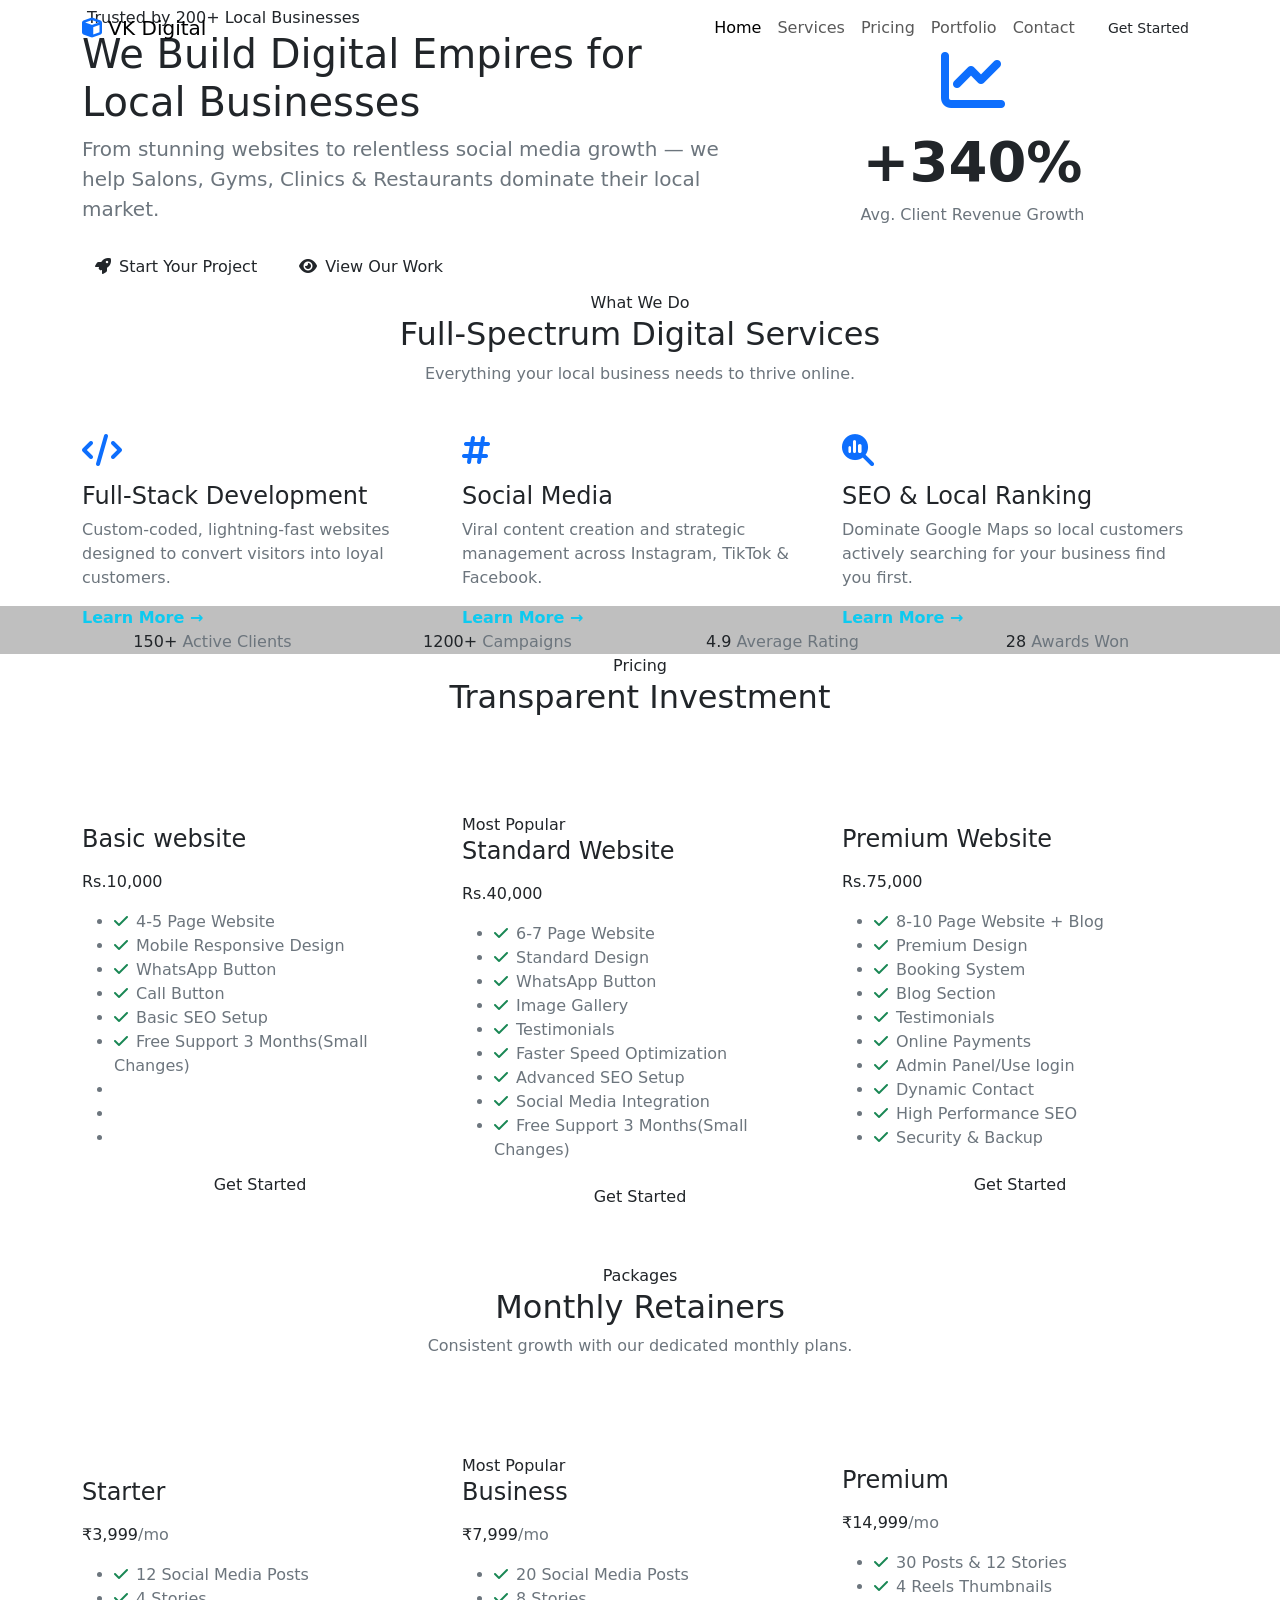
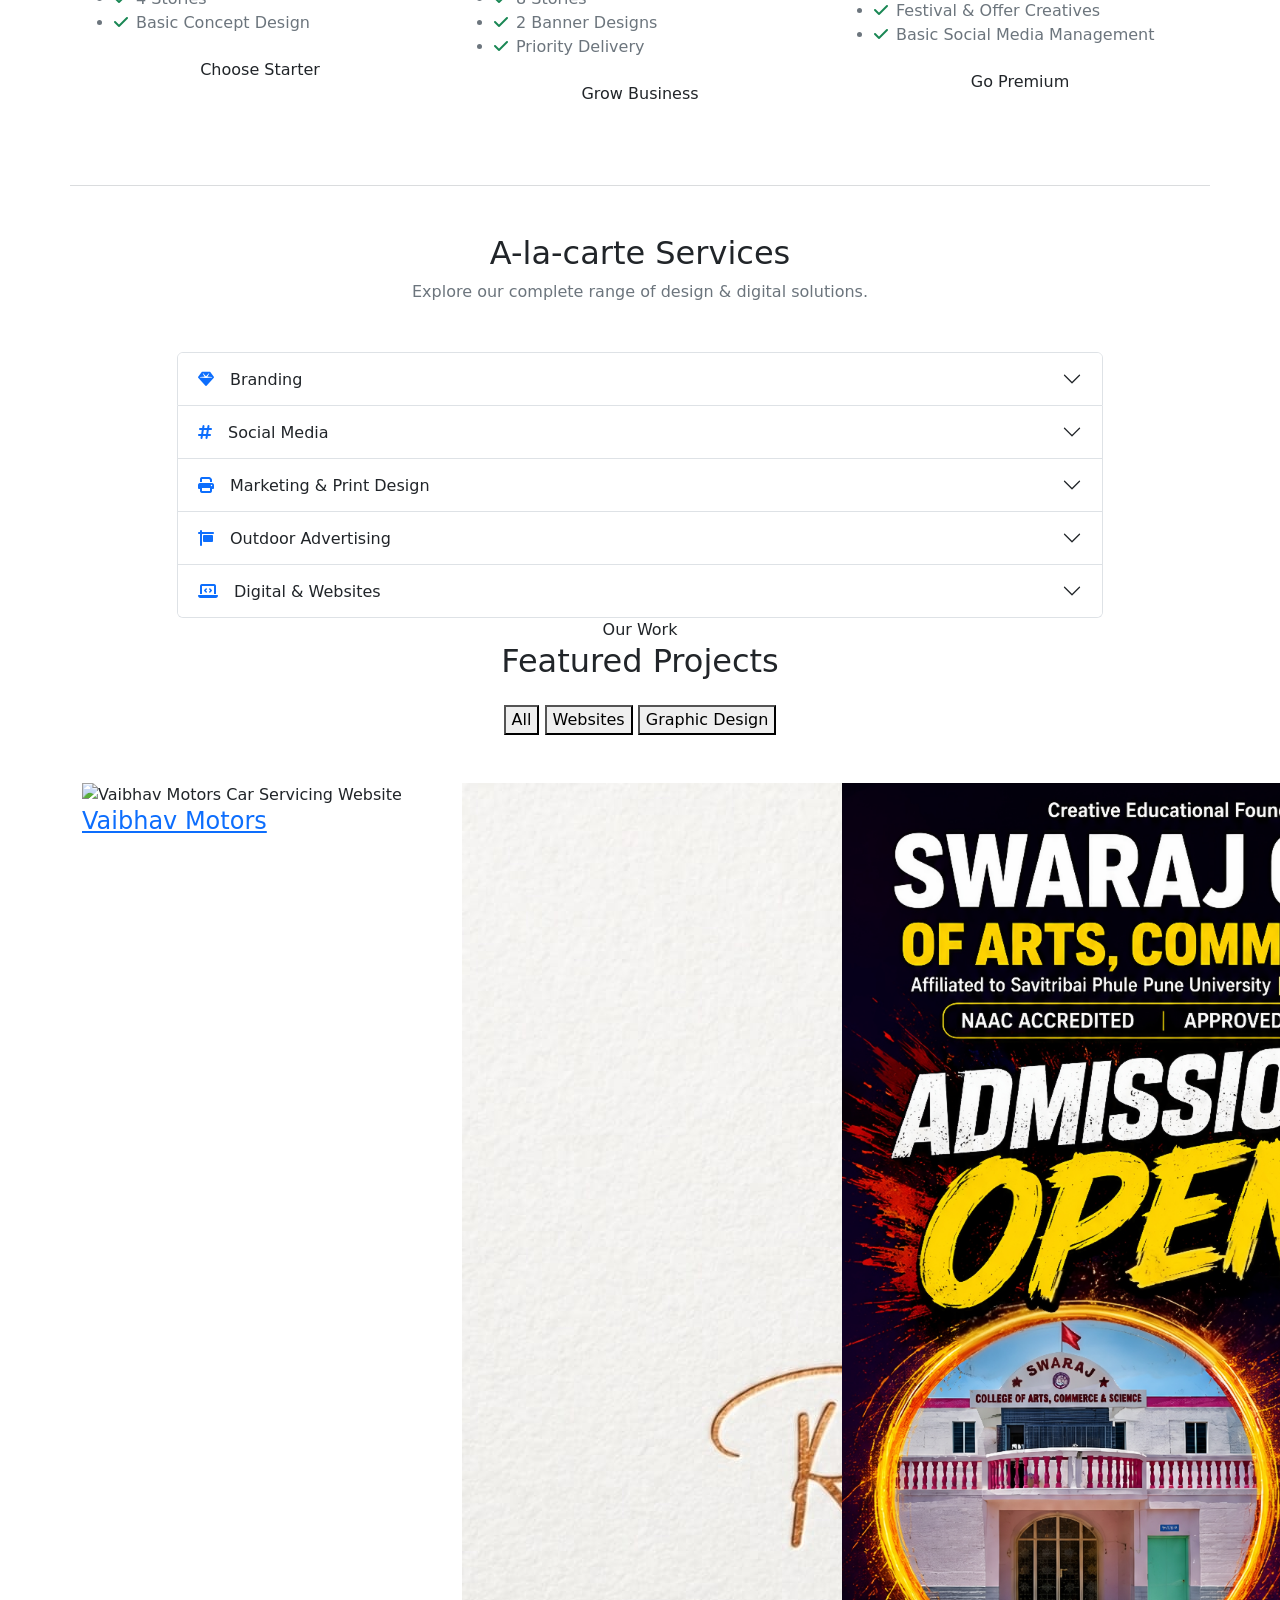
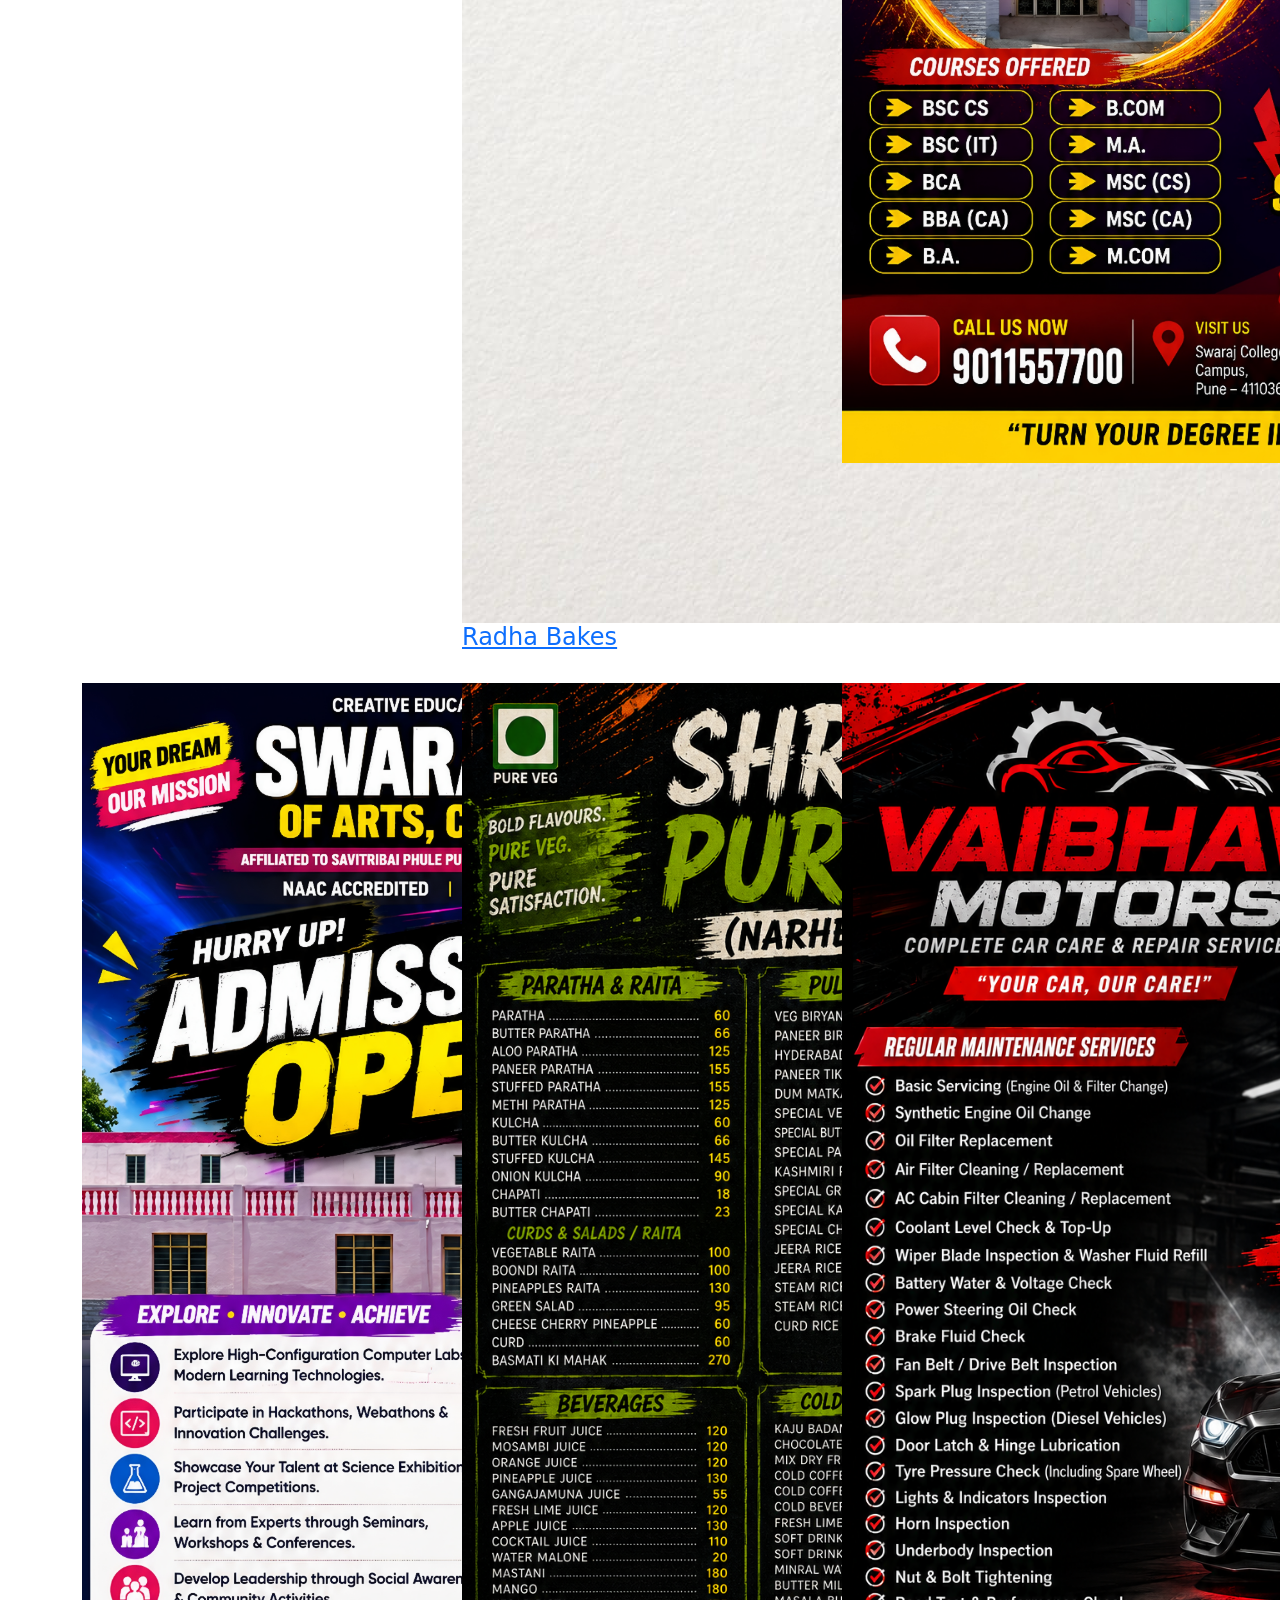
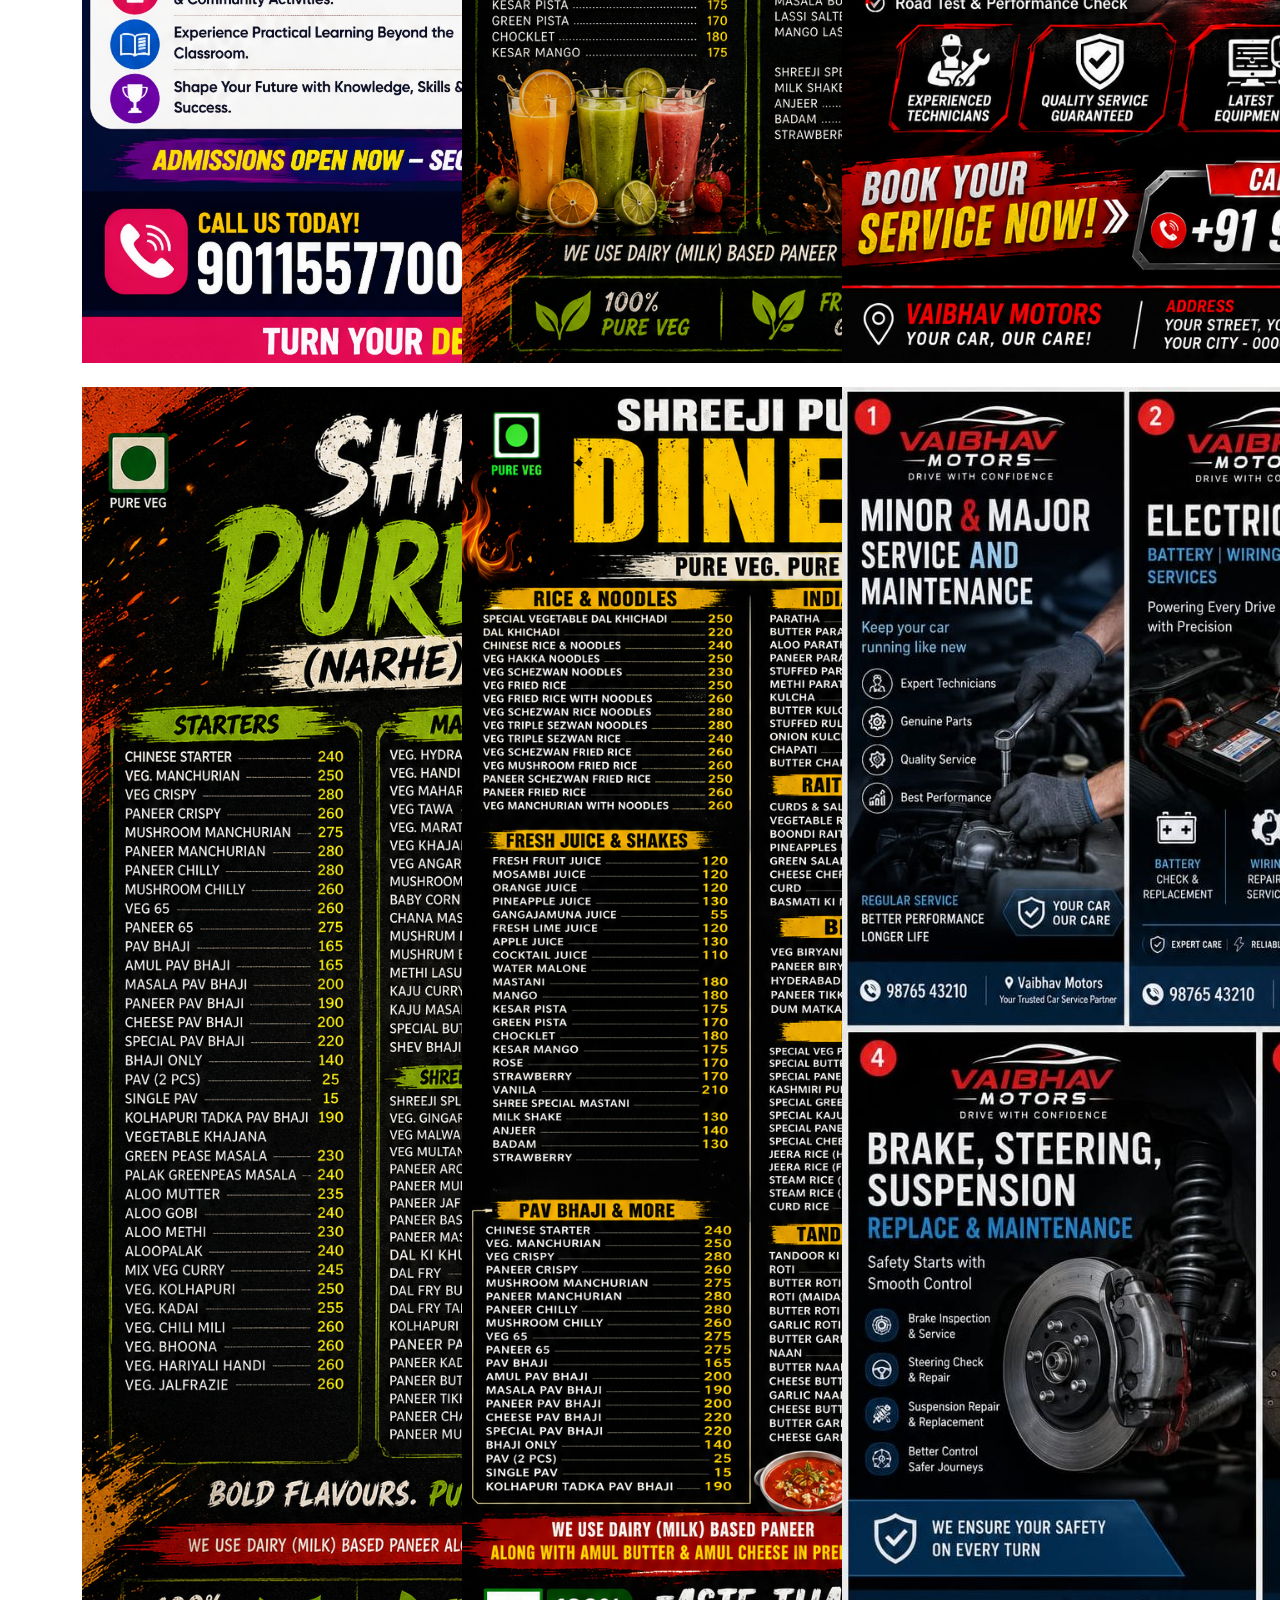
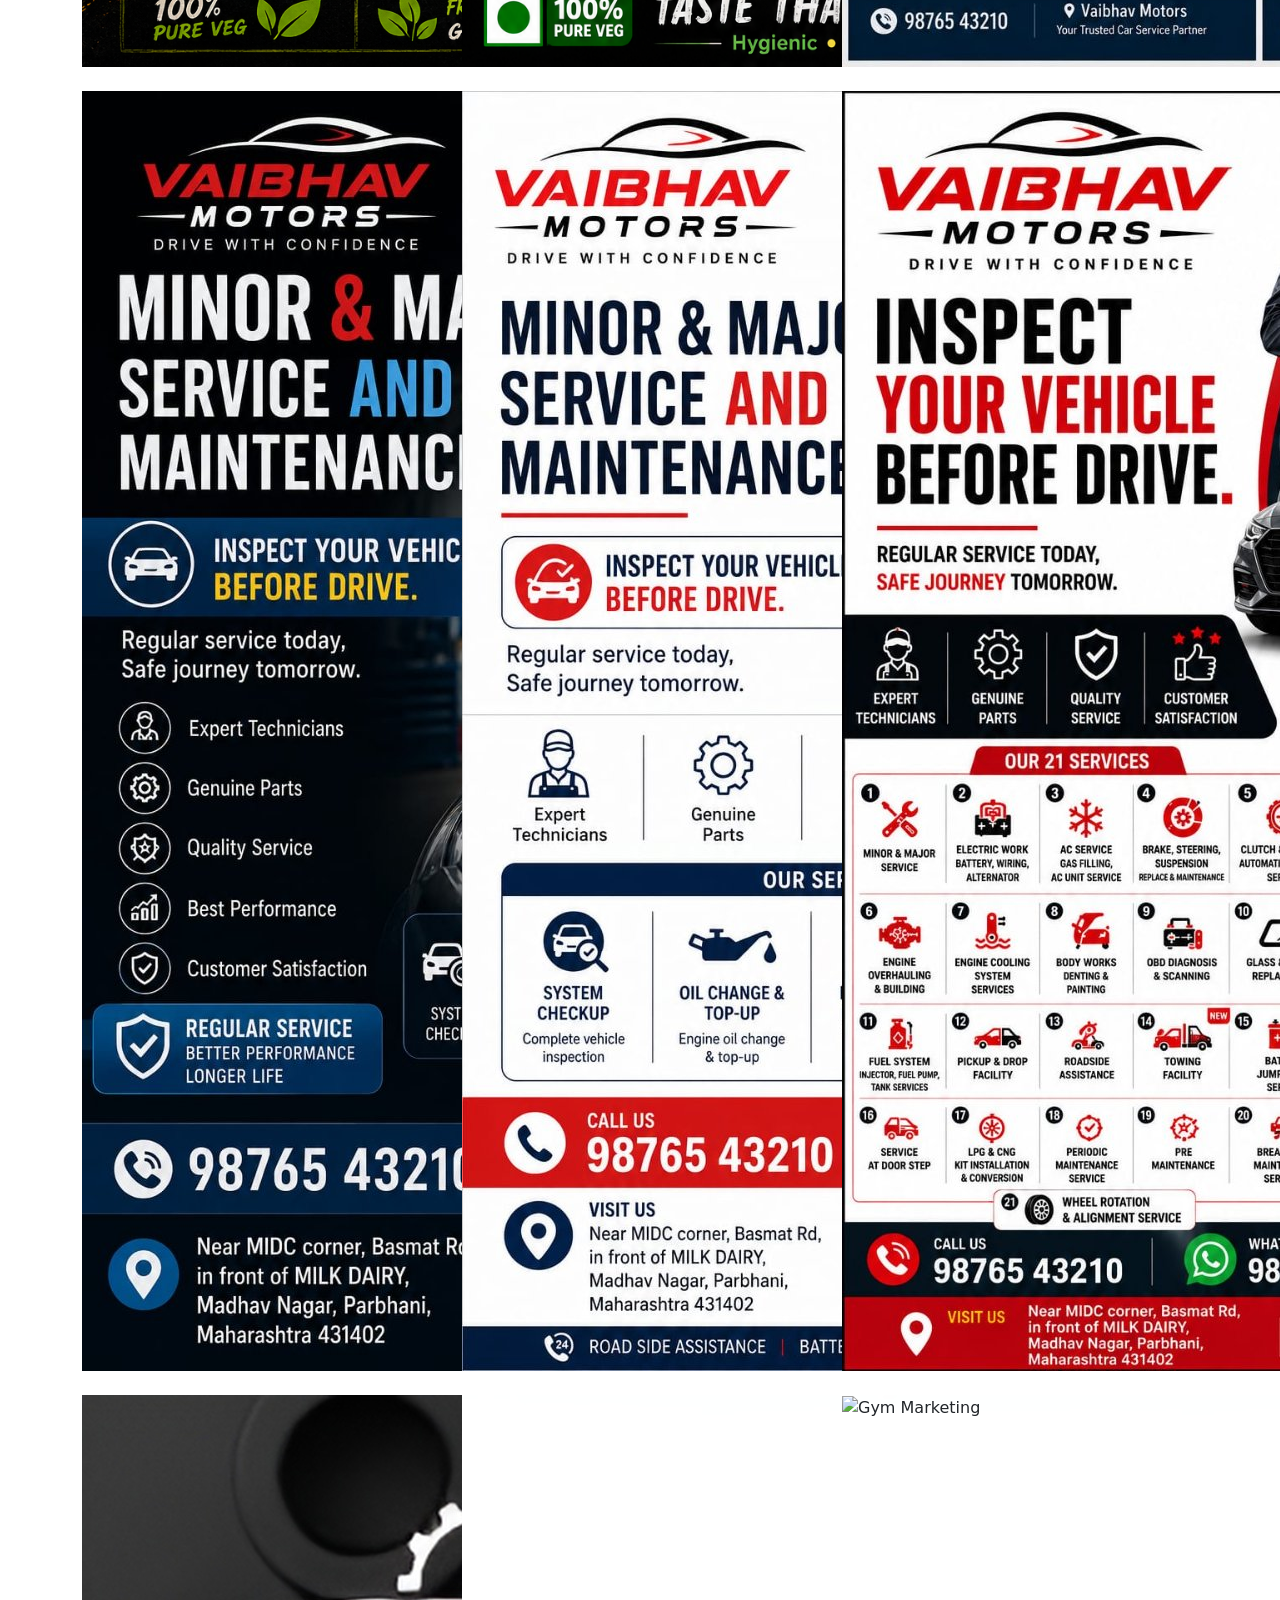
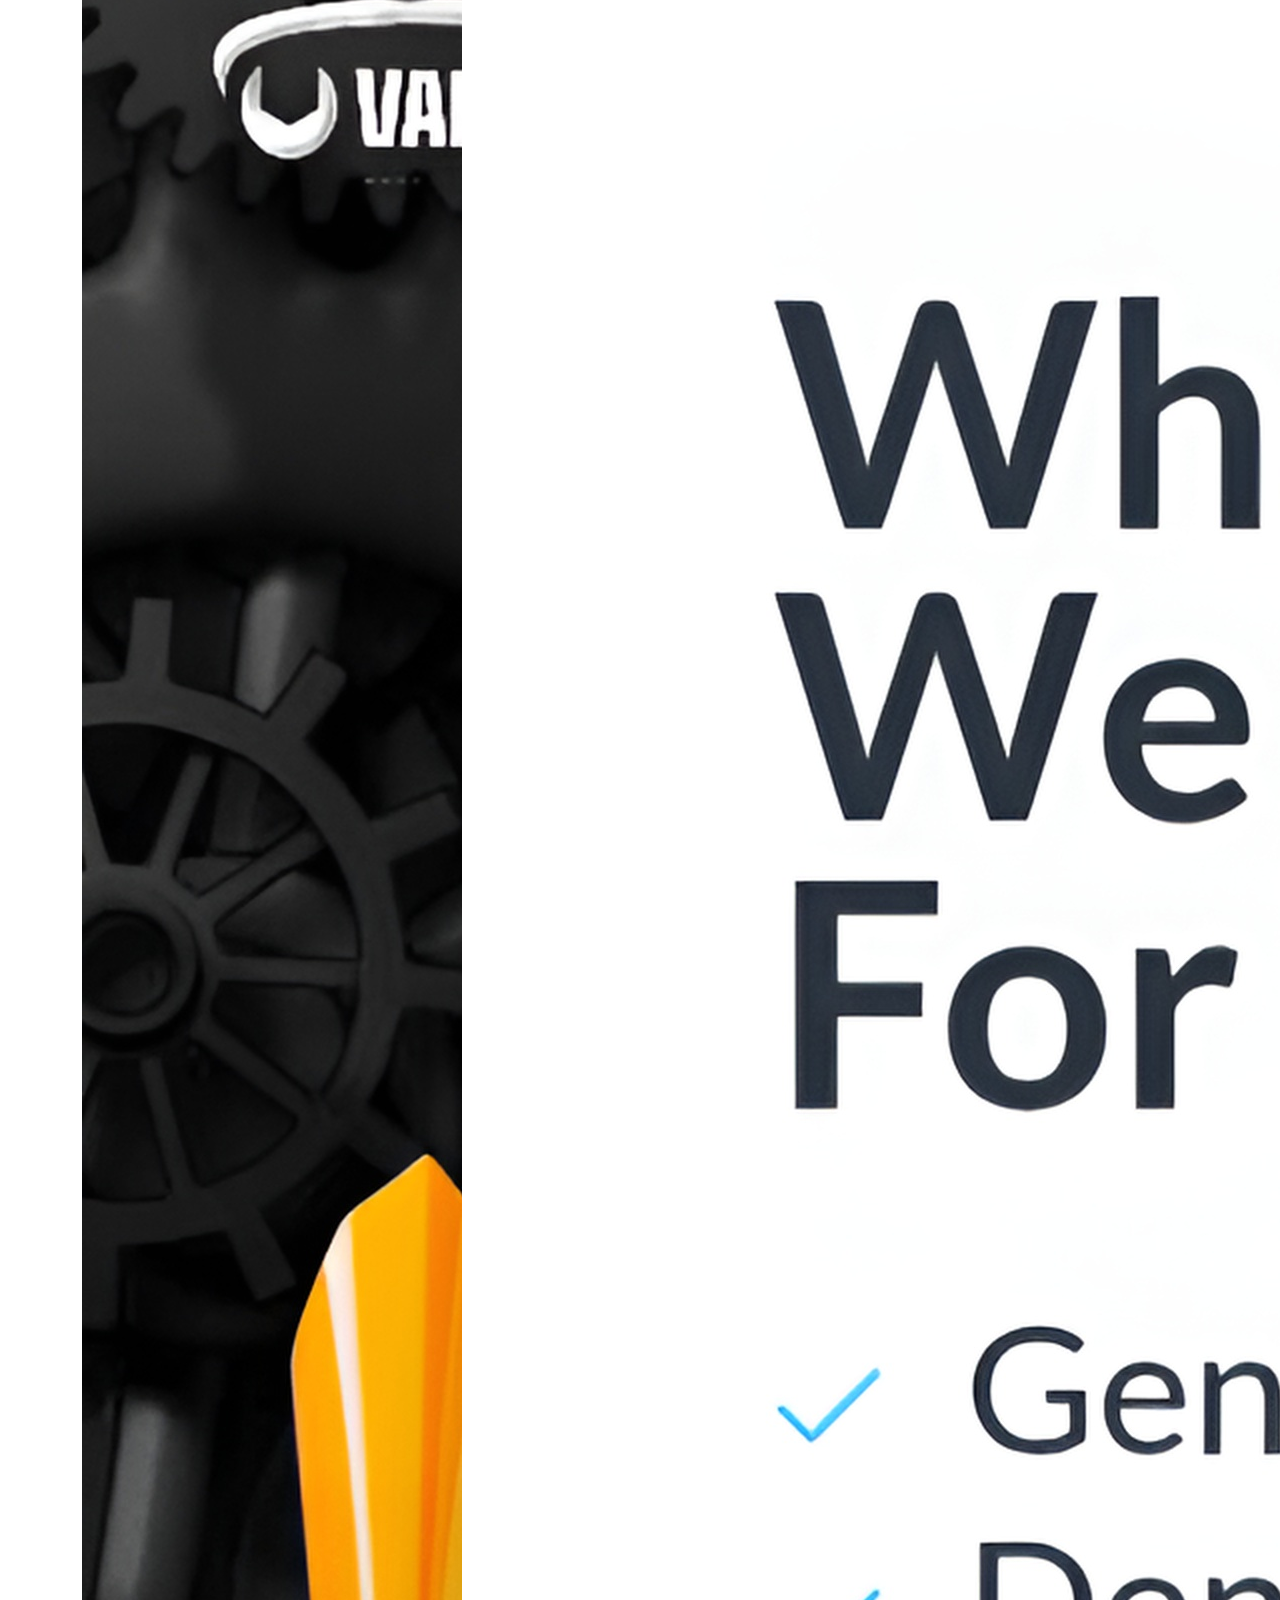
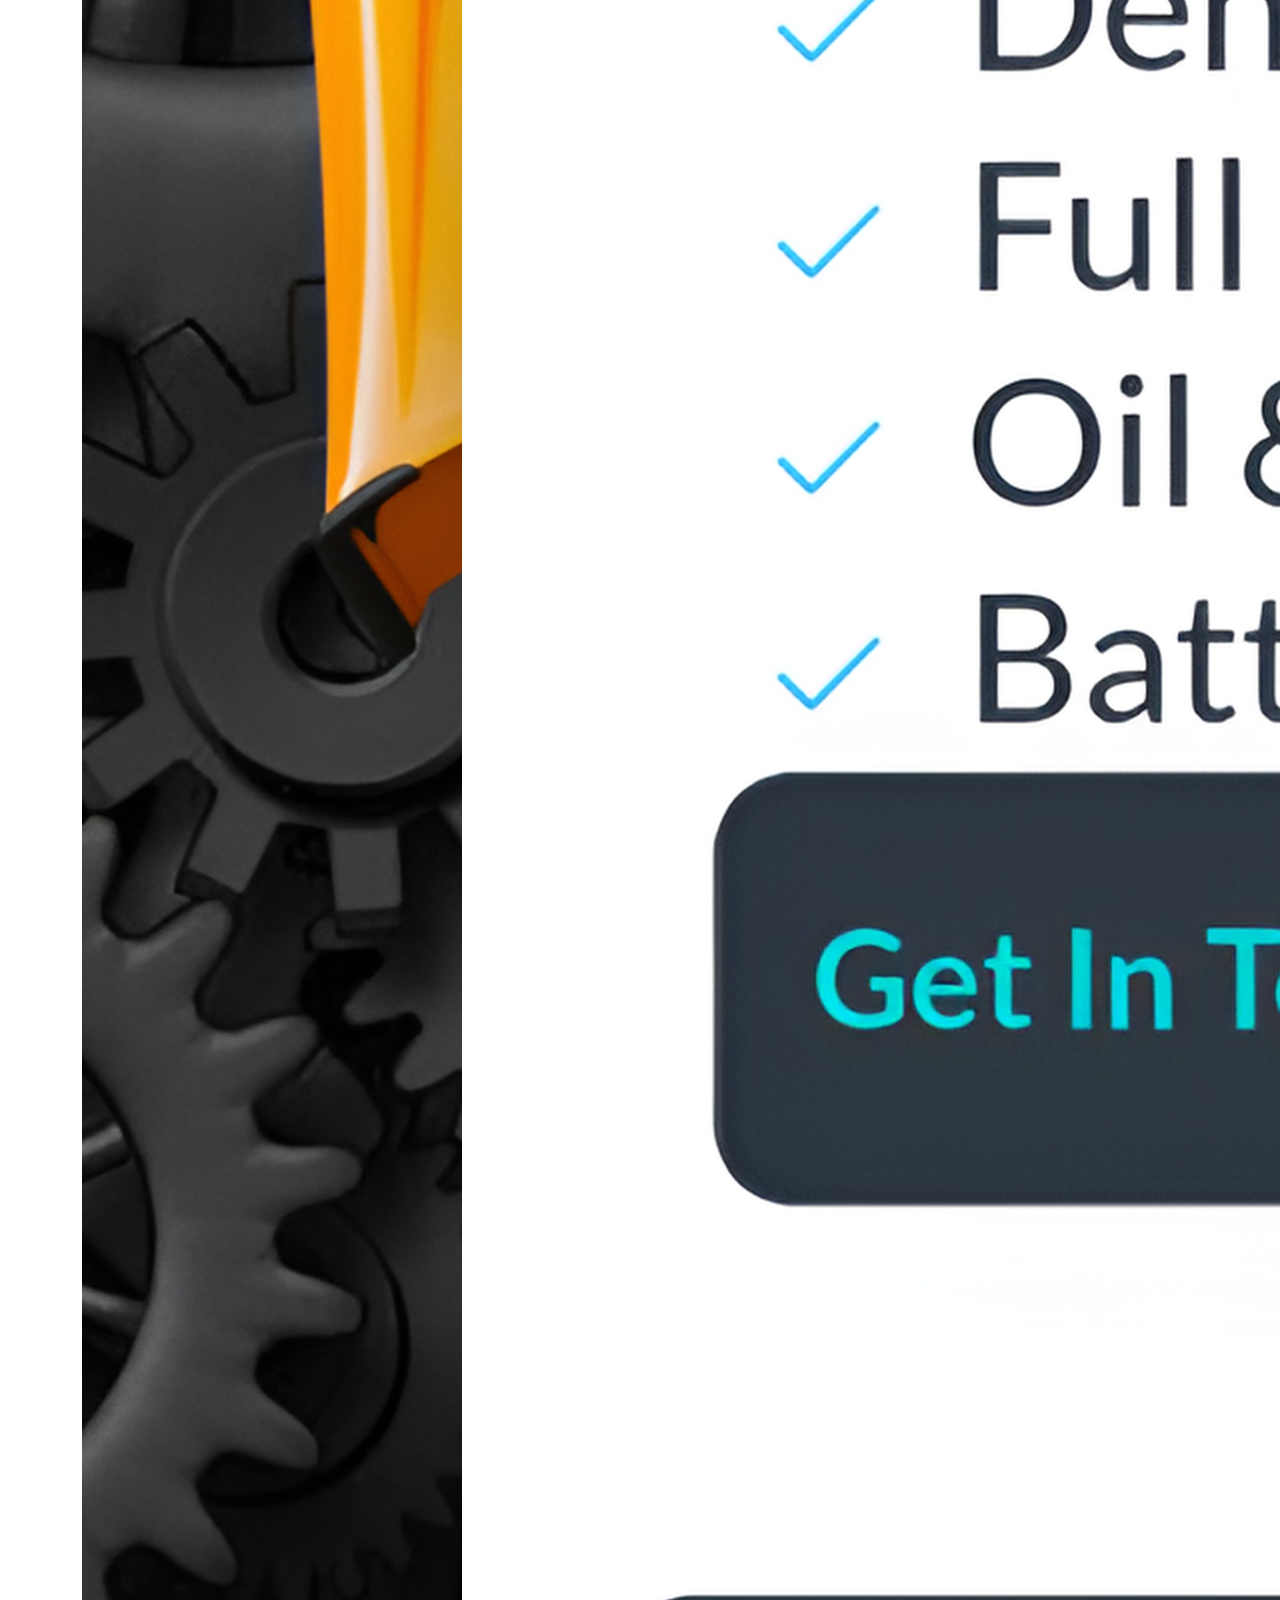
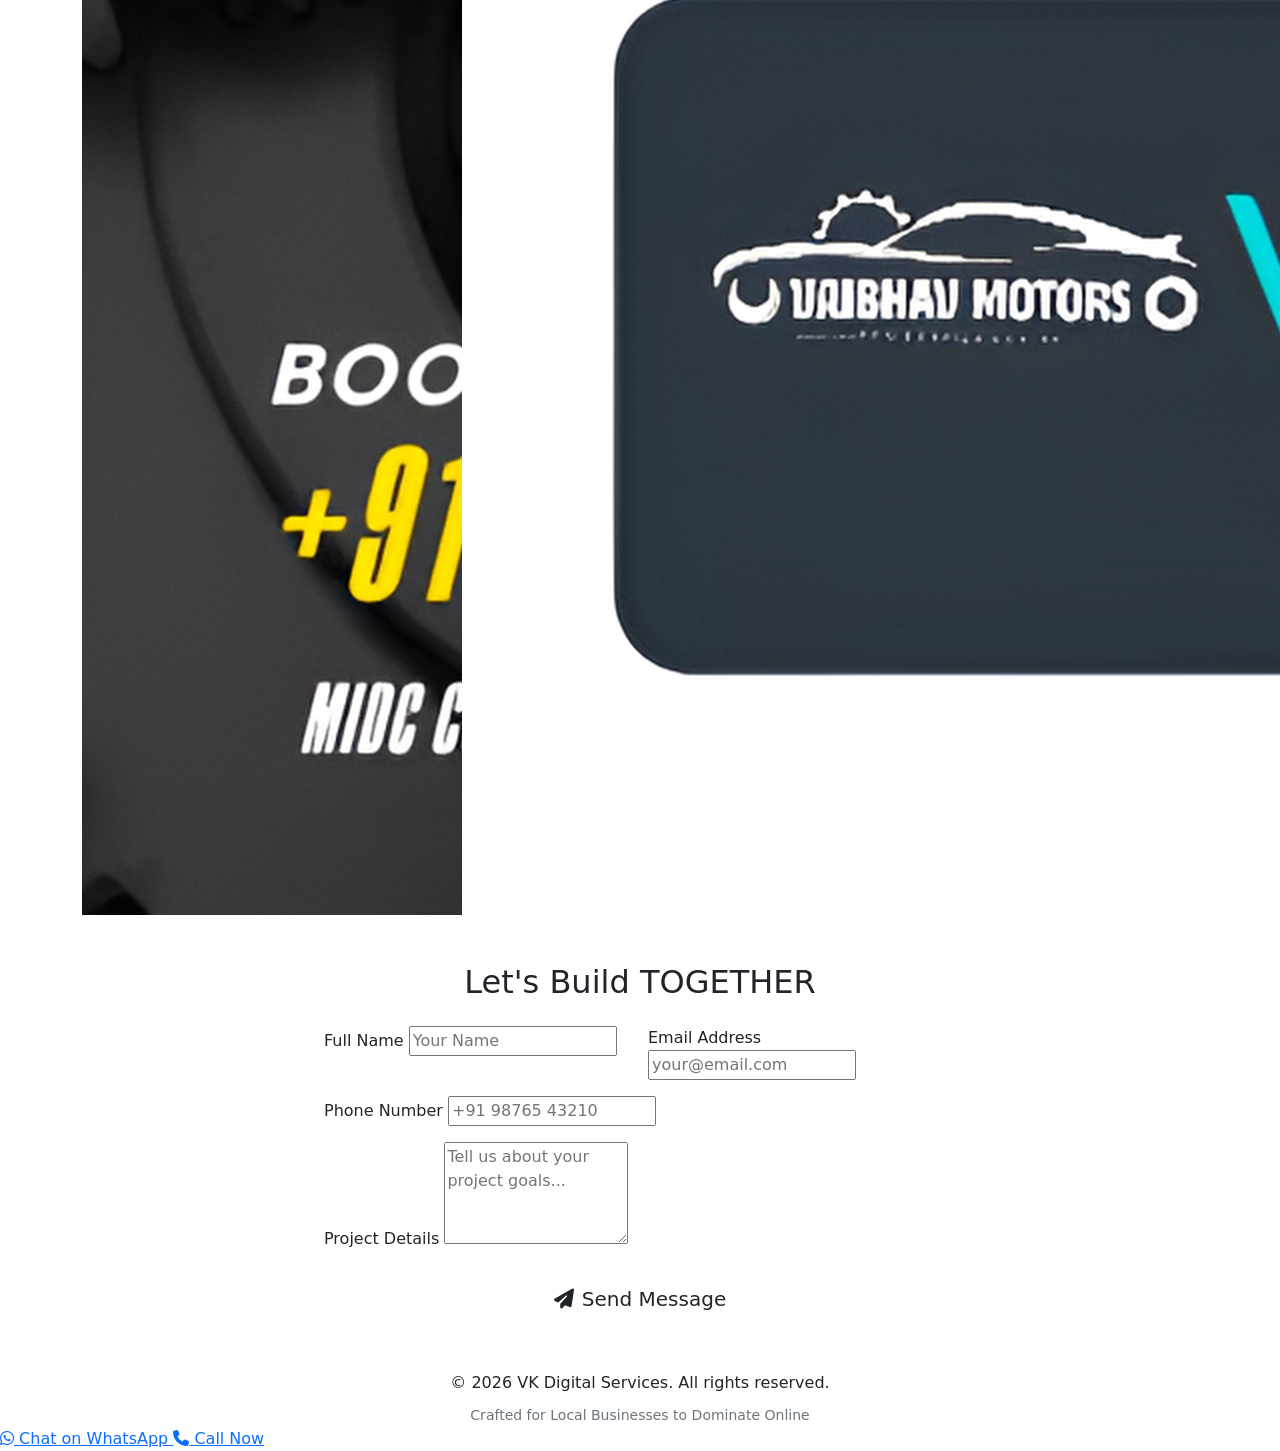
==== index.html @ 6103b2ec "Rename index 3.html to index.html" ====
<!DOCTYPE html>
<html lang="en">
<head>
    <meta charset="UTF-8" />
    <meta name="viewport" content="width=device-width, initial-scale=1.0" />
    <meta name="description" content="SK Digital Services — Premium web design, social media management & digital marketing for local businesses. Salons, Gyms, Clinics, Restaurants & Real Estate." />
    <meta name="keywords" content="web design, social media management, digital marketing, local business, salon website, gym marketing, clinic branding, restaurant seo, real estate web design" />
    <meta name="author" content="SK Digital Services" />
    <meta name="robots" content="index, follow" />
    <meta name="theme-color" content="#0b0c10" />
    <title>VK Digital Services — Premium Digital Agency for Local Businesses</title>

    <!-- Bootstrap 5 & FontAwesome -->
    <link href="https://cdn.jsdelivr.net/npm/bootstrap@5.3.3/dist/css/bootstrap.min.css" rel="stylesheet" />
    <link rel="stylesheet" href="https://cdnjs.cloudflare.com/ajax/libs/font-awesome/6.7.2/css/all.min.css" />
    <link href="https://fonts.googleapis.com/css2?family=Inter:opsz,wght@14..32,300;400;500;600;700;800&family=Poppins:wght@300;400;500;600;700;800&display=swap" rel="stylesheet" />
    <link rel="stylesheet" href="style.css" />
    
</head>
<body class="dark-theme">

    <!-- ========== NAVIGATION ========== -->
    <nav class="navbar navbar-expand-lg fixed-top" id="mainNav">
        <div class="container">
            <a class="navbar-brand" href="#home">
                <i class="fa-solid fa-cube text-primary"></i>
                <span>VK<span class="brand-highlight"> Digital</span></span>
            </a>
            <button class="navbar-toggler navbar-dark" type="button" data-bs-toggle="collapse" data-bs-target="#navbarContent">
                <span class="navbar-toggler-icon"></span>
            </button>
            <div class="collapse navbar-collapse" id="navbarContent">
                <ul class="navbar-nav ms-auto align-items-lg-center">
                    <li class="nav-item"><a class="nav-link active" href="#home">Home</a></li>
                    <li class="nav-item"><a class="nav-link" href="#services">Services</a></li>
                    <li class="nav-item"><a class="nav-link" href="#pricing">Pricing</a></li>
                    <li class="nav-item"><a class="nav-link" href="#portfolio">Portfolio</a></li>
                    <li class="nav-item"><a class="nav-link" href="#contact">Contact</a></li>
                    <li class="nav-item ms-lg-3 mt-2 mt-lg-0"><a href="#contact" class="btn btn-primary-glow btn-sm">Get Started</a></li>
                </ul>
            </div>
        </div>
    </nav>

    <!-- ========== HERO ========== -->
    <section class="hero-section" id="home">
        <div class="hero-bg-orb hero-orb-1"></div>
        <div class="hero-bg-orb hero-orb-2"></div>
        <div class="container position-relative z-1">
            <div class="row align-items-center">
                <div class="col-lg-7" data-reveal>
                    <span class="glass-badge mb-3"><i class="fa-solid fa-sparkles"></i> Trusted by 200+ Local Businesses</span>
                    <h1 class="hero-title">We Build <span class="gradient-text">Digital Empires</span> for Local Businesses</h1>
                    <p class="mb-4 text-secondary fs-5">From stunning websites to relentless social media growth — we help Salons, Gyms, Clinics &amp; Restaurants dominate their local market.</p>
                    <div class="d-flex gap-3 flex-wrap">
                        <a href="#contact" class="btn btn-primary-glow"><i class="fa-solid fa-rocket me-2"></i>Start Your Project</a>
                        <a href="#portfolio" class="btn btn-outline-glass"><i class="fa-solid fa-eye me-2"></i>View Our Work</a>
                    </div>
                </div>
                <div class="col-lg-5 mt-5 mt-lg-0" data-reveal>
                    <div class="glass-card-heavy text-center p-5">
                        <i class="fa-solid fa-chart-line text-primary mb-3" style="font-size: 4rem;"></i>
                        <h3 class="gradient-text display-4 fw-bold mb-0">+340%</h3>
                        <p class="text-secondary mt-2">Avg. Client Revenue Growth</p>
                    </div>
                </div>
            </div>
        </div>
    </section>

    <!-- ========== SERVICES OVERVIEW ========== -->
    <section class="section-padding" id="services">
        <div class="container">
            <div class="text-center mb-5" data-reveal>
                <span class="glass-badge mb-2">What We Do</span>
                <h2 class="section-title">Full-Spectrum <span class="gradient-text">Digital Services</span></h2>
                <p class="text-secondary">Everything your local business needs to thrive online.</p>
            </div>
            <div class="row g-4">
                <div class="col-md-6 col-lg-4" data-reveal>
                    <div class="glass-card h-100">
                        <i class="fa-solid fa-code text-primary fs-2 mb-3"></i>
                        <h4>Full-Stack Development</h4>
                        <p class="text-secondary">Custom-coded, lightning-fast websites designed to convert visitors into loyal customers.</p>
                        <a href="#contact" class="text-info text-decoration-none fw-semibold">Learn More &rarr;</a>
                    </div>
                </div>
                <div class="col-md-6 col-lg-4" data-reveal>
                    <div class="glass-card h-100">
                        <i class="fa-solid fa-hashtag text-primary fs-2 mb-3"></i>
                        <h4>Social Media</h4>
                        <p class="text-secondary">Viral content creation and strategic management across Instagram, TikTok &amp; Facebook.</p>
                        <a href="#contact" class="text-info text-decoration-none fw-semibold">Learn More &rarr;</a>
                    </div>
                </div>
                <div class="col-md-6 col-lg-4" data-reveal>
                    <div class="glass-card h-100">
                        <i class="fa-solid fa-magnifying-glass-chart text-primary fs-2 mb-3"></i>
                        <h4>SEO &amp; Local Ranking</h4>
                        <p class="text-secondary">Dominate Google Maps so local customers actively searching for your business find you first.</p>
                        <a href="#contact" class="text-info text-decoration-none fw-semibold">Learn More &rarr;</a>
                    </div>
                </div>
            </div>
        </div>
    </section>

    <!-- ========== IMPACT STATS ========== -->
    <section class="section-padding bg-black bg-opacity-25">
        <div class="container" data-reveal>
            <div class="glass-card-heavy">
                <div class="row text-center g-4">
                    <div class="col-6 col-md-3">
                        <span class="stat-block-number"><span class="counter" data-target="150">0</span>+</span>
                        <span class="text-secondary">Active Clients</span>
                    </div>
                    <div class="col-6 col-md-3">
                        <span class="stat-block-number"><span class="counter" data-target="1200">0</span>+</span>
                        <span class="text-secondary">Campaigns</span>
                    </div>
                    <div class="col-6 col-md-3">
                        <span class="stat-block-number"><span class="counter" data-target="4.9">0</span></span>
                        <span class="text-secondary">Average Rating</span>
                    </div>
                    <div class="col-6 col-md-3">
                        <span class="stat-block-number"><span class="counter" data-target="28">0</span></span>
                        <span class="text-secondary">Awards Won</span>
                    </div>
                </div>
            </div>
        </div>
    </section>

    <!-- ========== PRICING ========== -->
    <section class="section-padding" id="pricing">
        <div class="container">
            <div class="text-center mb-5" data-reveal>
                <span class="glass-badge mb-2">Pricing</span>
                <h2 class="section-title">Transparent <span class="gradient-text">Investment</span></h2>
            </div>
            <div class="row g-4 align-items-center">
                <div class="col-lg-4" data-reveal>
                    <div class="pricing-card glass-card">
                        <h4>Basic website</h4>
                        <div class="pricing-price my-3">Rs.10,000</div>
                        <ul class="pricing-features text-secondary">
                            <li><i class="fa-solid fa-check text-success me-2"></i>4-5 Page Website</li>
                            <li><i class="fa-solid fa-check text-success me-2"></i>Mobile Responsive Design</li>
                            <li><i class="fa-solid fa-check text-success me-2"></i>WhatsApp Button</li>
                            <li><i class="fa-solid fa-check text-success me-2"></i>Call Button</li>
                            <li><i class="fa-solid fa-check text-success me-2"></i>Basic SEO Setup</li>
                            <li><i class="fa-solid fa-check text-success me-2"></i>Free Support 3 Months(Small Changes)</li>
                            <li> <br> </li>
                            <li><br></li>
                            <li><br> </li>
                        </ul>
                        <a href="#contact" class="btn btn-primary-glow w-100">Get Started</a>
                    </div>
                </div>
                <div class="col-lg-4" data-reveal>
                    <div class="pricing-card glass-card featured py-5">
                        <span class="pricing-badge">Most Popular</span>
                        <h4>Standard Website</h4>
                        <div class="pricing-price my-3">Rs.40,000</div>
                        <ul class="pricing-features text-secondary">
                            <li><i class="fa-solid fa-check text-success me-2"></i>6-7 Page Website</li>
                            <li><i class="fa-solid fa-check text-success me-2"></i>Standard Design</li>
                            <li><i class="fa-solid fa-check text-success me-2"></i>WhatsApp Button</li>
                            <li><i class="fa-solid fa-check text-success me-2"></i>Image Gallery</li>
                            <li><i class="fa-solid fa-check text-success me-2"></i>Testimonials</li>
                            <li><i class="fa-solid fa-check text-success me-2"></i>Faster Speed Optimization</li>
                            <li><i class="fa-solid fa-check text-success me-2"></i>Advanced SEO Setup</li>
                            <li><i class="fa-solid fa-check text-success me-2"></i>Social Media Integration</li>
                            <li><i class="fa-solid fa-check text-success me-2"></i>Free Support 3 Months(Small Changes)</li>
                        </ul>
                        <a href="#contact" class="btn btn-primary-glow w-100">Get Started</a>
                    </div>
                </div>
                <div class="col-lg-4" data-reveal>
                    <div class="pricing-card glass-card">
                        <h4>Premium Website</h4>
                        <div class="pricing-price my-3">Rs.75,000</div>
                        <ul class="pricing-features text-secondary">
                            <li><i class="fa-solid fa-check text-success me-2"></i>8-10 Page Website + Blog</li>
                            <li><i class="fa-solid fa-check text-success me-2"></i>Premium Design</li>
                            <li><i class="fa-solid fa-check text-success me-2"></i>Booking System</li>
                            <li><i class="fa-solid fa-check text-success me-2"></i>Blog Section</li>
                            <li><i class="fa-solid fa-check text-success me-2"></i>Testimonials</li>
                            <li><i class="fa-solid fa-check text-success me-2"></i>Online Payments</li>
                            <li><i class="fa-solid fa-check text-success me-2"></i>Admin Panel/Use login</li>
                            <li><i class="fa-solid fa-check text-success me-2"></i>Dynamic Contact</li>
                            <li><i class="fa-solid fa-check text-success me-2"></i>High Performance SEO</li>
                            <li><i class="fa-solid fa-check text-success me-2"></i>Security & Backup</li>
                        </ul>
                        <a href="#contact" class="btn btn-primary-glow w-100">Get Started</a>
                    </div>
                </div>
            </div>
        </div>
    </section>

    <!-- ========== PRICING ========== -->
    <section class="section-padding" id="pricing">
        <div class="container">
            <div class="text-center mb-5" data-reveal>
                <span class="glass-badge mb-2">Packages</span>
                <h2 class="section-title">Monthly <span class="gradient-text">Retainers</span></h2>
                <p class="text-secondary">Consistent growth with our dedicated monthly plans.</p>
            </div>

            <!-- Monthly Packages Cards -->
            <div class="row g-4 align-items-center mb-5 pb-4 border-bottom border-secondary border-opacity-25">
                <div class="col-lg-4" data-reveal>
                    <div class="pricing-card glass-card">
                        <h4>Starter</h4>
                        <div class="pricing-price my-3">₹3,999<small class="fs-6 text-secondary">/mo</small></div>
                        <ul class="pricing-features text-secondary">
                            <li><i class="fa-solid fa-check text-success me-2"></i>12 Social Media Posts</li>
                            <li><i class="fa-solid fa-check text-success me-2"></i>4 Stories</li>
                            <li><i class="fa-solid fa-check text-success me-2"></i>Basic Concept Design</li>
                        </ul>
                        <a href="#contact" class="btn btn-outline-glass w-100 mt-auto">Choose Starter</a>
                    </div>
                </div>
                <div class="col-lg-4" data-reveal>
                    <div class="pricing-card glass-card featured py-5">
                        <span class="pricing-badge">Most Popular</span>
                        <h4>Business</h4>
                        <div class="pricing-price my-3">₹7,999<small class="fs-6 text-secondary">/mo</small></div>
                        <ul class="pricing-features text-secondary">
                            <li><i class="fa-solid fa-check text-success me-2"></i>20 Social Media Posts</li>
                            <li><i class="fa-solid fa-check text-success me-2"></i>8 Stories</li>
                            <li><i class="fa-solid fa-check text-success me-2"></i>2 Banner Designs</li>
                            <li><i class="fa-solid fa-check text-success me-2"></i>Priority Delivery</li>
                        </ul>
                        <a href="#contact" class="btn btn-primary-glow w-100 mt-auto">Grow Business</a>
                    </div>
                </div>
                <div class="col-lg-4" data-reveal>
                    <div class="pricing-card glass-card">
                        <h4>Premium</h4>
                        <div class="pricing-price my-3">₹14,999<small class="fs-6 text-secondary">/mo</small></div>
                        <ul class="pricing-features text-secondary">
                            <li><i class="fa-solid fa-check text-success me-2"></i>30 Posts &amp; 12 Stories</li>
                            <li><i class="fa-solid fa-check text-success me-2"></i>4 Reels Thumbnails</li>
                            <li><i class="fa-solid fa-check text-success me-2"></i>Festival &amp; Offer Creatives</li>
                            <li><i class="fa-solid fa-check text-success me-2"></i>Basic Social Media Management</li>
                        </ul>
                        <a href="#contact" class="btn btn-outline-glass w-100 mt-auto">Go Premium</a>
                    </div>
                </div>
            </div>

            <!-- A-la-carte Services Accordion -->
            <div class="text-center mb-5 mt-5" data-reveal>
                <h2 class="section-title">A-la-carte <span class="gradient-text">Services</span></h2>
                <p class="text-secondary">Explore our complete range of design &amp; digital solutions.</p>
            </div>
            
            <div class="row justify-content-center" data-reveal>
                <div class="col-lg-10">
                    <div class="accordion accordion-custom" id="servicesAccordion">
                        
                        <!-- Branding -->
                        <div class="accordion-item">
                            <h2 class="accordion-header">
                                <button class="accordion-button collapsed" type="button" data-bs-toggle="collapse" data-bs-target="#collapseBrand">
                                    <i class="fa-solid fa-gem me-3 text-primary"></i> Branding
                                </button>
                            </h2>
                            <div id="collapseBrand" class="accordion-collapse collapse" data-bs-parent="#servicesAccordion">
                                <div class="accordion-body">
                                    <div class="price-list-item"><span class="item-name">Logo Design</span><span class="item-price">₹2,000 – ₹10,000</span></div>
                                    <div class="price-list-item"><span class="item-name">Brand Identity Kit</span><span class="item-price">₹8,000 – ₹30,000</span></div>
                                    <div class="price-list-item"><span class="item-name">Business Card</span><span class="item-price">₹500 – ₹2,000</span></div>
                                    <div class="price-list-item"><span class="item-name">Letterhead</span><span class="item-price">₹500 – ₹1,500</span></div>
                                    <div class="price-list-item"><span class="item-name">ID Card</span><span class="item-price">₹500 – ₹1,500</span></div>
                                </div>
                            </div>
                        </div>

                        <!-- Social Media -->
                        <div class="accordion-item">
                            <h2 class="accordion-header">
                                <button class="accordion-button collapsed" type="button" data-bs-toggle="collapse" data-bs-target="#collapseSocial">
                                    <i class="fa-solid fa-hashtag me-3 text-primary"></i> Social Media
                                </button>
                            </h2>
                            <div id="collapseSocial" class="accordion-collapse collapse" data-bs-parent="#servicesAccordion">
                                <div class="accordion-body">
                                    <div class="price-list-item"><span class="item-name">Instagram / Facebook Post</span><span class="item-price">₹300 – ₹800</span></div>
                                    <div class="price-list-item"><span class="item-name">Carousel Post (5 Slides)</span><span class="item-price">₹1,000 – ₹2,500</span></div>
                                    <div class="price-list-item"><span class="item-name">Story Design</span><span class="item-price">₹200 – ₹500</span></div>
                                    <div class="price-list-item"><span class="item-name">Reel Thumbnail</span><span class="item-price">₹300 – ₹700</span></div>
                                    <div class="price-list-item"><span class="item-name">YouTube Thumbnail</span><span class="item-price">₹500 – ₹1,500</span></div>
                                    <div class="price-list-item"><span class="item-name">YouTube Banner</span><span class="item-price">₹800 – ₹2,000</span></div>
                                </div>
                            </div>
                        </div>

                        <!-- Marketing & Print Design -->
                        <div class="accordion-item">
                            <h2 class="accordion-header">
                                <button class="accordion-button collapsed" type="button" data-bs-toggle="collapse" data-bs-target="#collapseMarketing">
                                    <i class="fa-solid fa-print me-3 text-primary"></i> Marketing &amp; Print Design
                                </button>
                            </h2>
                            <div id="collapseMarketing" class="accordion-collapse collapse" data-bs-parent="#servicesAccordion">
                                <div class="accordion-body">
                                    <div class="price-list-item"><span class="item-name">Promotion / Festival Poster</span><span class="item-price">₹300 – ₹1,500</span></div>
                                    <div class="price-list-item"><span class="item-name">Offer Poster</span><span class="item-price">₹400 – ₹1,200</span></div>
                                    <div class="price-list-item"><span class="item-name">Flyer / Pamphlet</span><span class="item-price">₹800 – ₹3,000</span></div>
                                    <div class="price-list-item"><span class="item-name">Brochure (Bi-fold / Tri-fold)</span><span class="item-price">₹2,000 – ₹6,000</span></div>
                                    <div class="price-list-item"><span class="item-name">Catalogue</span><span class="item-price">₹3,000 – ₹20,000</span></div>
                                    <div class="price-list-item"><span class="item-name">Menu Card</span><span class="item-price">₹1,000 – ₹5,000</span></div>
                                    <div class="price-list-item"><span class="item-name">Bill Book / Voucher / Certificate</span><span class="item-price">₹500 – ₹2,500</span></div>
                                    <div class="price-list-item"><span class="item-name">Invitation Card</span><span class="item-price">₹800 – ₹3,000</span></div>
                                </div>
                            </div>
                        </div>

                        <!-- Outdoor Advertising -->
                        <div class="accordion-item">
                            <h2 class="accordion-header">
                                <button class="accordion-button collapsed" type="button" data-bs-toggle="collapse" data-bs-target="#collapseOutdoor">
                                    <i class="fa-solid fa-sign-hanging me-3 text-primary"></i> Outdoor Advertising
                                </button>
                            </h2>
                            <div id="collapseOutdoor" class="accordion-collapse collapse" data-bs-parent="#servicesAccordion">
                                <div class="accordion-body">
                                    <div class="price-list-item"><span class="item-name">Banner / Flex Design</span><span class="item-price">₹800 – ₹2,500</span></div>
                                    <div class="price-list-item"><span class="item-name">Standee / Roll-up Banner</span><span class="item-price">₹1,000 – ₹3,000</span></div>
                                    <div class="price-list-item"><span class="item-name">Hoarding Design</span><span class="item-price">₹2,000 – ₹8,000</span></div>
                                </div>
                            </div>
                        </div>

                        <!-- Digital Services & Websites -->
                        <div class="accordion-item">
                            <h2 class="accordion-header">
                                <button class="accordion-button collapsed" type="button" data-bs-toggle="collapse" data-bs-target="#collapseWeb">
                                    <i class="fa-solid fa-laptop-code me-3 text-primary"></i> Digital &amp; Websites
                                </button>
                            </h2>
                            <div id="collapseWeb" class="accordion-collapse collapse" data-bs-parent="#servicesAccordion">
                                <div class="accordion-body">
                                    <div class="price-list-item"><span class="item-name">Google Business Profile Images</span><span class="item-price">₹500 – ₹2,000</span></div>
                                    <div class="price-list-item"><span class="item-name">WhatsApp Catalogue Design</span><span class="item-price">₹1,000 – ₹3,000</span></div>
                                    <div class="price-list-item"><span class="item-name">Email Banner</span><span class="item-price">₹500 – ₹1,500</span></div>
                                    <div class="price-list-item"><span class="item-name">Landing Page</span><span class="item-price">₹5,000 – ₹10,000</span></div>
                                    <div class="price-list-item"><span class="item-name">Business Website</span><span class="item-price">₹10,000 – ₹25,000</span></div>
                                    <div class="price-list-item"><span class="item-name">Premium Website</span><span class="item-price">₹30,000 – ₹1,00,000+</span></div>
                                </div>
                            </div>
                        </div>

                    </div>
                </div>
            </div>

            
        </div>
    </section>

    <!-- ========== PORTFOLIO ========== -->
    <section class="section-padding" id="portfolio">
        
        <div class="container">
            <div class="text-center mb-5" data-reveal>
                <span class="glass-badge mb-2">Our Work</span>
                <h2 class="section-title">Featured <span class="gradient-text">Projects</span></h2>
                <div class="mt-4">
                    <button class="filter-btn active" data-filter="all">All</button>
                    <button class="filter-btn" data-filter="web">Websites</button>
                    <button class="filter-btn" data-filter="social">Graphic Design</button>
                </div>
            </div>
            <div class="row g-4">
                
                <!-- 1. VAIBHAV MOTORS (Real Project) -->
                <div class="col-md-6 col-lg-4 portfolio-card" data-category="web">
                    <div class="portfolio-item">
                        <img src="images/GARAGE PHOTO.jpg" alt="Vaibhav Motors Car Servicing Website">
                        <div class="portfolio-overlay">
                            <a href="http://vaibhavmotors.services" target="_blank"><h4>Vaibhav Motors</h4></a>
                            
                            
                        </div>
                    </div>
                </div>

                <!-- 2. RADHA BAKES (Real Project) -->
                <div class="col-md-6 col-lg-4 portfolio-card" data-category="web">
                    <div class="portfolio-item">
                        <img src="images/Radha Bakes logo.jpeg" alt="Radha Bakes Bakery Instagram">
                        <div class="portfolio-overlay">
                            <a href="http://radha-bakes.vercel.app" target="_blank"><h4>Radha Bakes</h4></a>
                            
                        </div>
                    </div>
                </div>


                
                
                
                <div class="col-md-6 col-lg-4 portfolio-card" data-category="social">
                    <div class="portfolio-item">
                        <img src="images/Swaraj admission .png" alt="Gym Marketing">
                        
                    </div>
                </div>
                <div class="col-md-6 col-lg-4 portfolio-card" data-category="social">
                    <div class="portfolio-item">
                        <img src="images/Swaraj admission 1.png" alt="Gym Marketing">
                        
                    </div>
                </div>
                <div class="col-md-6 col-lg-4 portfolio-card" data-category="social">
                    <div class="portfolio-item">
                        <img src="images/1.png" alt="Gym Marketing">
                        
                    </div>
                </div>
                <div class="col-md-6 col-lg-4 portfolio-card" data-category="social">
                    <div class="portfolio-item">
                        <img src="images/2.png" alt="Gym Marketing">
                    
                    </div>
                </div>
                <div class="col-md-6 col-lg-4 portfolio-card" data-category="social">
                    <div class="portfolio-item">
                        <img src="images/3.png" alt="Gym Marketing">
                        
                    </div>
                </div>
                <div class="col-md-6 col-lg-4 portfolio-card" data-category="social">
                    <div class="portfolio-item">
                        <img src="images/4.png" alt="Gym Marketing">
                        
                    </div>
                </div>
                <div class="col-md-6 col-lg-4 portfolio-card" data-category="social">
                    <div class="portfolio-item">
                        <img src="images/5.jpg" alt="Gym Marketing">
                        
                    </div>
                </div>
                <div class="col-md-6 col-lg-4 portfolio-card" data-category="social">
                    <div class="portfolio-item">
                        <img src="images/6.jpg" alt="Gym Marketing">
                        
                    </div>
                </div>
                <div class="col-md-6 col-lg-4 portfolio-card" data-category="social">
                    <div class="portfolio-item">
                        <img src="images/7.jpg" alt="Gym Marketing">
                        
                    </div>
                </div>
                <div class="col-md-6 col-lg-4 portfolio-card" data-category="social">
                    <div class="portfolio-item">
                        <img src="images/8.jpg" alt="Gym Marketing">
                        
                    </div>
                </div>
                <div class="col-md-6 col-lg-4 portfolio-card" data-category="social">
                    <div class="portfolio-item">
                        <img src="images/Poster for garage 3.jpg" alt="Gym Marketing">
                        
                    </div>
                </div>
                <div class="col-md-6 col-lg-4 portfolio-card" data-category="social">
                    <div class="portfolio-item">
                        <img src="images/Poster for garage 2.jpg" alt="Gym Marketing">
                        
                    </div>
                </div>
                <div class="col-md-6 col-lg-4 portfolio-card" data-category="social">
                    <div class="portfolio-item">
                        <img src="images/Poster for garage.jpg" alt="Gym Marketing">
                        
                    </div>
                </div>
                
            </div>
        </div>
    </section>

    <!-- ========== CONTACT ========== -->
<section class="section-padding" id="contact">
    <div class="container">
        <div class="row g-5 justify-content-center">
            <div class="col-lg-8" data-reveal>
                <div class="glass-card-heavy p-5">
                    <h2 class="text-center mb-4">Let's Build <span class="gradient-text">TOGETHER</span></h2>

                    <!-- ✅ YAHAN APNI FORMPREE ID DAALEIN -->
                    <form id="contactForm" novalidate>
                        <div class="row g-3">
                            <div class="col-md-6">
                                <label class="form-label-custom">Full Name</label>
                                <input type="text" class="form-control-custom" id="userName" name="name" placeholder="Your Name" required>
                            </div>
                            <div class="col-md-6">
                                <label class="form-label-custom">Email Address</label>
                                <input type="email" class="form-control-custom" id="userEmail" name="email" placeholder="your@email.com" required>
                            </div>
                            <div class="col-12">
                                <label class="form-label-custom">Phone Number</label>
                                <input type="tel" class="form-control-custom" id="userPhone" name="phone" placeholder="+91 98765 43210" required>
                            </div>
                            <div class="col-12">
                                <label class="form-label-custom">Project Details</label>
                                <textarea class="form-control-custom" id="userMessage" name="message" rows="4" placeholder="Tell us about your project goals..." required></textarea>
                            </div>
                            <div class="col-12 text-center mt-4">
                                <button type="submit" class="btn btn-primary-glow btn-lg px-5" id="submitBtn">
                                    <i class="fa-solid fa-paper-plane me-2"></i>Send Message
                                </button>
                            </div>
                        </div>
                    </form>
                </div>
            </div>
        </div>
    </div>
</section>


    <!-- ========== FOOTER ========== -->
    <footer class="site-footer text-center">
        <div class="container">
            <p class="mb-2">&copy; <span id="year"></span> VK Digital Services. All rights reserved.</p>
            <small class="text-secondary">Crafted for Local Businesses to Dominate Online</small>
        </div>
    </footer>

    <!-- ===== FLOATING BUTTONS ===== -->
<div class="floating-buttons">
    <!-- WhatsApp Button -->
    <a href="#" id="whatsappBtn" class="floating-btn whatsapp" target="_blank" aria-label="Chat on WhatsApp">
        <i class="fa-brands fa-whatsapp"></i>
        <span class="tooltip-text">Chat on WhatsApp</span>
    </a>

    <!-- Call Button -->
    <a href="#" id="callBtn" class="floating-btn call" aria-label="Call Now">
        <i class="fa-solid fa-phone"></i>
        <span class="tooltip-text">Call Now</span>
    </a>
</div>

    <script src="https://cdn.jsdelivr.net/npm/bootstrap@5.3.3/dist/js/bootstrap.bundle.min.js"></script>
    <script src="script.js"></script>
</body>
</html>
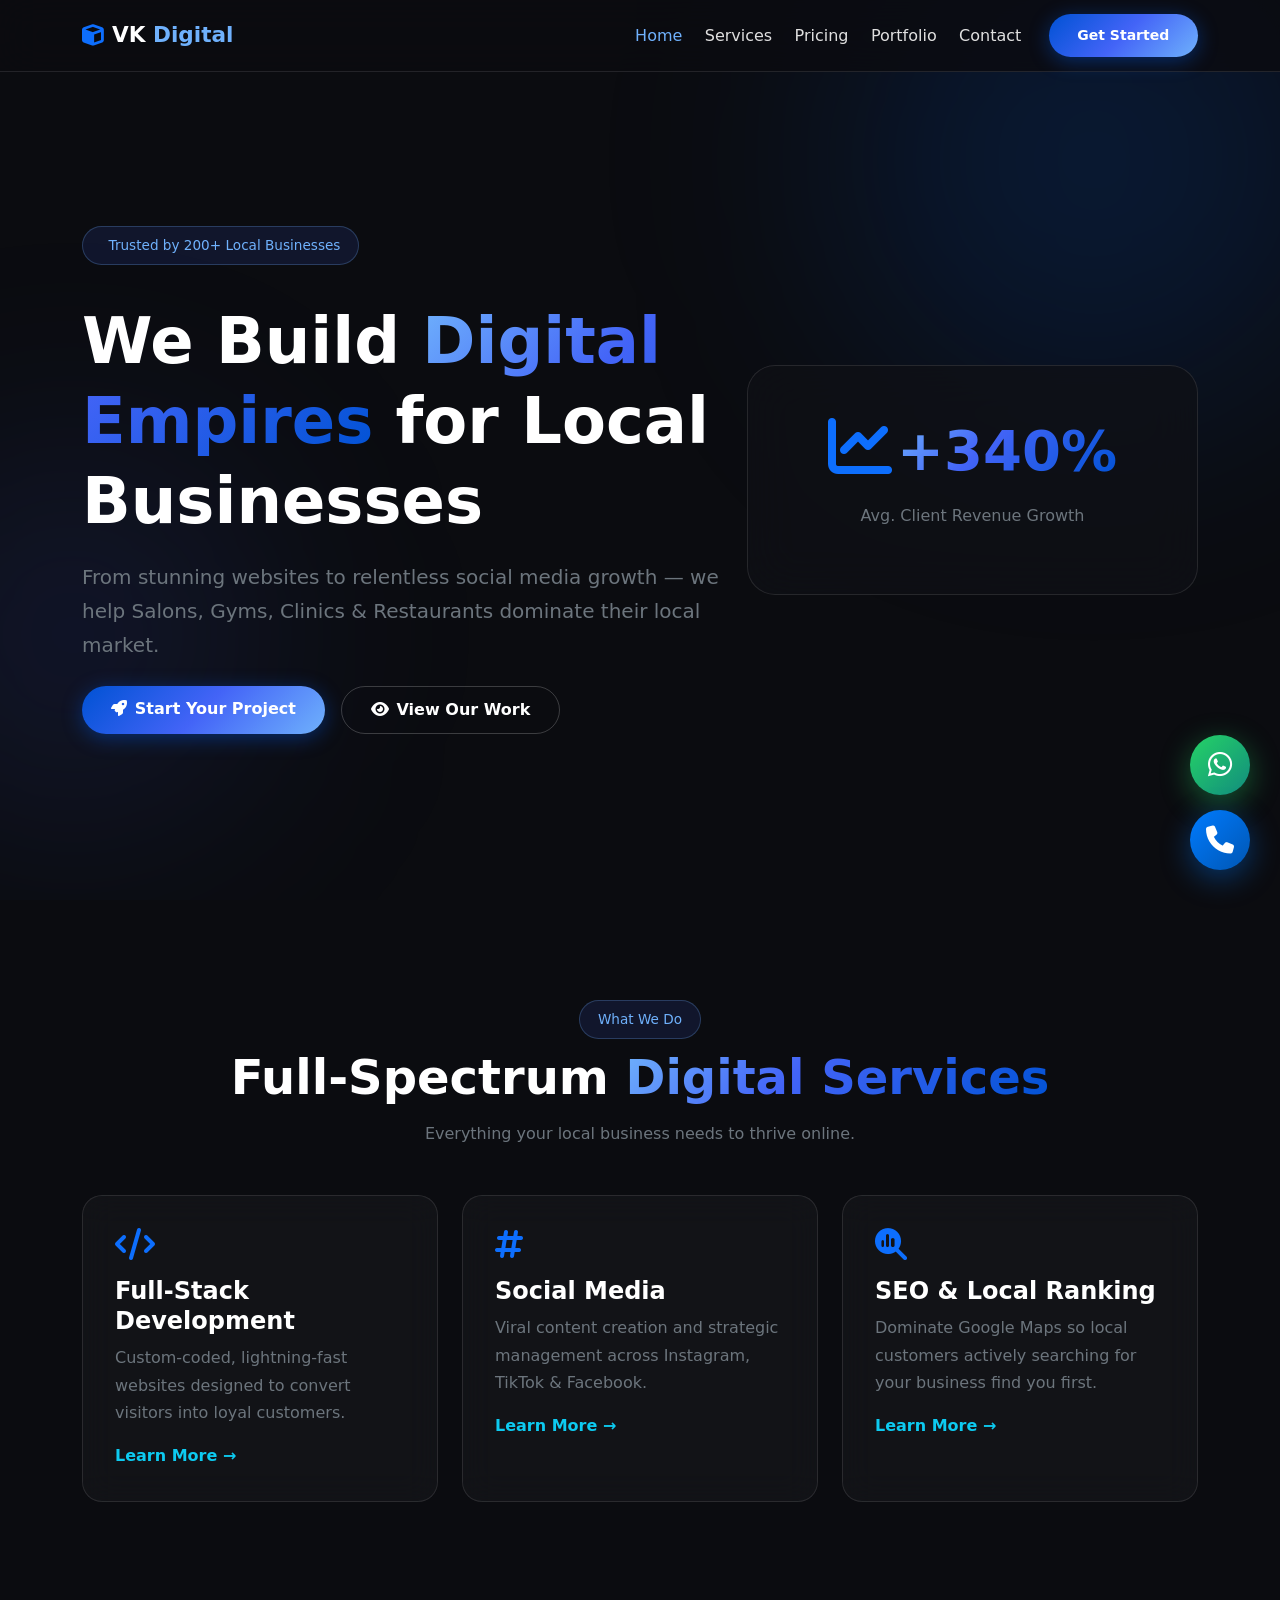
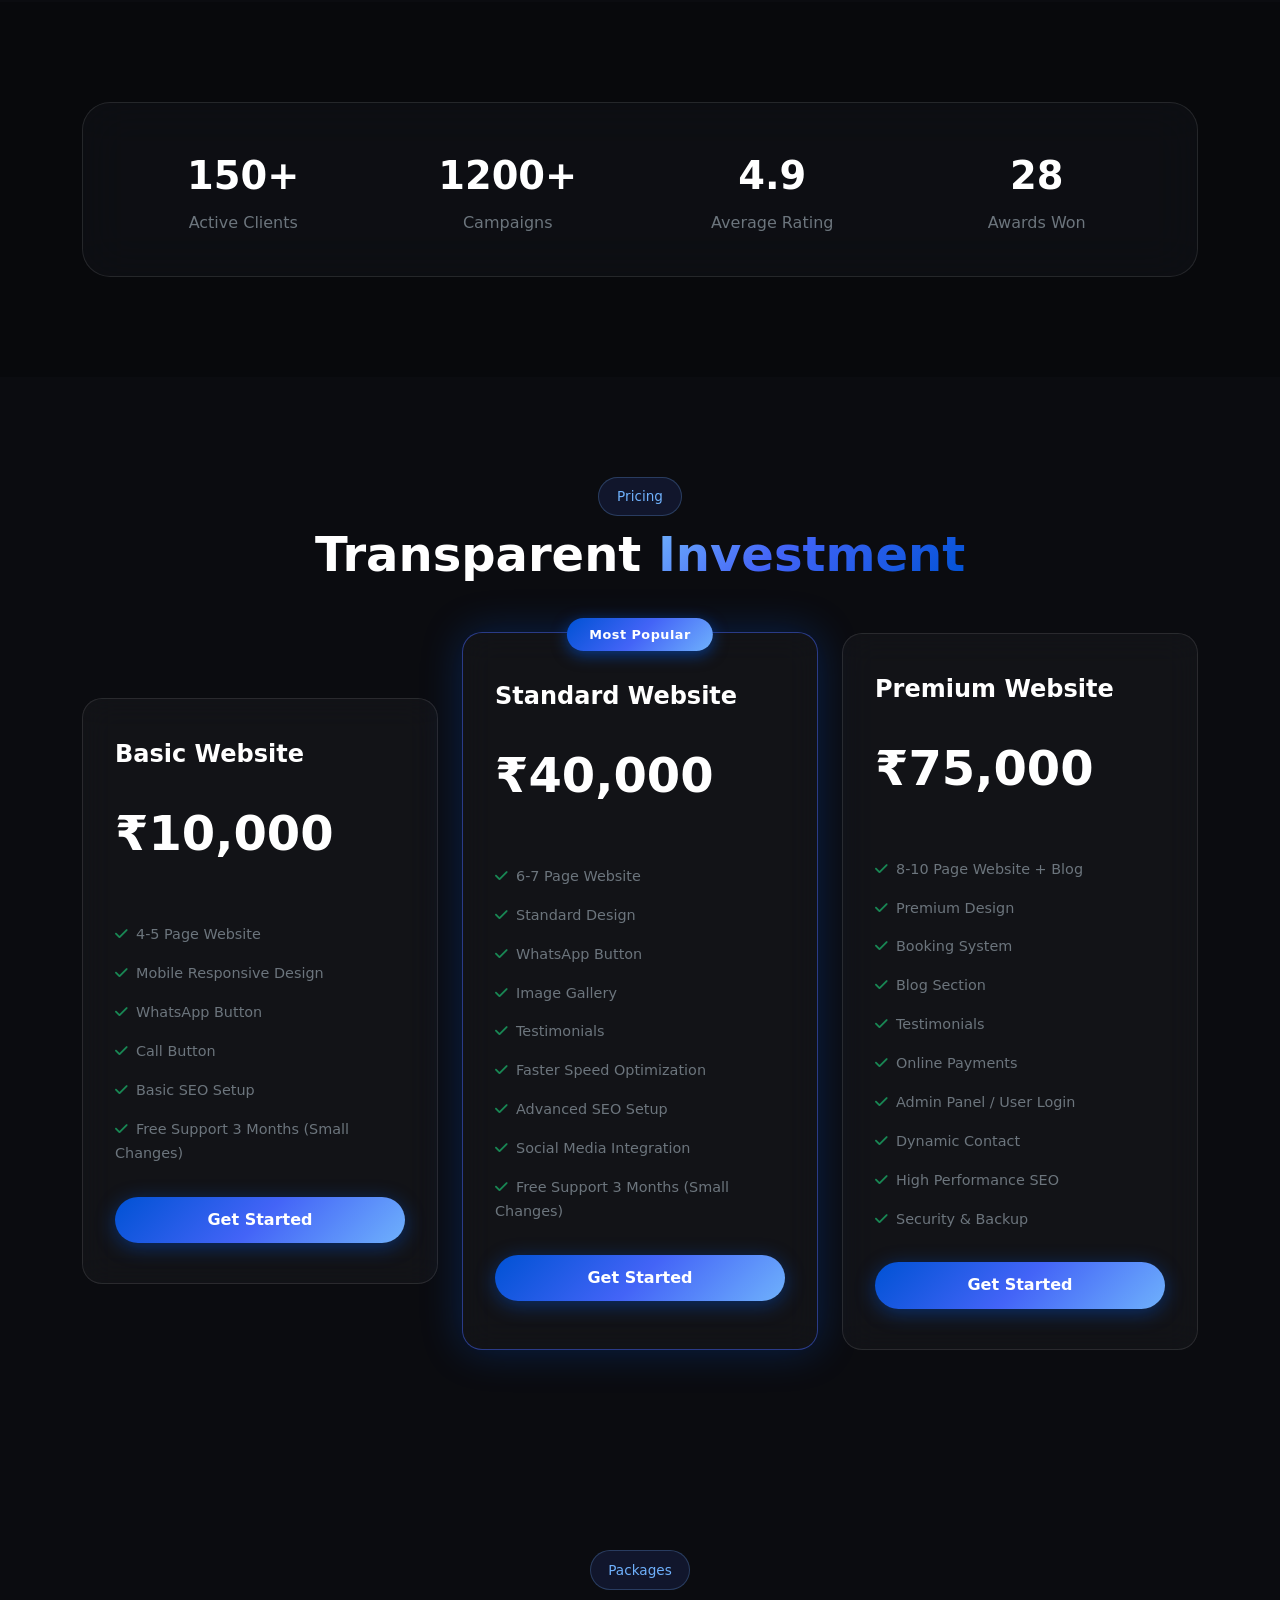
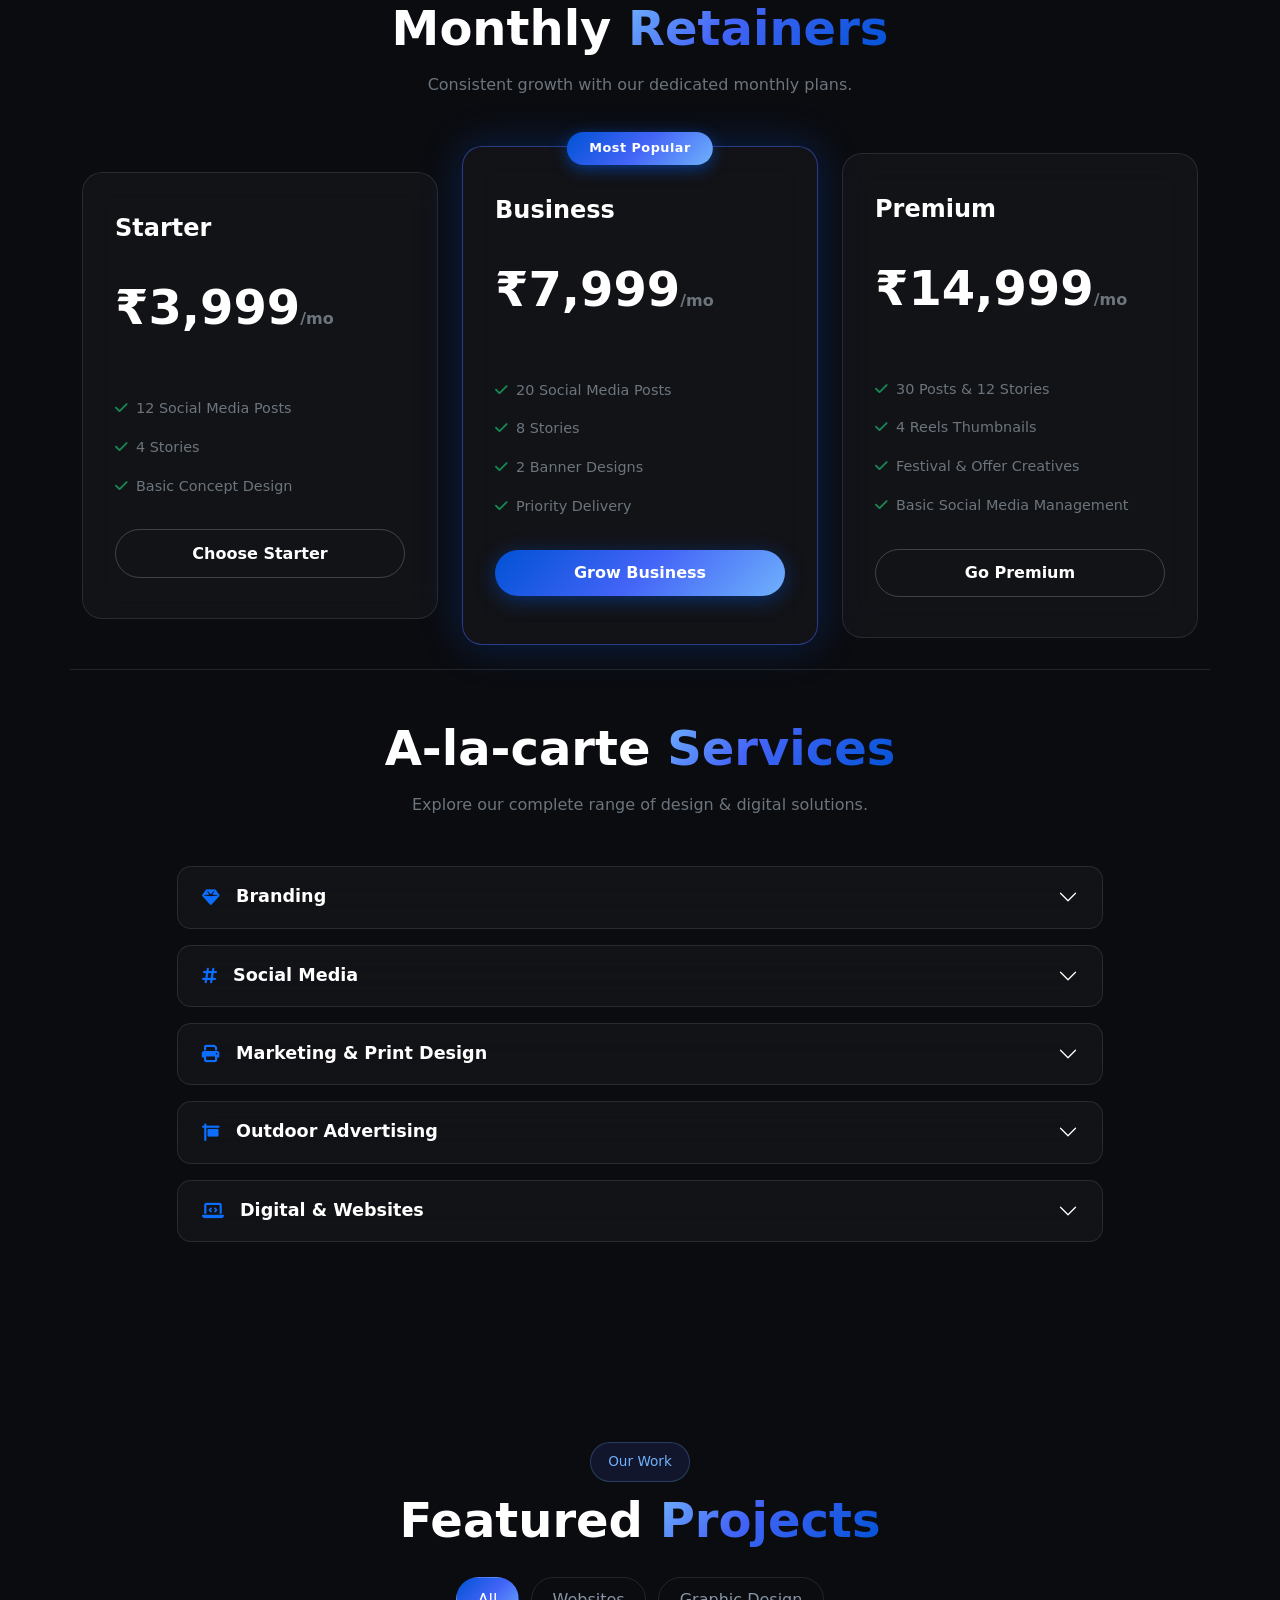
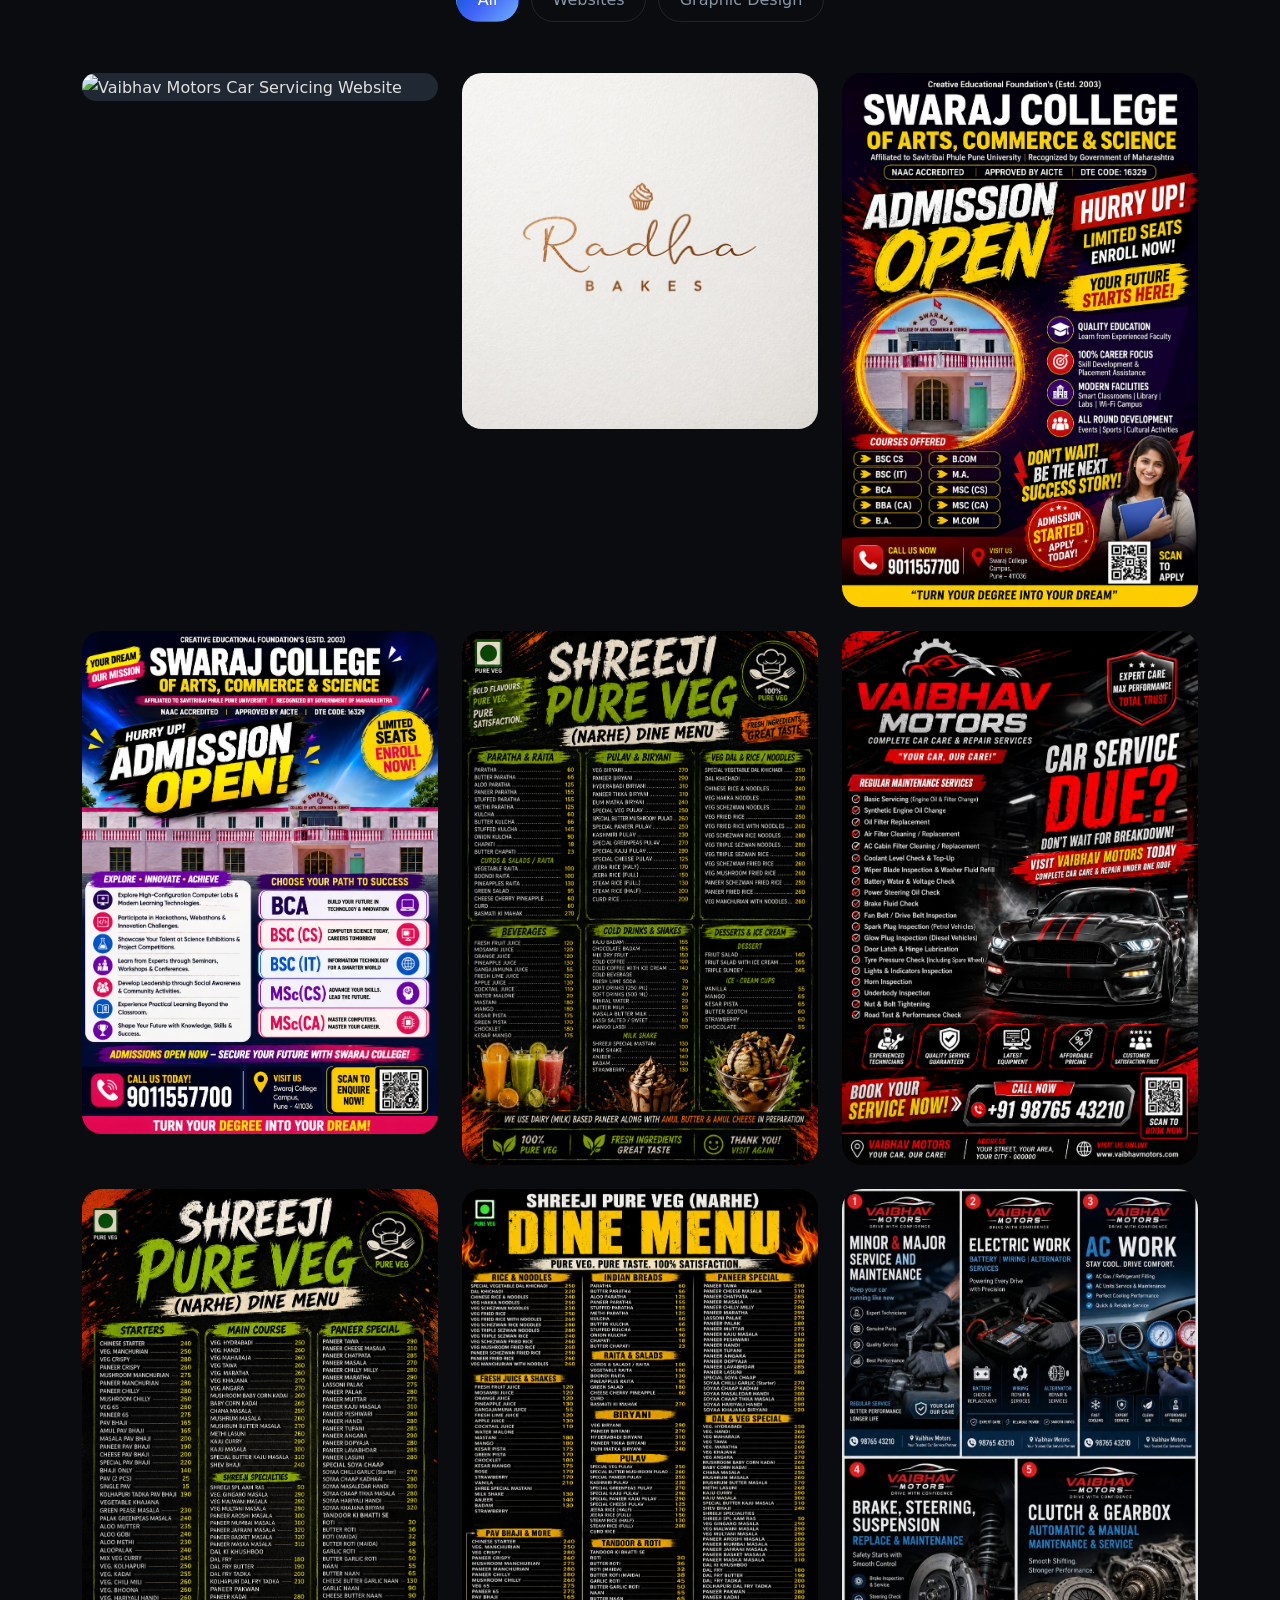
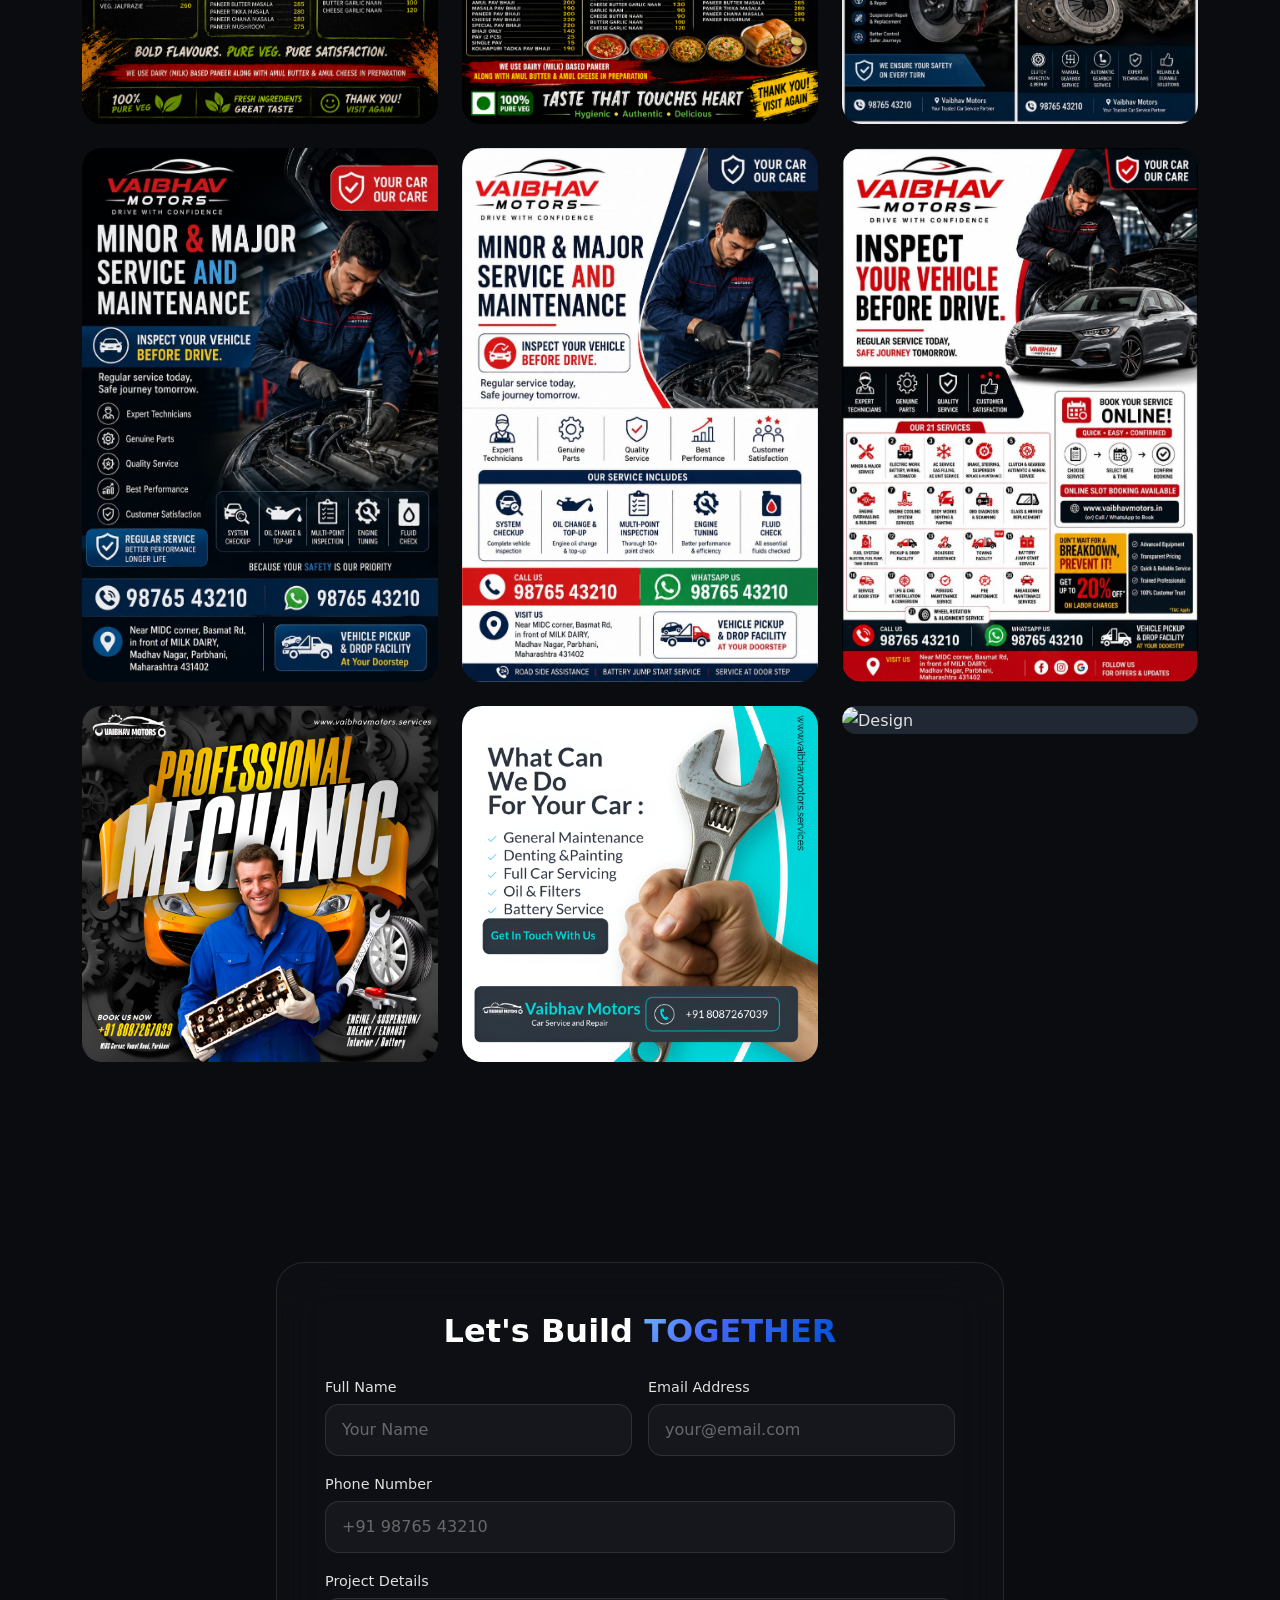
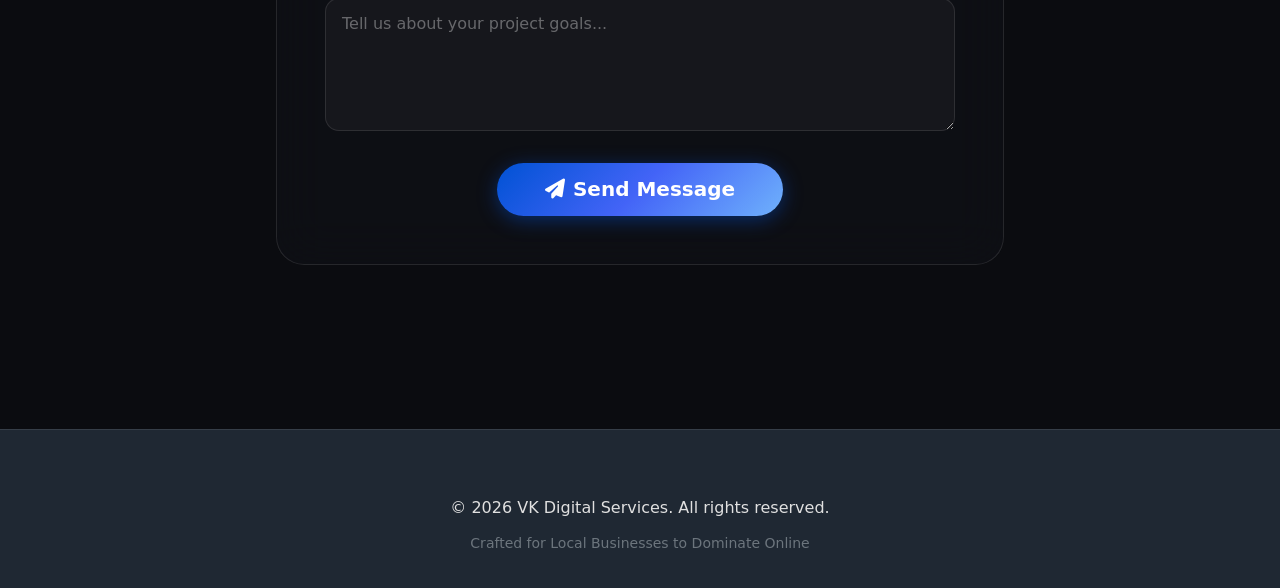
==== commit d074a46d: "Add files via upload" ====
--- a/index.html
+++ b/index.html
@@ -3,9 +3,9 @@
 <head>
     <meta charset="UTF-8" />
     <meta name="viewport" content="width=device-width, initial-scale=1.0" />
-    <meta name="description" content="SK Digital Services — Premium web design, social media management & digital marketing for local businesses. Salons, Gyms, Clinics, Restaurants & Real Estate." />
+    <meta name="description" content="VK Digital Services — Premium web design, social media management & digital marketing for local businesses. Salons, Gyms, Clinics, Restaurants & Real Estate." />
     <meta name="keywords" content="web design, social media management, digital marketing, local business, salon website, gym marketing, clinic branding, restaurant seo, real estate web design" />
-    <meta name="author" content="SK Digital Services" />
+    <meta name="author" content="VK Digital Services" />
     <meta name="robots" content="index, follow" />
     <meta name="theme-color" content="#0b0c10" />
     <title>VK Digital Services — Premium Digital Agency for Local Businesses</title>
@@ -14,8 +14,7 @@
     <link href="https://cdn.jsdelivr.net/npm/bootstrap@5.3.3/dist/css/bootstrap.min.css" rel="stylesheet" />
     <link rel="stylesheet" href="https://cdnjs.cloudflare.com/ajax/libs/font-awesome/6.7.2/css/all.min.css" />
     <link href="https://fonts.googleapis.com/css2?family=Inter:opsz,wght@14..32,300;400;500;600;700;800&family=Poppins:wght@300;400;500;600;700;800&display=swap" rel="stylesheet" />
-    <link rel="stylesheet" href="style.css" />
-    
+   <link rel="stylesheet" href="Style.css" />
 </head>
 <body class="dark-theme">
 
@@ -131,7 +130,7 @@
         </div>
     </section>
 
-    <!-- ========== PRICING ========== -->
+    <!-- ========== PRICING (Websites) ========== -->
     <section class="section-padding" id="pricing">
         <div class="container">
             <div class="text-center mb-5" data-reveal>
@@ -141,18 +140,15 @@
             <div class="row g-4 align-items-center">
                 <div class="col-lg-4" data-reveal>
                     <div class="pricing-card glass-card">
-                        <h4>Basic website</h4>
-                        <div class="pricing-price my-3">Rs.10,000</div>
+                        <h4>Basic Website</h4>
+                        <div class="pricing-price my-3">₹10,000</div>
                         <ul class="pricing-features text-secondary">
                             <li><i class="fa-solid fa-check text-success me-2"></i>4-5 Page Website</li>
                             <li><i class="fa-solid fa-check text-success me-2"></i>Mobile Responsive Design</li>
                             <li><i class="fa-solid fa-check text-success me-2"></i>WhatsApp Button</li>
                             <li><i class="fa-solid fa-check text-success me-2"></i>Call Button</li>
                             <li><i class="fa-solid fa-check text-success me-2"></i>Basic SEO Setup</li>
-                            <li><i class="fa-solid fa-check text-success me-2"></i>Free Support 3 Months(Small Changes)</li>
-                            <li> <br> </li>
-                            <li><br></li>
-                            <li><br> </li>
+                            <li><i class="fa-solid fa-check text-success me-2"></i>Free Support 3 Months (Small Changes)</li>
                         </ul>
                         <a href="#contact" class="btn btn-primary-glow w-100">Get Started</a>
                     </div>
@@ -161,7 +157,7 @@
                     <div class="pricing-card glass-card featured py-5">
                         <span class="pricing-badge">Most Popular</span>
                         <h4>Standard Website</h4>
-                        <div class="pricing-price my-3">Rs.40,000</div>
+                        <div class="pricing-price my-3">₹40,000</div>
                         <ul class="pricing-features text-secondary">
                             <li><i class="fa-solid fa-check text-success me-2"></i>6-7 Page Website</li>
                             <li><i class="fa-solid fa-check text-success me-2"></i>Standard Design</li>
@@ -171,7 +167,7 @@
                             <li><i class="fa-solid fa-check text-success me-2"></i>Faster Speed Optimization</li>
                             <li><i class="fa-solid fa-check text-success me-2"></i>Advanced SEO Setup</li>
                             <li><i class="fa-solid fa-check text-success me-2"></i>Social Media Integration</li>
-                            <li><i class="fa-solid fa-check text-success me-2"></i>Free Support 3 Months(Small Changes)</li>
+                            <li><i class="fa-solid fa-check text-success me-2"></i>Free Support 3 Months (Small Changes)</li>
                         </ul>
                         <a href="#contact" class="btn btn-primary-glow w-100">Get Started</a>
                     </div>
@@ -179,7 +175,7 @@
                 <div class="col-lg-4" data-reveal>
                     <div class="pricing-card glass-card">
                         <h4>Premium Website</h4>
-                        <div class="pricing-price my-3">Rs.75,000</div>
+                        <div class="pricing-price my-3">₹75,000</div>
                         <ul class="pricing-features text-secondary">
                             <li><i class="fa-solid fa-check text-success me-2"></i>8-10 Page Website + Blog</li>
                             <li><i class="fa-solid fa-check text-success me-2"></i>Premium Design</li>
@@ -187,10 +183,10 @@
                             <li><i class="fa-solid fa-check text-success me-2"></i>Blog Section</li>
                             <li><i class="fa-solid fa-check text-success me-2"></i>Testimonials</li>
                             <li><i class="fa-solid fa-check text-success me-2"></i>Online Payments</li>
-                            <li><i class="fa-solid fa-check text-success me-2"></i>Admin Panel/Use login</li>
+                            <li><i class="fa-solid fa-check text-success me-2"></i>Admin Panel / User Login</li>
                             <li><i class="fa-solid fa-check text-success me-2"></i>Dynamic Contact</li>
                             <li><i class="fa-solid fa-check text-success me-2"></i>High Performance SEO</li>
-                            <li><i class="fa-solid fa-check text-success me-2"></i>Security & Backup</li>
+                            <li><i class="fa-solid fa-check text-success me-2"></i>Security &amp; Backup</li>
                         </ul>
                         <a href="#contact" class="btn btn-primary-glow w-100">Get Started</a>
                     </div>
@@ -199,8 +195,8 @@
         </div>
     </section>
 
-    <!-- ========== PRICING ========== -->
-    <section class="section-padding" id="pricing">
+    <!-- ========== PRICING (Monthly Retainers) ========== -->
+    <section class="section-padding" id="pricing-monthly">
         <div class="container">
             <div class="text-center mb-5" data-reveal>
                 <span class="glass-badge mb-2">Packages</span>
@@ -208,7 +204,6 @@
                 <p class="text-secondary">Consistent growth with our dedicated monthly plans.</p>
             </div>
 
-            <!-- Monthly Packages Cards -->
             <div class="row g-4 align-items-center mb-5 pb-4 border-bottom border-secondary border-opacity-25">
                 <div class="col-lg-4" data-reveal>
                     <div class="pricing-card glass-card">
@@ -251,16 +246,16 @@
                 </div>
             </div>
 
-            <!-- A-la-carte Services Accordion -->
+            <!-- ===== A-la-carte Accordion ===== -->
             <div class="text-center mb-5 mt-5" data-reveal>
                 <h2 class="section-title">A-la-carte <span class="gradient-text">Services</span></h2>
                 <p class="text-secondary">Explore our complete range of design &amp; digital solutions.</p>
             </div>
-            
+
             <div class="row justify-content-center" data-reveal>
                 <div class="col-lg-10">
                     <div class="accordion accordion-custom" id="servicesAccordion">
-                        
+
                         <!-- Branding -->
                         <div class="accordion-item">
                             <h2 class="accordion-header">
@@ -298,7 +293,7 @@
                             </div>
                         </div>
 
-                        <!-- Marketing & Print Design -->
+                        <!-- Marketing & Print -->
                         <div class="accordion-item">
                             <h2 class="accordion-header">
                                 <button class="accordion-button collapsed" type="button" data-bs-toggle="collapse" data-bs-target="#collapseMarketing">
@@ -319,7 +314,7 @@
                             </div>
                         </div>
 
-                        <!-- Outdoor Advertising -->
+                        <!-- Outdoor -->
                         <div class="accordion-item">
                             <h2 class="accordion-header">
                                 <button class="accordion-button collapsed" type="button" data-bs-toggle="collapse" data-bs-target="#collapseOutdoor">
@@ -335,7 +330,7 @@
                             </div>
                         </div>
 
-                        <!-- Digital Services & Websites -->
+                        <!-- Digital & Websites -->
                         <div class="accordion-item">
                             <h2 class="accordion-header">
                                 <button class="accordion-button collapsed" type="button" data-bs-toggle="collapse" data-bs-target="#collapseWeb">
@@ -358,13 +353,11 @@
                 </div>
             </div>
 
-            
         </div>
     </section>
 
     <!-- ========== PORTFOLIO ========== -->
     <section class="section-padding" id="portfolio">
-        
         <div class="container">
             <div class="text-center mb-5" data-reveal>
                 <span class="glass-badge mb-2">Our Work</span>
@@ -376,157 +369,139 @@
                 </div>
             </div>
             <div class="row g-4">
-                
-                <!-- 1. VAIBHAV MOTORS (Real Project) -->
+
+                <!-- Web Projects -->
                 <div class="col-md-6 col-lg-4 portfolio-card" data-category="web">
                     <div class="portfolio-item">
                         <img src="images/GARAGE PHOTO.jpg" alt="Vaibhav Motors Car Servicing Website">
                         <div class="portfolio-overlay">
                             <a href="http://vaibhavmotors.services" target="_blank"><h4>Vaibhav Motors</h4></a>
-                            
-                            
-                        </div>
-                    </div>
-                </div>
-
-                <!-- 2. RADHA BAKES (Real Project) -->
+                        </div>
+                    </div>
+                </div>
                 <div class="col-md-6 col-lg-4 portfolio-card" data-category="web">
                     <div class="portfolio-item">
                         <img src="images/Radha Bakes logo.jpeg" alt="Radha Bakes Bakery Instagram">
                         <div class="portfolio-overlay">
                             <a href="http://radha-bakes.vercel.app" target="_blank"><h4>Radha Bakes</h4></a>
-                            
-                        </div>
-                    </div>
-                </div>
-
-
-                
-                
-                
-                <div class="col-md-6 col-lg-4 portfolio-card" data-category="social">
-                    <div class="portfolio-item">
-                        <img src="images/Swaraj admission .png" alt="Gym Marketing">
-                        
-                    </div>
-                </div>
-                <div class="col-md-6 col-lg-4 portfolio-card" data-category="social">
-                    <div class="portfolio-item">
-                        <img src="images/Swaraj admission 1.png" alt="Gym Marketing">
-                        
-                    </div>
-                </div>
-                <div class="col-md-6 col-lg-4 portfolio-card" data-category="social">
-                    <div class="portfolio-item">
-                        <img src="images/1.png" alt="Gym Marketing">
-                        
-                    </div>
-                </div>
-                <div class="col-md-6 col-lg-4 portfolio-card" data-category="social">
-                    <div class="portfolio-item">
-                        <img src="images/2.png" alt="Gym Marketing">
-                    
-                    </div>
-                </div>
-                <div class="col-md-6 col-lg-4 portfolio-card" data-category="social">
-                    <div class="portfolio-item">
-                        <img src="images/3.png" alt="Gym Marketing">
-                        
-                    </div>
-                </div>
-                <div class="col-md-6 col-lg-4 portfolio-card" data-category="social">
-                    <div class="portfolio-item">
-                        <img src="images/4.png" alt="Gym Marketing">
-                        
-                    </div>
-                </div>
-                <div class="col-md-6 col-lg-4 portfolio-card" data-category="social">
-                    <div class="portfolio-item">
-                        <img src="images/5.jpg" alt="Gym Marketing">
-                        
-                    </div>
-                </div>
-                <div class="col-md-6 col-lg-4 portfolio-card" data-category="social">
-                    <div class="portfolio-item">
-                        <img src="images/6.jpg" alt="Gym Marketing">
-                        
-                    </div>
-                </div>
-                <div class="col-md-6 col-lg-4 portfolio-card" data-category="social">
-                    <div class="portfolio-item">
-                        <img src="images/7.jpg" alt="Gym Marketing">
-                        
-                    </div>
-                </div>
-                <div class="col-md-6 col-lg-4 portfolio-card" data-category="social">
-                    <div class="portfolio-item">
-                        <img src="images/8.jpg" alt="Gym Marketing">
-                        
-                    </div>
-                </div>
-                <div class="col-md-6 col-lg-4 portfolio-card" data-category="social">
-                    <div class="portfolio-item">
-                        <img src="images/Poster for garage 3.jpg" alt="Gym Marketing">
-                        
-                    </div>
-                </div>
-                <div class="col-md-6 col-lg-4 portfolio-card" data-category="social">
-                    <div class="portfolio-item">
-                        <img src="images/Poster for garage 2.jpg" alt="Gym Marketing">
-                        
-                    </div>
-                </div>
-                <div class="col-md-6 col-lg-4 portfolio-card" data-category="social">
-                    <div class="portfolio-item">
-                        <img src="images/Poster for garage.jpg" alt="Gym Marketing">
-                        
-                    </div>
-                </div>
-                
+                        </div>
+                    </div>
+                </div>
+
+                <!-- Graphic Design Projects -->
+                <div class="col-md-6 col-lg-4 portfolio-card" data-category="social">
+                    <div class="portfolio-item">
+                        <img src="images/Swaraj admission .png" alt="Design">
+                    </div>
+                </div>
+                <div class="col-md-6 col-lg-4 portfolio-card" data-category="social">
+                    <div class="portfolio-item">
+                        <img src="images/Swaraj admission 1.png" alt="Design">
+                    </div>
+                </div>
+                <div class="col-md-6 col-lg-4 portfolio-card" data-category="social">
+                    <div class="portfolio-item">
+                        <img src="images/1.png" alt="Design">
+                    </div>
+                </div>
+                <div class="col-md-6 col-lg-4 portfolio-card" data-category="social">
+                    <div class="portfolio-item">
+                        <img src="images/2.png" alt="Design">
+                    </div>
+                </div>
+                <div class="col-md-6 col-lg-4 portfolio-card" data-category="social">
+                    <div class="portfolio-item">
+                        <img src="images/3.png" alt="Design">
+                    </div>
+                </div>
+                <div class="col-md-6 col-lg-4 portfolio-card" data-category="social">
+                    <div class="portfolio-item">
+                        <img src="images/4.png" alt="Design">
+                    </div>
+                </div>
+                <div class="col-md-6 col-lg-4 portfolio-card" data-category="social">
+                    <div class="portfolio-item">
+                        <img src="images/5.jpg" alt="Design">
+                    </div>
+                </div>
+                <div class="col-md-6 col-lg-4 portfolio-card" data-category="social">
+                    <div class="portfolio-item">
+                        <img src="images/6.jpg" alt="Design">
+                    </div>
+                </div>
+                <div class="col-md-6 col-lg-4 portfolio-card" data-category="social">
+                    <div class="portfolio-item">
+                        <img src="images/7.jpg" alt="Design">
+                    </div>
+                </div>
+                <div class="col-md-6 col-lg-4 portfolio-card" data-category="social">
+                    <div class="portfolio-item">
+                        <img src="images/8.jpg" alt="Design">
+                    </div>
+                </div>
+                <div class="col-md-6 col-lg-4 portfolio-card" data-category="social">
+                    <div class="portfolio-item">
+                        <img src="images/Poster for garage 3.jpg" alt="Design">
+                    </div>
+                </div>
+                <div class="col-md-6 col-lg-4 portfolio-card" data-category="social">
+                    <div class="portfolio-item">
+                        <img src="images/Poster for garage 2.jpg" alt="Design">
+                    </div>
+                </div>
+                <div class="col-md-6 col-lg-4 portfolio-card" data-category="social">
+                    <div class="portfolio-item">
+                        <img src="images/Poster for garage.jpg" alt="Design">
+                    </div>
+                </div>
+
             </div>
         </div>
     </section>
 
     <!-- ========== CONTACT ========== -->
-<section class="section-padding" id="contact">
-    <div class="container">
-        <div class="row g-5 justify-content-center">
-            <div class="col-lg-8" data-reveal>
-                <div class="glass-card-heavy p-5">
-                    <h2 class="text-center mb-4">Let's Build <span class="gradient-text">TOGETHER</span></h2>
-
-                    <!-- ✅ YAHAN APNI FORMPREE ID DAALEIN -->
-                    <form id="contactForm" novalidate>
-                        <div class="row g-3">
-                            <div class="col-md-6">
-                                <label class="form-label-custom">Full Name</label>
-                                <input type="text" class="form-control-custom" id="userName" name="name" placeholder="Your Name" required>
+    <section class="section-padding" id="contact">
+        <div class="container">
+            <div class="row g-5 justify-content-center">
+                <div class="col-lg-8" data-reveal>
+                    <div class="glass-card-heavy p-5">
+                        <h2 class="text-center mb-4">Let's Build <span class="gradient-text">TOGETHER</span></h2>
+
+                        <!-- 
+                            ✅ Mailto approach – no third‑party services.
+                            On submit, opens the user's default email client with pre‑filled fields.
+                            Recipient: vishalkumbharrr@gmail.com (can be changed below)
+                        -->
+                        <form id="contactForm" novalidate>
+                            <div class="row g-3">
+                                <div class="col-md-6">
+                                    <label class="form-label-custom">Full Name</label>
+                                    <input type="text" class="form-control-custom" id="userName" name="name" placeholder="Your Name" required>
+                                </div>
+                                <div class="col-md-6">
+                                    <label class="form-label-custom">Email Address</label>
+                                    <input type="email" class="form-control-custom" id="userEmail" name="email" placeholder="your@email.com" required>
+                                </div>
+                                <div class="col-12">
+                                    <label class="form-label-custom">Phone Number</label>
+                                    <input type="tel" class="form-control-custom" id="userPhone" name="phone" placeholder="+91 98765 43210" required>
+                                </div>
+                                <div class="col-12">
+                                    <label class="form-label-custom">Project Details</label>
+                                    <textarea class="form-control-custom" id="userMessage" name="message" rows="4" placeholder="Tell us about your project goals..." required></textarea>
+                                </div>
+                                <div class="col-12 text-center mt-4">
+                                    <button type="submit" class="btn btn-primary-glow btn-lg px-5" id="submitBtn">
+                                        <i class="fa-solid fa-paper-plane me-2"></i>Send Message
+                                    </button>
+                                </div>
                             </div>
-                            <div class="col-md-6">
-                                <label class="form-label-custom">Email Address</label>
-                                <input type="email" class="form-control-custom" id="userEmail" name="email" placeholder="your@email.com" required>
-                            </div>
-                            <div class="col-12">
-                                <label class="form-label-custom">Phone Number</label>
-                                <input type="tel" class="form-control-custom" id="userPhone" name="phone" placeholder="+91 98765 43210" required>
-                            </div>
-                            <div class="col-12">
-                                <label class="form-label-custom">Project Details</label>
-                                <textarea class="form-control-custom" id="userMessage" name="message" rows="4" placeholder="Tell us about your project goals..." required></textarea>
-                            </div>
-                            <div class="col-12 text-center mt-4">
-                                <button type="submit" class="btn btn-primary-glow btn-lg px-5" id="submitBtn">
-                                    <i class="fa-solid fa-paper-plane me-2"></i>Send Message
-                                </button>
-                            </div>
-                        </div>
-                    </form>
-                </div>
-            </div>
-        </div>
-    </div>
-</section>
-
+                        </form>
+                    </div>
+                </div>
+            </div>
+        </div>
+    </section>
 
     <!-- ========== FOOTER ========== -->
     <footer class="site-footer text-center">
@@ -537,21 +512,19 @@
     </footer>
 
     <!-- ===== FLOATING BUTTONS ===== -->
-<div class="floating-buttons">
-    <!-- WhatsApp Button -->
-    <a href="#" id="whatsappBtn" class="floating-btn whatsapp" target="_blank" aria-label="Chat on WhatsApp">
-        <i class="fa-brands fa-whatsapp"></i>
-        <span class="tooltip-text">Chat on WhatsApp</span>
-    </a>
-
-    <!-- Call Button -->
-    <a href="#" id="callBtn" class="floating-btn call" aria-label="Call Now">
-        <i class="fa-solid fa-phone"></i>
-        <span class="tooltip-text">Call Now</span>
-    </a>
-</div>
+    <div class="floating-buttons">
+        <a href="#" id="whatsappBtn" class="floating-btn whatsapp" target="_blank" aria-label="Chat on WhatsApp">
+            <i class="fa-brands fa-whatsapp"></i>
+            <span class="tooltip-text">Chat on WhatsApp</span>
+        </a>
+        <a href="#" id="callBtn" class="floating-btn call" aria-label="Call Now">
+            <i class="fa-solid fa-phone"></i>
+            <span class="tooltip-text">Call Now</span>
+        </a>
+    </div>
 
     <script src="https://cdn.jsdelivr.net/npm/bootstrap@5.3.3/dist/js/bootstrap.bundle.min.js"></script>
     <script src="script.js"></script>
+
 </body>
-</html>
+</html>
--- a/Style.css
+++ b/Style.css
@@ -0,0 +1,610 @@
+
+        /* ===== ROOT ===== */
+        :root {
+            --clr-deep-black: #0b0c10;
+            --clr-charcoal: #1f2833;
+            --clr-charcoal-light: #2a3441;
+            --clr-royal-blue: #0052D4;
+            --clr-royal-mid: #4364F7;
+            --clr-royal-light: #6FB1FC;
+            --clr-white: #ffffff;
+            --clr-white-soft: #e0e0e0;
+            --clr-glass-border: rgba(255, 255, 255, 0.10);
+            --clr-glass-border-hover: rgba(255, 255, 255, 0.20);
+            --clr-glass-bg: rgba(255, 255, 255, 0.03);
+            --clr-glass-bg-hover: rgba(255, 255, 255, 0.06);
+            --clr-glass-bg-heavy: rgba(15, 17, 22, 0.75);
+            --gradient-primary: linear-gradient(135deg, #0052D4 0%, #4364F7 50%, #6FB1FC 100%);
+            --gradient-text: linear-gradient(135deg, #6FB1FC 0%, #4364F7 40%, #0052D4 100%);
+            --font-heading: 'Poppins', 'Inter', system-ui, sans-serif;
+            --font-body: 'Inter', 'Poppins', system-ui, sans-serif;
+            --shadow-card: 0 8px 32px rgba(0, 0, 0, 0.4);
+            --shadow-glow-blue: 0 0 40px rgba(0, 82, 212, 0.3);
+            --shadow-btn: 0 4px 20px rgba(0, 82, 212, 0.45);
+            --ease-smooth: cubic-bezier(0.25, 0.8, 0.25, 1.2);
+            --ease-out-expo: cubic-bezier(0.19, 1, 0.22, 1);
+            --duration-base: 300ms;
+            --section-padding: 100px 0;
+            --navbar-height: 72px;
+            --radius-md: 14px;
+            --radius-lg: 20px;
+            --radius-xl: 28px;
+            --radius-full: 9999px;
+        }
+
+        /* ===== RESET & BASE ===== */
+        *,
+        *::before,
+        *::after {
+            box-sizing: border-box;
+        }
+        html {
+            scroll-behavior: smooth;
+            scroll-padding-top: var(--navbar-height);
+        }
+        body.dark-theme {
+            background-color: var(--clr-deep-black);
+            color: var(--clr-white-soft);
+            font-family: var(--font-body);
+            line-height: 1.7;
+            overflow-x: hidden;
+        }
+        ::-webkit-scrollbar {
+            width: 8px;
+        }
+        ::-webkit-scrollbar-track {
+            background: var(--clr-deep-black);
+        }
+        ::-webkit-scrollbar-thumb {
+            background: var(--clr-charcoal-light);
+            border-radius: var(--radius-full);
+        }
+        ::-webkit-scrollbar-thumb:hover {
+            background: var(--clr-royal-mid);
+        }
+
+        h1,
+        h2,
+        h3,
+        h4,
+        h5,
+        h6 {
+            font-family: var(--font-heading);
+            font-weight: 700;
+            color: var(--clr-white);
+            line-height: 1.25;
+        }
+        .gradient-text {
+            background: var(--gradient-text);
+            background-clip: text;
+            -webkit-text-fill-color: transparent;
+            display: inline;
+        }
+
+        /* ===== GLASS COMPONENTS ===== */
+        .glass-card {
+            background: var(--clr-glass-bg);
+            border: 1px solid var(--clr-glass-border);
+            border-radius: var(--radius-lg);
+            backdrop-filter: blur(16px);
+            padding: 2rem;
+            transition: all var(--duration-base) var(--ease-smooth);
+            position: relative;
+            overflow: hidden;
+        }
+        .glass-card:hover {
+            border-color: var(--clr-glass-border-hover);
+            background: var(--clr-glass-bg-hover);
+            transform: translateY(-4px);
+            box-shadow: var(--shadow-card), var(--shadow-glow-blue);
+        }
+        .glass-card-heavy {
+            background: var(--clr-glass-bg-heavy);
+            border: 1px solid var(--clr-glass-border);
+            border-radius: var(--radius-xl);
+            backdrop-filter: blur(24px);
+            padding: 2.5rem;
+        }
+        .glass-badge {
+            display: inline-flex;
+            align-items: center;
+            gap: 0.5rem;
+            background: rgba(67, 100, 247, 0.12);
+            border: 1px solid rgba(111, 177, 252, 0.25);
+            border-radius: var(--radius-full);
+            padding: 0.45rem 1.1rem;
+            font-size: 0.85rem;
+            font-weight: 500;
+            color: var(--clr-royal-light);
+        }
+
+        /* ===== NAVBAR ===== */
+        #mainNav {
+            background: rgba(11, 12, 16, 0.82);
+            backdrop-filter: blur(20px);
+            border-bottom: 1px solid var(--clr-glass-border);
+            transition: all var(--duration-base);
+            min-height: var(--navbar-height);
+        }
+        #mainNav.scrolled {
+            background: rgba(11, 12, 16, 0.98);
+            box-shadow: 0 4px 30px rgba(0, 0, 0, 0.5);
+        }
+        .navbar-brand {
+            font-family: var(--font-heading);
+            font-weight: 700;
+            font-size: 1.35rem;
+            color: var(--clr-white) !important;
+            display: flex;
+            align-items: center;
+            gap: 0.5rem;
+        }
+        .brand-highlight {
+            color: var(--clr-royal-light);
+        }
+        .nav-link {
+            color: var(--clr-white-soft) !important;
+            font-weight: 500;
+            margin: 0 0.2rem;
+            transition: color 180ms;
+        }
+        .nav-link:hover,
+        .nav-link.active {
+            color: var(--clr-royal-light) !important;
+        }
+
+        /* ===== BUTTONS ===== */
+        .btn-primary-glow {
+            background: var(--gradient-primary);
+            color: var(--clr-white);
+            font-weight: 600;
+            border: none;
+            border-radius: var(--radius-full);
+            padding: 0.7rem 1.8rem;
+            box-shadow: var(--shadow-btn);
+            transition: transform var(--duration-base);
+        }
+        .btn-primary-glow:hover {
+            transform: translateY(-2px);
+            color: var(--clr-white);
+            box-shadow: 0 8px 32px rgba(0, 82, 212, 0.6);
+        }
+        .btn-outline-glass {
+            background: transparent;
+            color: var(--clr-white);
+            font-weight: 600;
+            border: 1px solid var(--clr-glass-border-hover);
+            border-radius: var(--radius-full);
+            padding: 0.7rem 1.8rem;
+            transition: all var(--duration-base);
+        }
+        .btn-outline-glass:hover {
+            background: rgba(255, 255, 255, 0.06);
+            border-color: var(--clr-royal-light);
+            color: var(--clr-white);
+        }
+
+        /* ===== HERO ===== */
+        .hero-section {
+            position: relative;
+            min-height: 100vh;
+            display: flex;
+            align-items: center;
+            padding: 120px 0 60px;
+            overflow: hidden;
+        }
+        .hero-bg-orb {
+            position: absolute;
+            border-radius: 50%;
+            filter: blur(120px);
+            z-index: 0;
+            pointer-events: none;
+        }
+        .hero-orb-1 {
+            width: 500px;
+            height: 500px;
+            background: rgba(0, 82, 212, 0.18);
+            top: -10%;
+            right: -5%;
+        }
+        .hero-orb-2 {
+            width: 350px;
+            height: 350px;
+            background: rgba(67, 100, 247, 0.14);
+            bottom: 10%;
+            left: -8%;
+        }
+        .hero-title {
+            font-size: clamp(2.4rem, 5.5vw, 4rem);
+            font-weight: 800;
+            margin: 1.2rem 0;
+        }
+
+        /* ===== SECTIONS ===== */
+        .section-padding {
+            padding: var(--section-padding);
+        }
+        .section-title {
+            font-size: clamp(2rem, 4vw, 3rem);
+            font-weight: 800;
+            margin-bottom: 0.8rem;
+        }
+        .stat-block-number {
+            font-size: 2.4rem;
+            font-weight: 800;
+            font-family: var(--font-heading);
+            color: var(--clr-white);
+            display: block;
+        }
+
+        /* ===== PRICING ===== */
+        .pricing-card {
+            height: 100%;
+            display: flex;
+            flex-direction: column;
+            padding: 2.5rem 2rem;
+            position: relative;
+            overflow: visible !important;
+        }
+        .pricing-card.featured {
+            border-color: rgba(67, 100, 247, 0.5);
+            box-shadow: var(--shadow-glow-blue);
+        }
+        .pricing-badge {
+            position: absolute;
+            top: -15px;
+            left: 50%;
+            transform: translateX(-50%);
+            background: var(--gradient-primary);
+            color: var(--clr-white);
+            padding: 0.35rem 1.4rem;
+            border-radius: var(--radius-full);
+            font-size: 0.8rem;
+            font-weight: 700;
+            letter-spacing: 0.5px;
+            white-space: nowrap;
+            z-index: 10;
+            box-shadow: 0 4px 15px rgba(0, 82, 212, 0.6);
+        }
+        .pricing-price {
+            font-size: 3rem;
+            font-weight: 800;
+            color: var(--clr-white);
+        }
+        .pricing-features {
+            list-style: none;
+            padding: 0;
+            flex-grow: 1;
+            margin: 1.5rem 0;
+        }
+        .pricing-features li {
+            padding: 0.45rem 0;
+            font-size: 0.9rem;
+        }
+
+        /* ===== ACCORDION (A-la-carte) ===== */
+        .accordion-custom {
+            --bs-accordion-bg: transparent;
+            --bs-accordion-color: var(--clr-white);
+            --bs-accordion-border-color: transparent;
+            --bs-accordion-btn-color: var(--clr-white);
+            --bs-accordion-btn-focus-box-shadow: none;
+            gap: 1rem;
+            display: flex;
+            flex-direction: column;
+        }
+        .accordion-custom .accordion-item {
+            background: var(--clr-glass-bg);
+            backdrop-filter: blur(16px);
+            -webkit-backdrop-filter: blur(16px);
+            border-radius: var(--radius-md) !important;
+            border: 1px solid var(--clr-glass-border);
+            overflow: hidden;
+            transition: all var(--duration-base);
+        }
+        .accordion-custom .accordion-item:hover {
+            border-color: var(--clr-glass-border-hover);
+            background: var(--clr-glass-bg-hover);
+        }
+        .accordion-custom .accordion-button {
+            background: transparent;
+            color: var(--clr-white);
+            font-weight: 600;
+            font-size: 1.1rem;
+            padding: 1.2rem 1.5rem;
+            box-shadow: none;
+        }
+        .accordion-custom .accordion-button:not(.collapsed) {
+            color: var(--clr-royal-light);
+            background: rgba(67, 100, 247, 0.05);
+        }
+        .accordion-custom .accordion-button::after {
+            filter: brightness(0) invert(1);
+            transition: transform var(--duration-base);
+        }
+        .accordion-custom .accordion-button:not(.collapsed)::after {
+            filter: invert(59%) sepia(98%) saturate(3015%) hue-rotate(193deg) brightness(101%) contrast(104%);
+        }
+        .accordion-custom .accordion-body {
+            padding: 0 1.5rem 1.5rem;
+        }
+        .price-list-item {
+            display: flex;
+            justify-content: space-between;
+            align-items: center;
+            padding: 0.8rem 0;
+            border-bottom: 1px dashed rgba(255, 255, 255, 0.15);
+        }
+        .price-list-item:last-child {
+            border-bottom: none;
+        }
+        .price-list-item .item-name {
+            color: #e0e0e0;
+            font-size: 0.95rem;
+        }
+        .price-list-item .item-price {
+            color: var(--clr-royal-light);
+            font-weight: 700;
+            font-family: var(--font-heading);
+            font-size: 1rem;
+        }
+
+        /* ===== PORTFOLIO ===== */
+        .filter-btn {
+            background: transparent;
+            border: 1px solid var(--clr-glass-border);
+            color: #8895a7;
+            padding: 0.5rem 1.3rem;
+            border-radius: var(--radius-full);
+            margin: 0.2rem;
+            cursor: pointer;
+            transition: all 0.3s;
+        }
+        .filter-btn.active,
+        .filter-btn:hover {
+            background: var(--gradient-primary);
+            color: var(--clr-white);
+            border-color: transparent;
+        }
+        .portfolio-item {
+            border-radius: var(--radius-lg);
+            overflow: hidden;
+            position: relative;
+            aspect-ratio: auto;
+            background: var(--clr-charcoal);
+        }
+        .portfolio-item img {
+            width: 100%;
+            height: 100%;
+            object-fit: cover;
+        }
+        .portfolio-overlay {
+            position: absolute;
+            inset: 0;
+            background: linear-gradient(to top, rgba(0, 0, 0, 0.85) 0%, transparent 60%);
+            display: flex;
+            flex-direction: column;
+            justify-content: flex-end;
+            padding: 1.5rem;
+            opacity: 0;
+            transition: opacity 0.3s;
+        }
+        .portfolio-item:hover .portfolio-overlay {
+            opacity: 1;
+        }
+        .portfolio-overlay h4 {
+            color: #fff;
+            margin-bottom: 0.2rem;
+            font-size: 1.1rem;
+        }
+        .portfolio-overlay a {
+            color: var(--clr-royal-light);
+            text-decoration: none;
+        }
+        .portfolio-overlay a:hover {
+            text-decoration: underline;
+        }
+
+        /* ===== FORM ===== */
+        .form-control-custom {
+            background: rgba(255, 255, 255, 0.04);
+            border: 1px solid var(--clr-glass-border);
+            border-radius: var(--radius-md);
+            padding: 0.7rem 1rem;
+            color: var(--clr-white);
+            width: 100%;
+            transition: border-color 0.3s;
+        }
+        .form-control-custom:focus {
+            outline: none;
+            border-color: var(--clr-royal-light);
+            background: rgba(255, 255, 255, 0.08);
+            color: var(--clr-white);
+            box-shadow: 0 0 0 3px rgba(67, 100, 247, 0.15);
+        }
+        .form-control-custom::placeholder {
+            color: rgba(255, 255, 255, 0.35);
+        }
+        .form-label-custom {
+            font-weight: 500;
+            font-size: 0.9rem;
+            color: var(--clr-white-soft);
+            margin-bottom: 0.3rem;
+            display: block;
+        }
+
+        /* ===== TOAST ===== */
+        .toast-custom {
+            position: fixed;
+            bottom: 30px;
+            right: 30px;
+            z-index: 99999;
+            background: rgba(31, 40, 51, 0.95);
+            backdrop-filter: blur(20px);
+            border: 1px solid rgba(255, 255, 255, 0.10);
+            border-radius: var(--radius-md);
+            padding: 16px 24px;
+            color: var(--clr-white);
+            font-weight: 500;
+            box-shadow: 0 10px 40px rgba(0, 0, 0, 0.6);
+            max-width: 420px;
+            border-left: 4px solid #2ecc71;
+            transform: translateY(100px);
+            opacity: 0;
+            transition: all 0.4s cubic-bezier(0.25, 0.8, 0.25, 1.2);
+            pointer-events: none;
+        }
+        .toast-custom.success {
+            border-left-color: #2ecc71;
+        }
+        .toast-custom.error {
+            border-left-color: #e74c3c;
+        }
+        .toast-custom.show {
+            transform: translateY(0);
+            opacity: 1;
+            pointer-events: auto;
+        }
+
+        /* ===== FLOATING BUTTONS ===== */
+        .floating-buttons {
+            position: fixed;
+            bottom: 30px;
+            right: 30px;
+            display: flex;
+            flex-direction: column;
+            gap: 15px;
+            z-index: 9999;
+        }
+        .floating-btn {
+            width: 60px;
+            height: 60px;
+            border-radius: 50%;
+            display: flex;
+            align-items: center;
+            justify-content: center;
+            font-size: 28px;
+            color: #fff;
+            text-decoration: none;
+            box-shadow: 0 8px 30px rgba(0, 0, 0, 0.4);
+            transition: all 0.3s ease;
+            position: relative;
+            border: none;
+            cursor: pointer;
+        }
+        .floating-btn.whatsapp {
+            background: #25D366;
+            background: linear-gradient(135deg, #25D366, #128C7E);
+            box-shadow: 0 8px 30px rgba(37, 211, 102, 0.4);
+            animation: pulse-wa 2s infinite;
+        }
+        .floating-btn.whatsapp:hover {
+            transform: scale(1.12) translateY(-4px);
+            box-shadow: 0 12px 40px rgba(37, 211, 102, 0.6);
+        }
+        .floating-btn.call {
+            background: #007bff;
+            background: linear-gradient(135deg, #007bff, #0056b3);
+            box-shadow: 0 8px 30px rgba(0, 123, 255, 0.4);
+        }
+        .floating-btn.call:hover {
+            transform: scale(1.12) translateY(-4px);
+            box-shadow: 0 12px 40px rgba(0, 123, 255, 0.6);
+        }
+        @keyframes pulse-wa {
+            0% {
+                box-shadow: 0 0 0 0 rgba(37, 211, 102, 0.6);
+            }
+            70% {
+                box-shadow: 0 0 0 15px rgba(37, 211, 102, 0);
+            }
+            100% {
+                box-shadow: 0 0 0 0 rgba(37, 211, 102, 0);
+            }
+        }
+        .floating-btn .tooltip-text {
+            position: absolute;
+            right: 75px;
+            background: rgba(0, 0, 0, 0.85);
+            color: #fff;
+            padding: 6px 14px;
+            border-radius: 30px;
+            font-size: 14px;
+            font-weight: 500;
+            white-space: nowrap;
+            opacity: 0;
+            pointer-events: none;
+            transition: all 0.3s ease;
+            backdrop-filter: blur(10px);
+        }
+        .floating-btn:hover .tooltip-text {
+            opacity: 1;
+            transform: translateX(-10px);
+        }
+
+        /* ===== FOOTER ===== */
+        .site-footer {
+            background: var(--clr-charcoal);
+            border-top: 1px solid var(--clr-glass-border);
+            padding: 4rem 0 2rem;
+            margin-top: 4rem;
+        }
+
+        /* ===== REVEAL ANIMATION ===== */
+        [data-reveal] {
+            opacity: 0;
+            transform: translateY(30px);
+            transition: all 0.6s var(--ease-out-expo);
+        }
+        [data-reveal].revealed {
+            opacity: 1;
+            transform: translateY(0);
+        }
+
+        /* ===== RESPONSIVE ===== */
+        @media (max-width: 768px) {
+            .glass-card-heavy {
+                padding: 1.5rem;
+            }
+            .pricing-price {
+                font-size: 2.2rem;
+            }
+            .floating-buttons {
+                bottom: 20px;
+                right: 20px;
+                gap: 12px;
+            }
+            .floating-btn {
+                width: 52px;
+                height: 52px;
+                font-size: 24px;
+            }
+            .toast-custom {
+                bottom: 20px;
+                right: 20px;
+                left: 20px;
+                max-width: 100%;
+                padding: 14px 18px;
+                font-size: 0.9rem;
+            }
+            .portfolio-item {
+                aspect-ratio: 1/1;
+            }
+        }
+        @media (max-width: 576px) {
+            .hero-section {
+                min-height: auto;
+                padding: 100px 0 40px;
+            }
+            .section-padding {
+                padding: 60px 0;
+            }
+            .pricing-card {
+                padding: 1.8rem 1.2rem;
+            }
+            .pricing-badge {
+                font-size: 0.7rem;
+                padding: 0.25rem 1rem;
+            }
+        }
+  
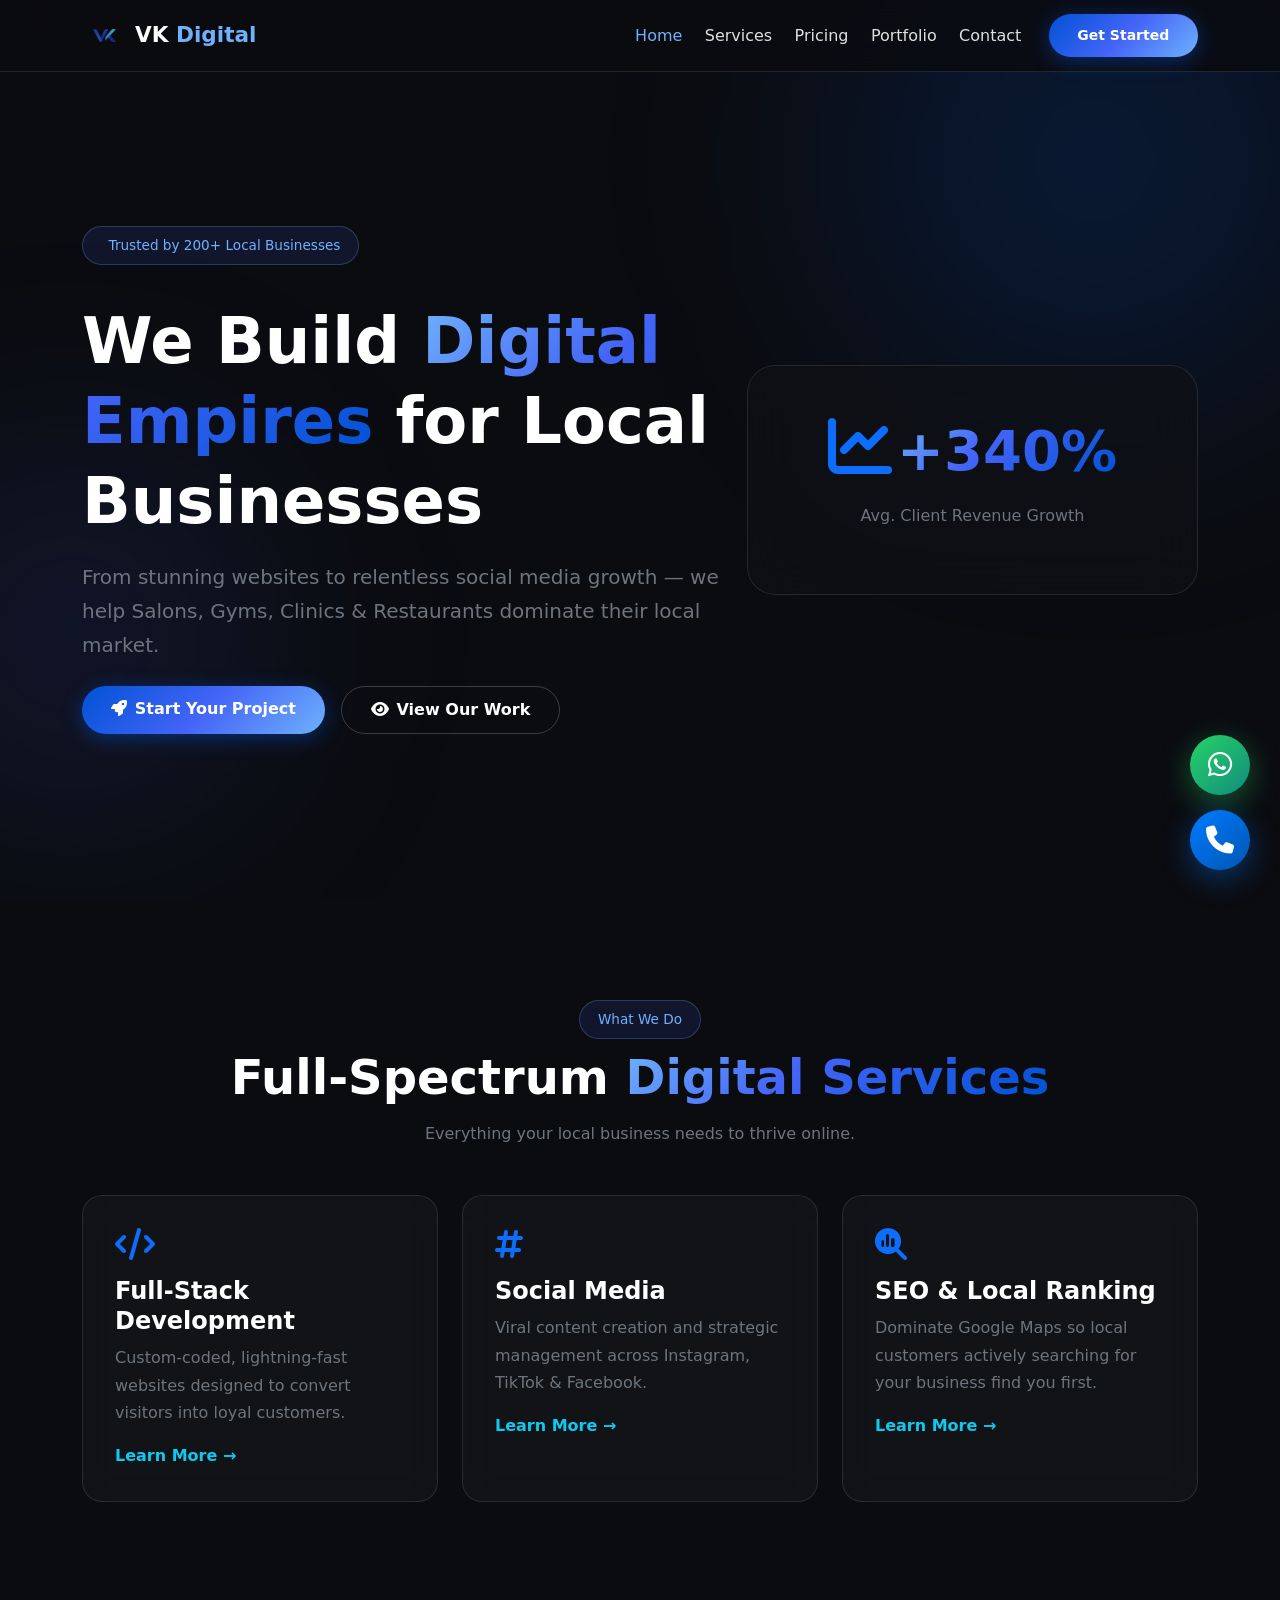
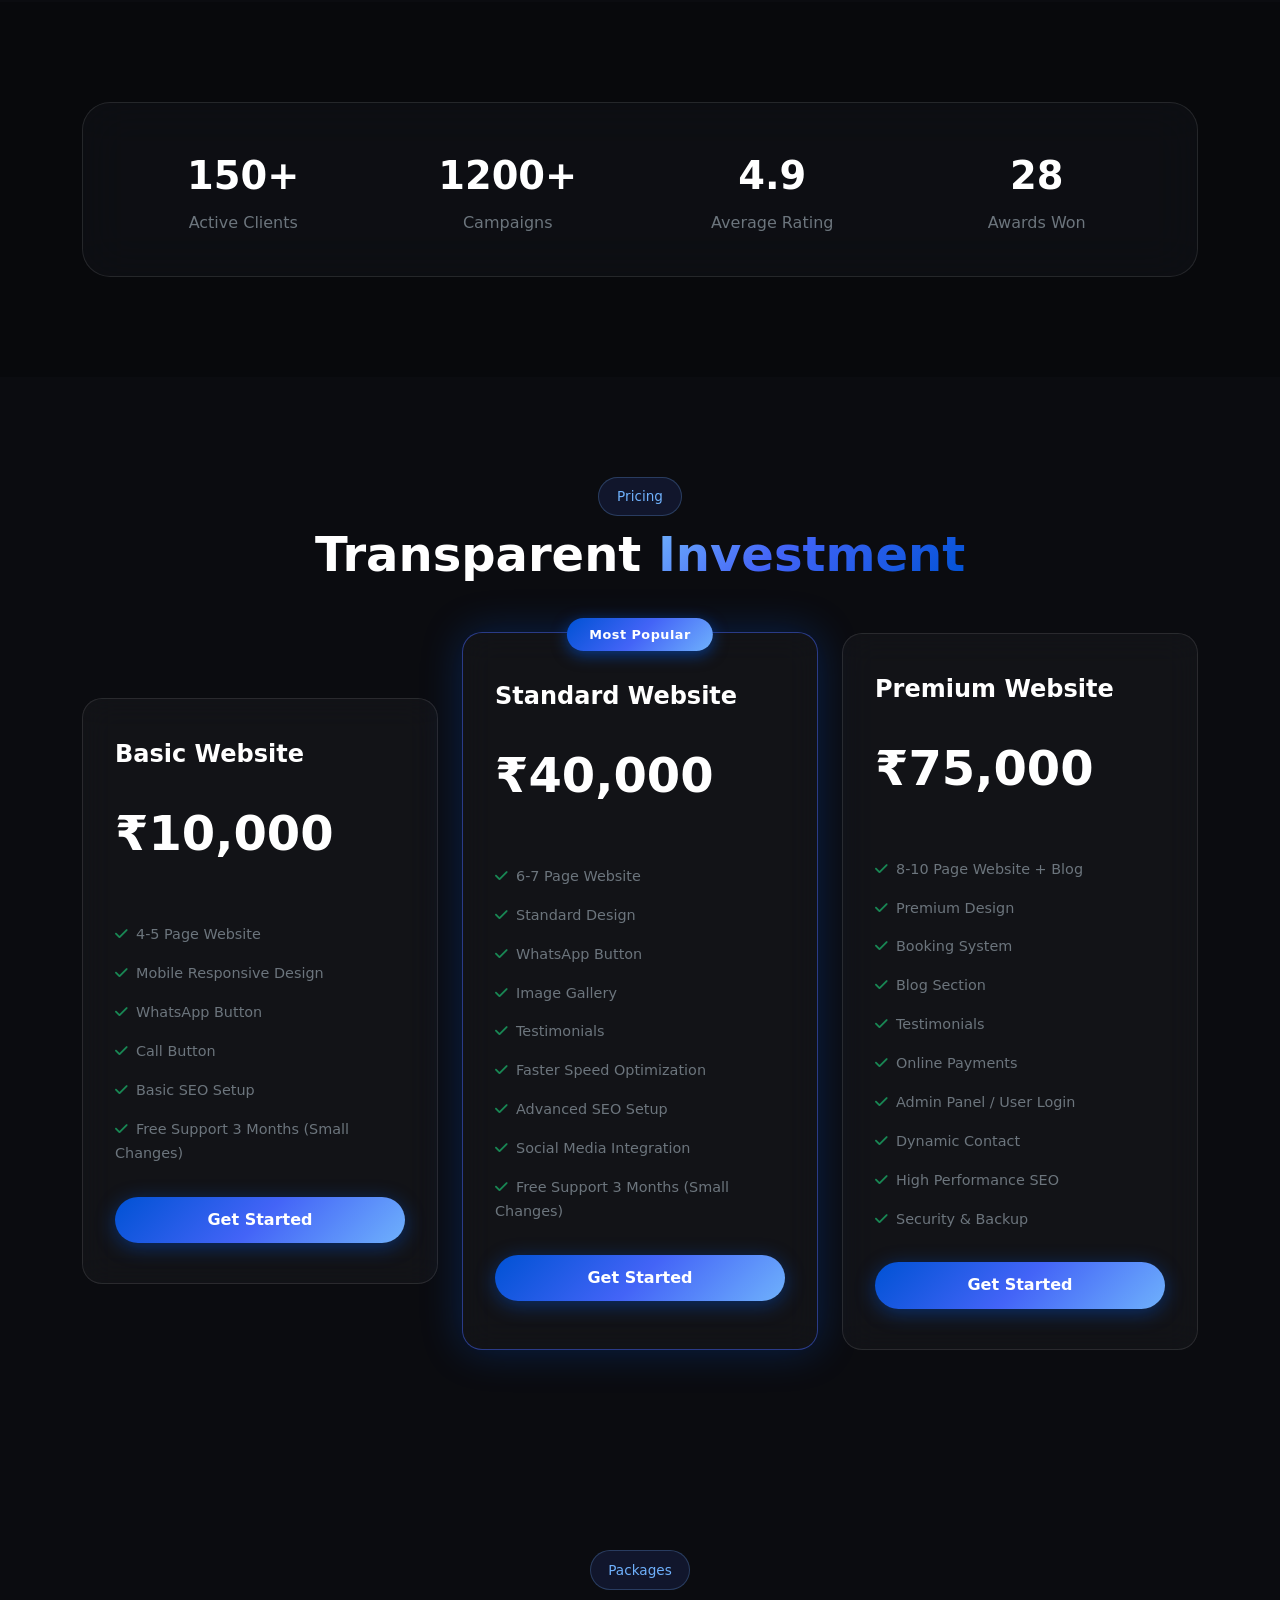
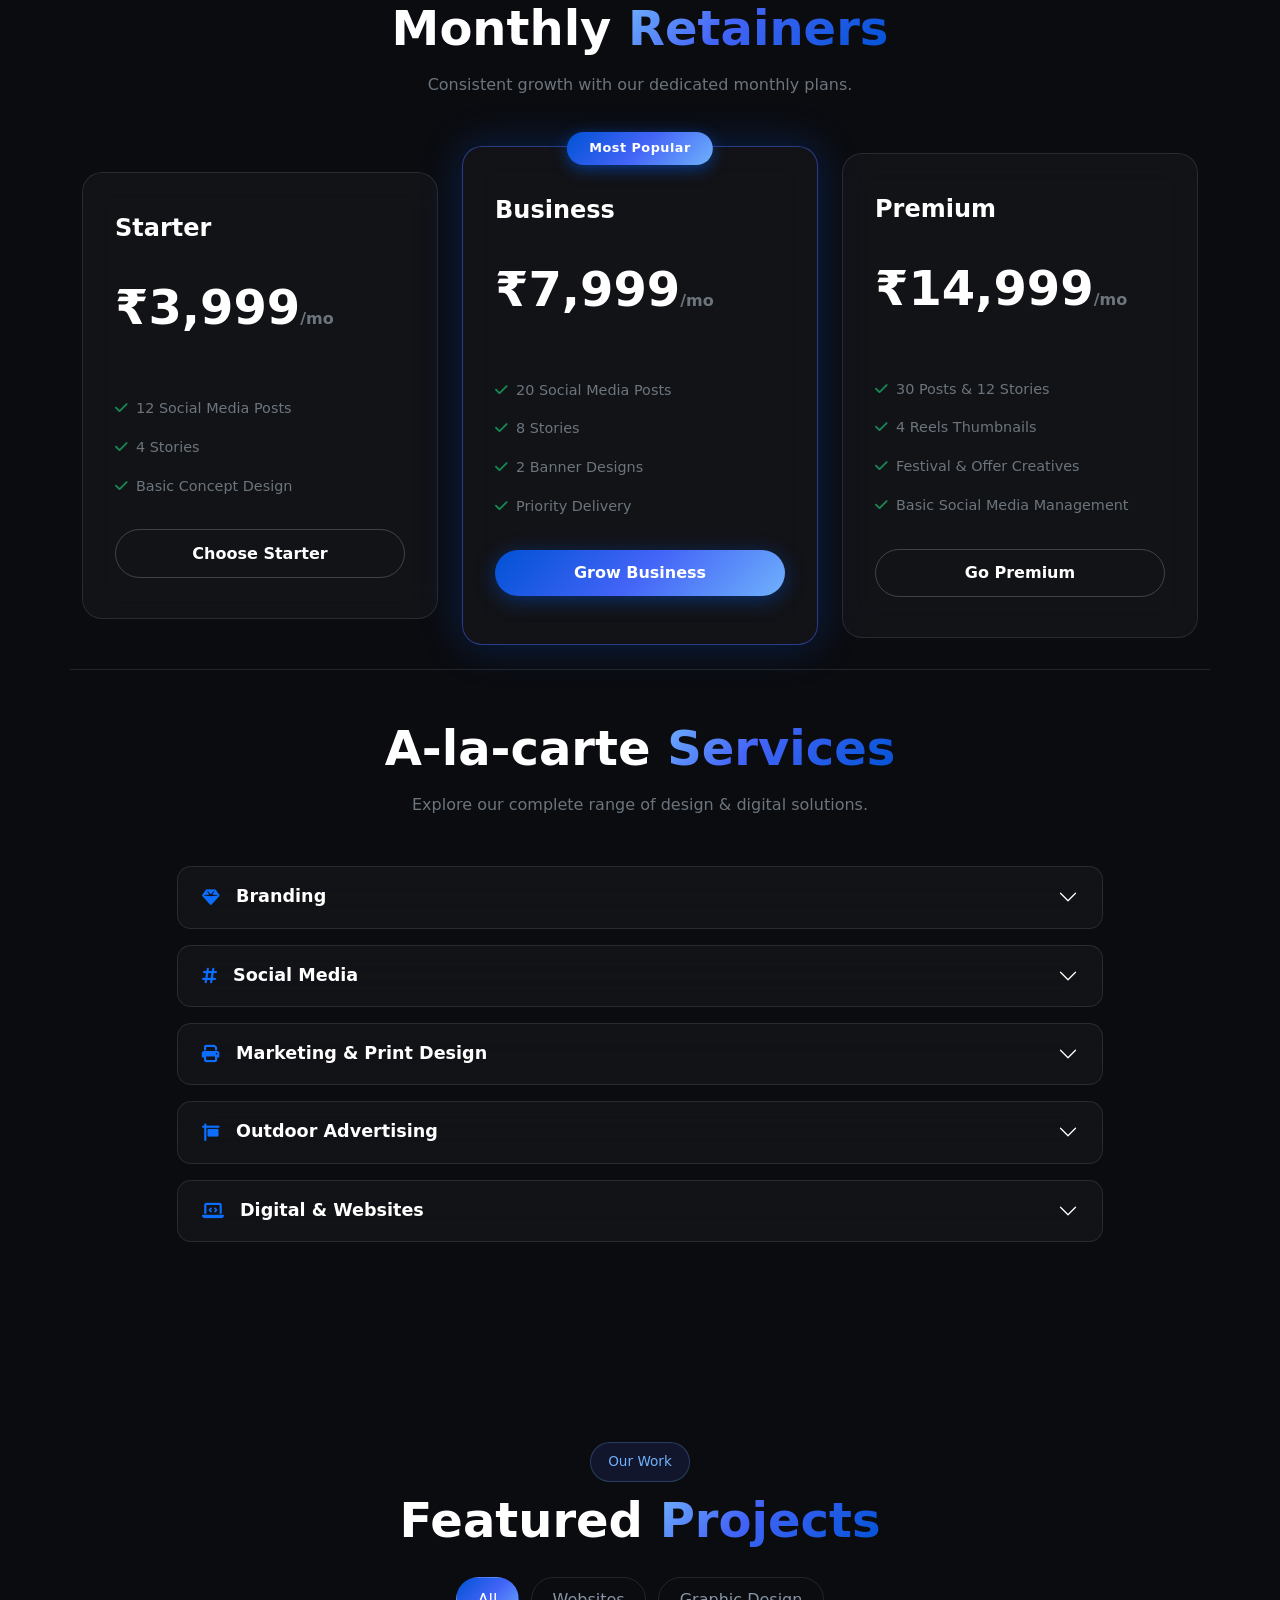
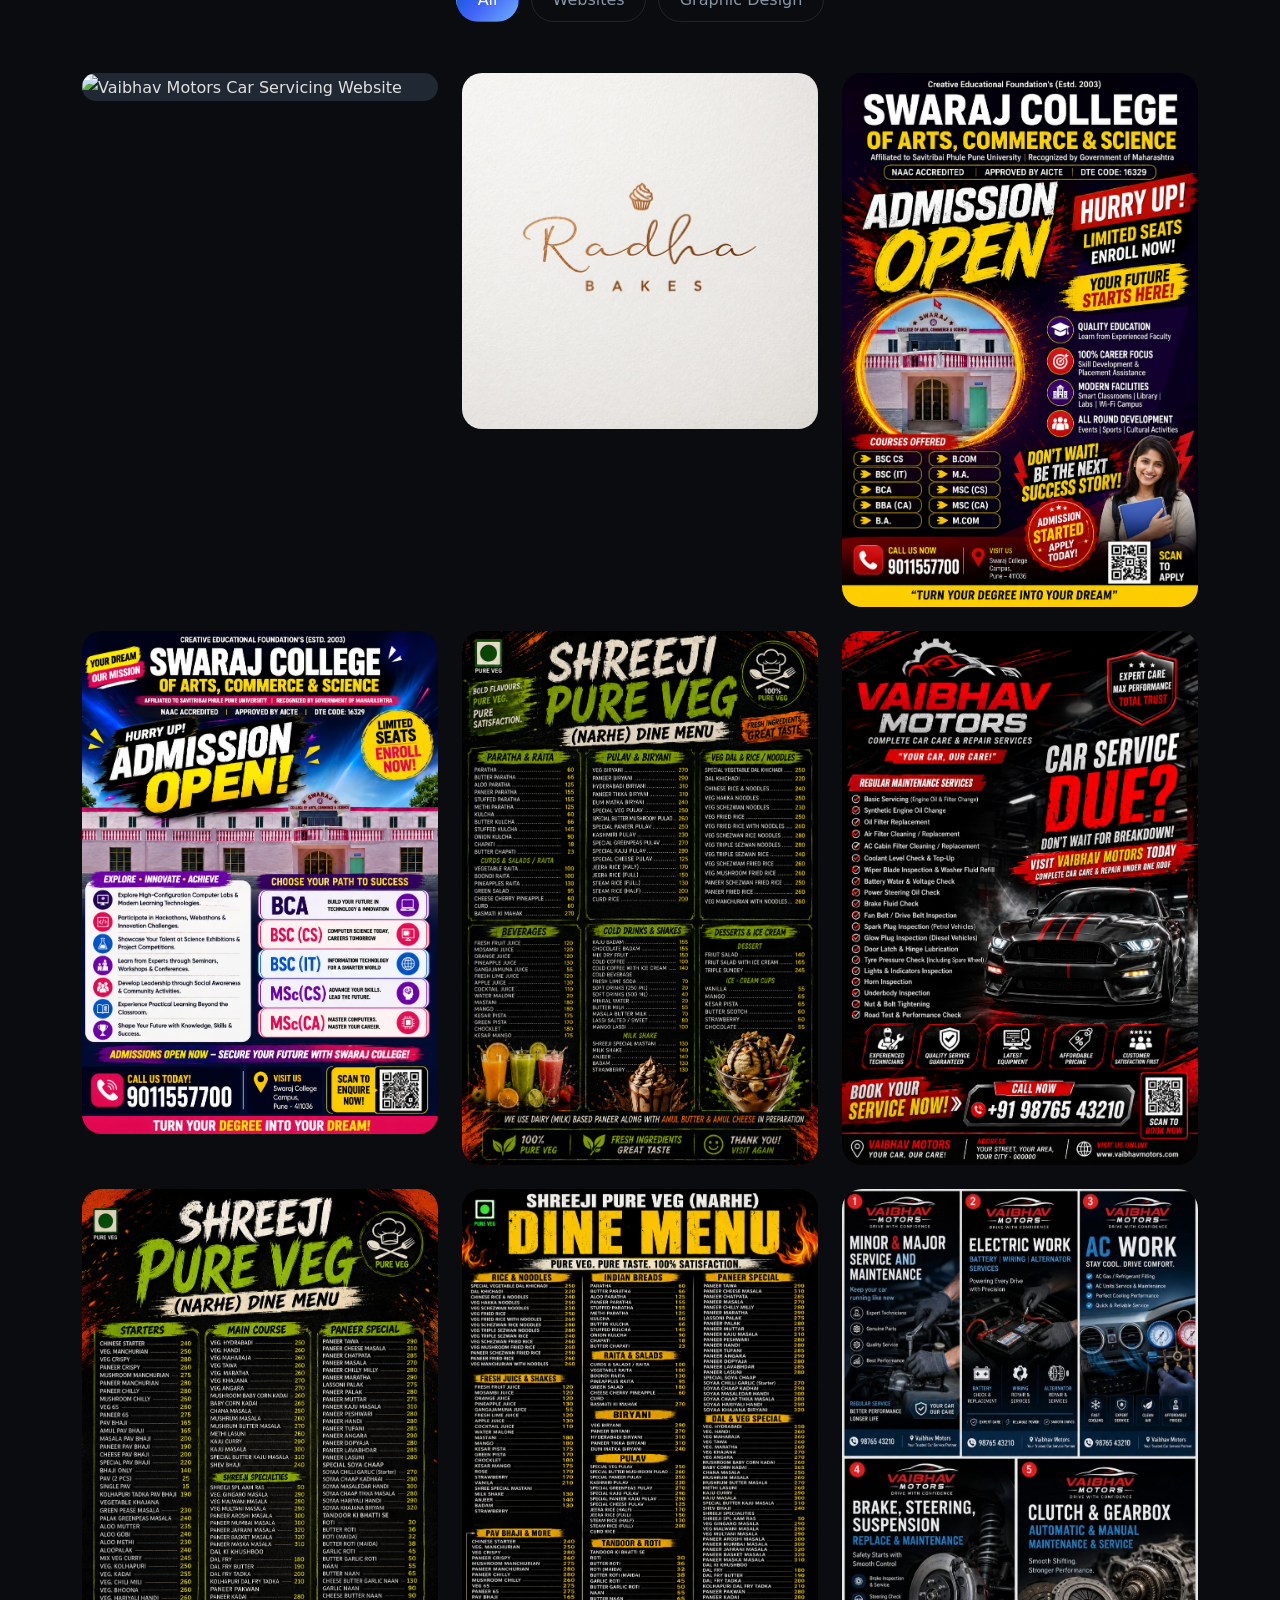
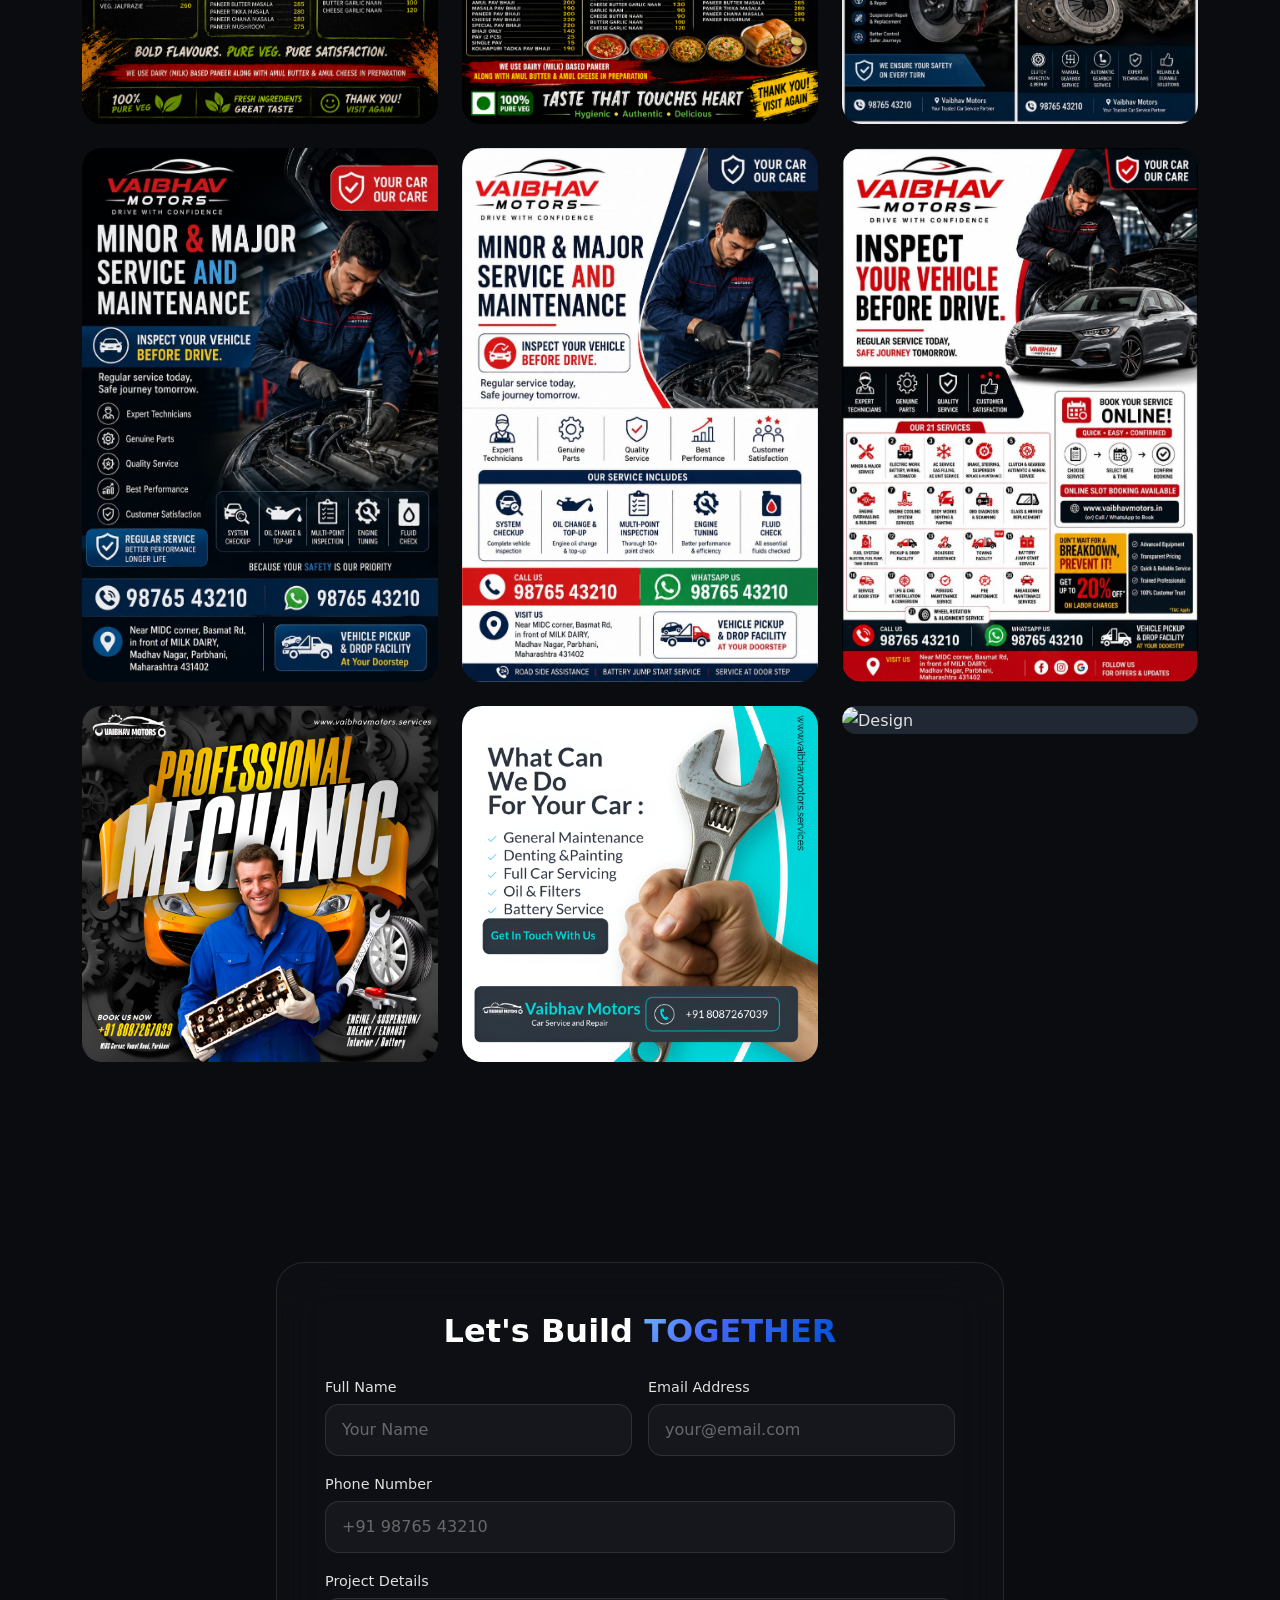
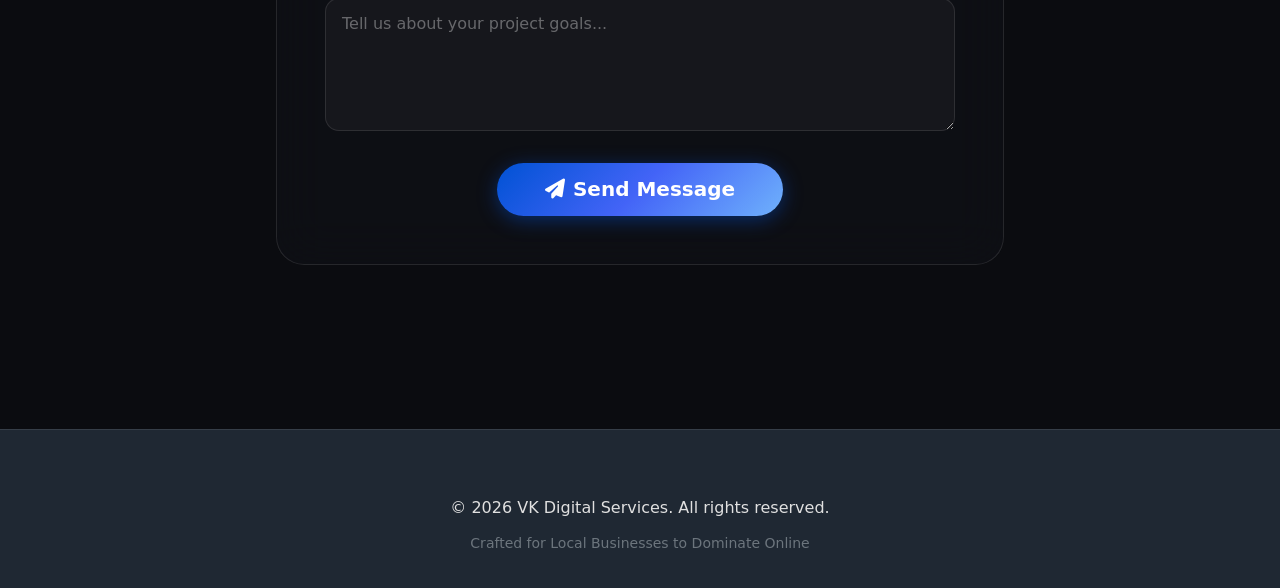
==== commit ea72aeb5: "Add files via upload" ====
--- a/index.html
+++ b/index.html
@@ -9,6 +9,7 @@
     <meta name="robots" content="index, follow" />
     <meta name="theme-color" content="#0b0c10" />
     <title>VK Digital Services — Premium Digital Agency for Local Businesses</title>
+    <link rel="icon" type="image/png" href="images/VK logo.png" />
 
     <!-- Bootstrap 5 & FontAwesome -->
     <link href="https://cdn.jsdelivr.net/npm/bootstrap@5.3.3/dist/css/bootstrap.min.css" rel="stylesheet" />
@@ -22,7 +23,7 @@
     <nav class="navbar navbar-expand-lg fixed-top" id="mainNav">
         <div class="container">
             <a class="navbar-brand" href="#home">
-                <i class="fa-solid fa-cube text-primary"></i>
+                <img src="images/VK logo.png" alt="VK Digital" class="custom-logo">
                 <span>VK<span class="brand-highlight"> Digital</span></span>
             </a>
             <button class="navbar-toggler navbar-dark" type="button" data-bs-toggle="collapse" data-bs-target="#navbarContent">
--- a/Style.css
+++ b/Style.css
@@ -81,6 +81,13 @@
             display: inline;
         }
 
+        /* Custom Navbar Logo Styling */
+.custom-logo {
+    max-height: 45px;   /* Height adjust karein apne navbar ke hisaab se */
+    width: auto;        /* Width automatically adjust hogi */
+    display: block;
+}
+
         /* ===== GLASS COMPONENTS ===== */
         .glass-card {
             background: var(--clr-glass-bg);
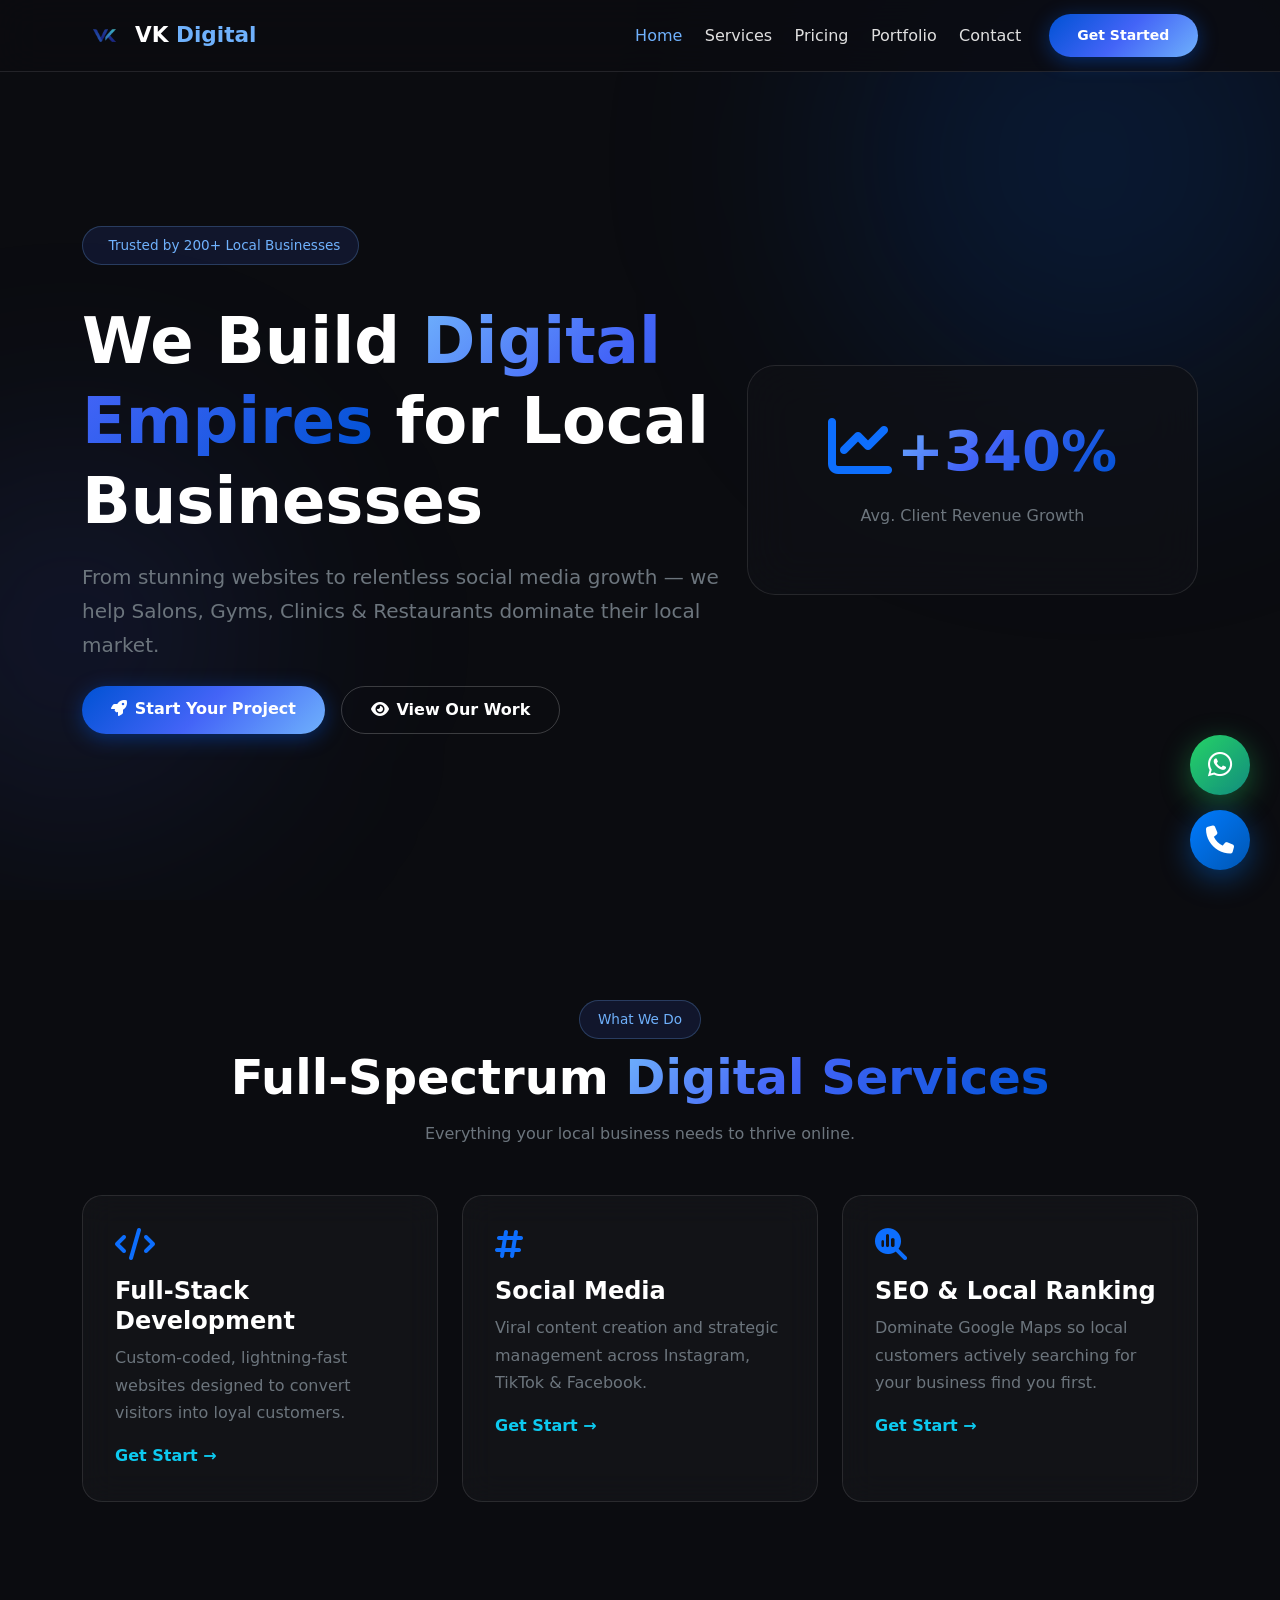
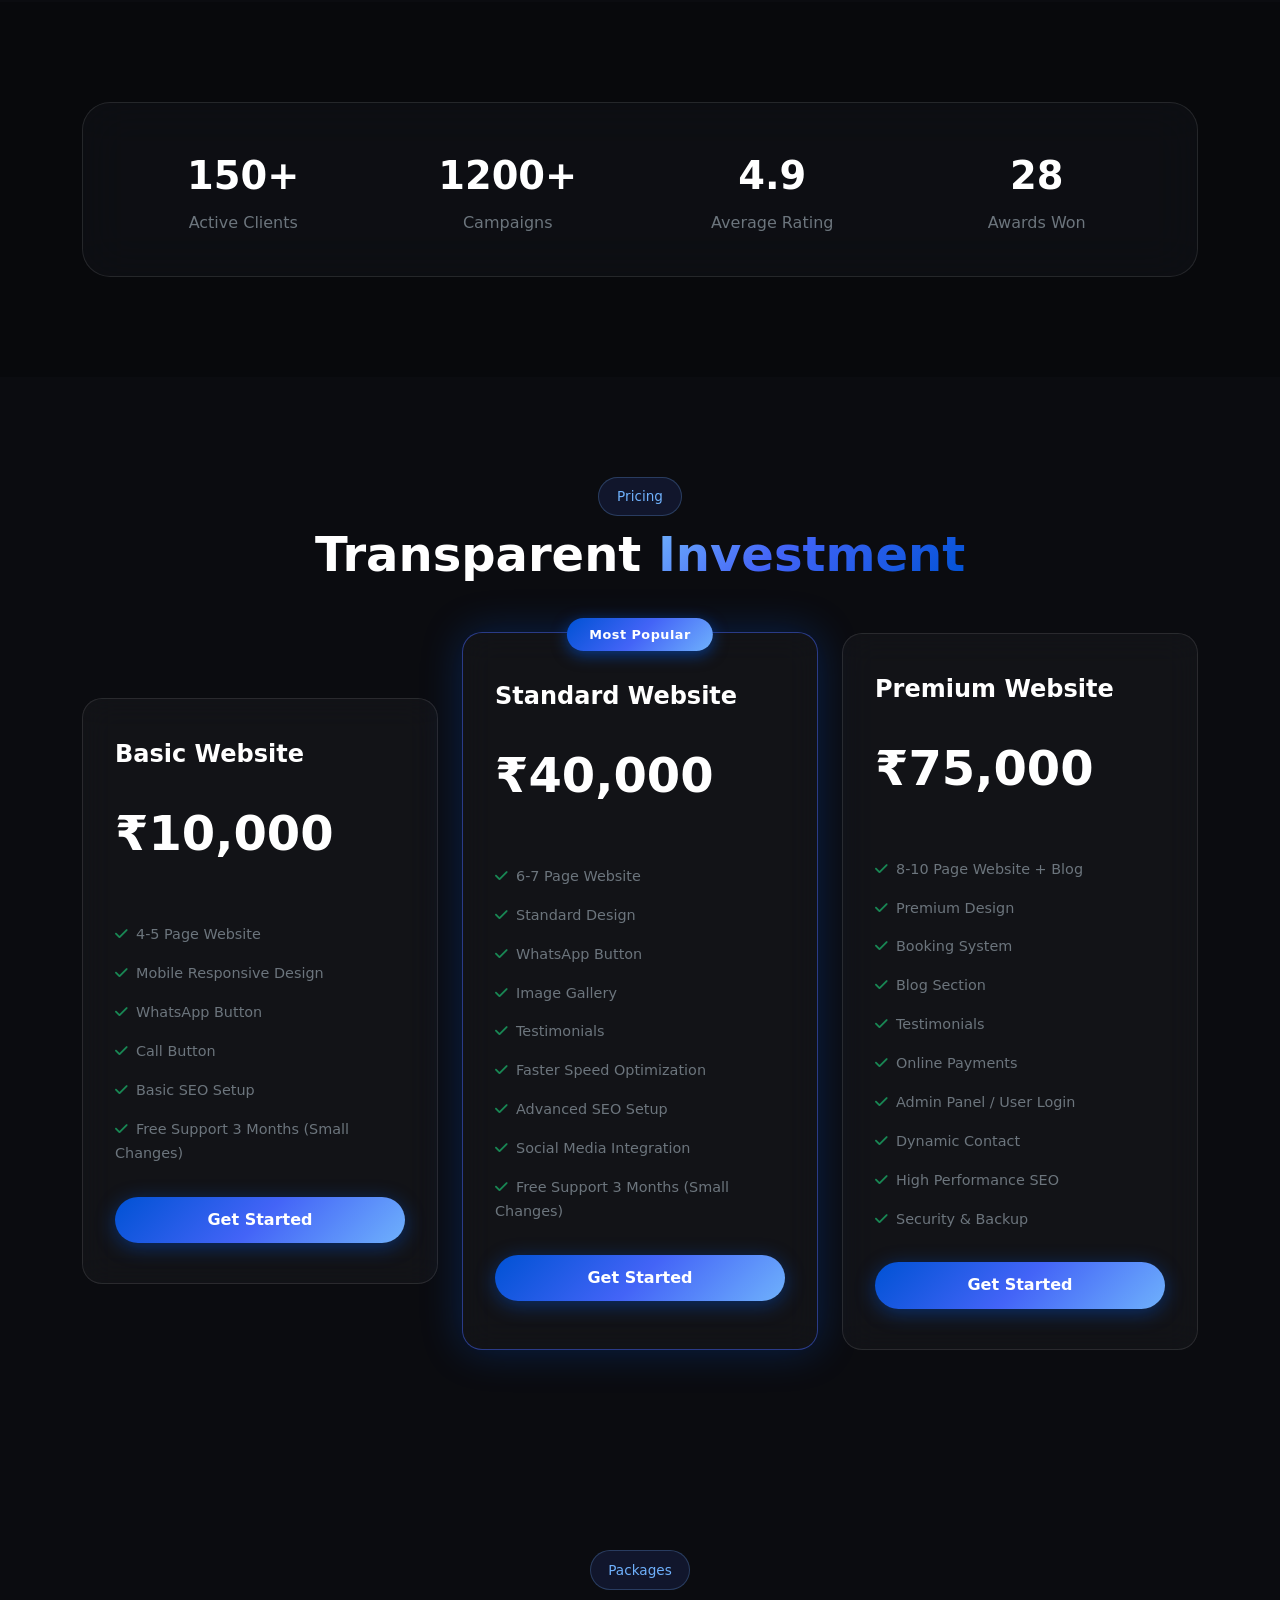
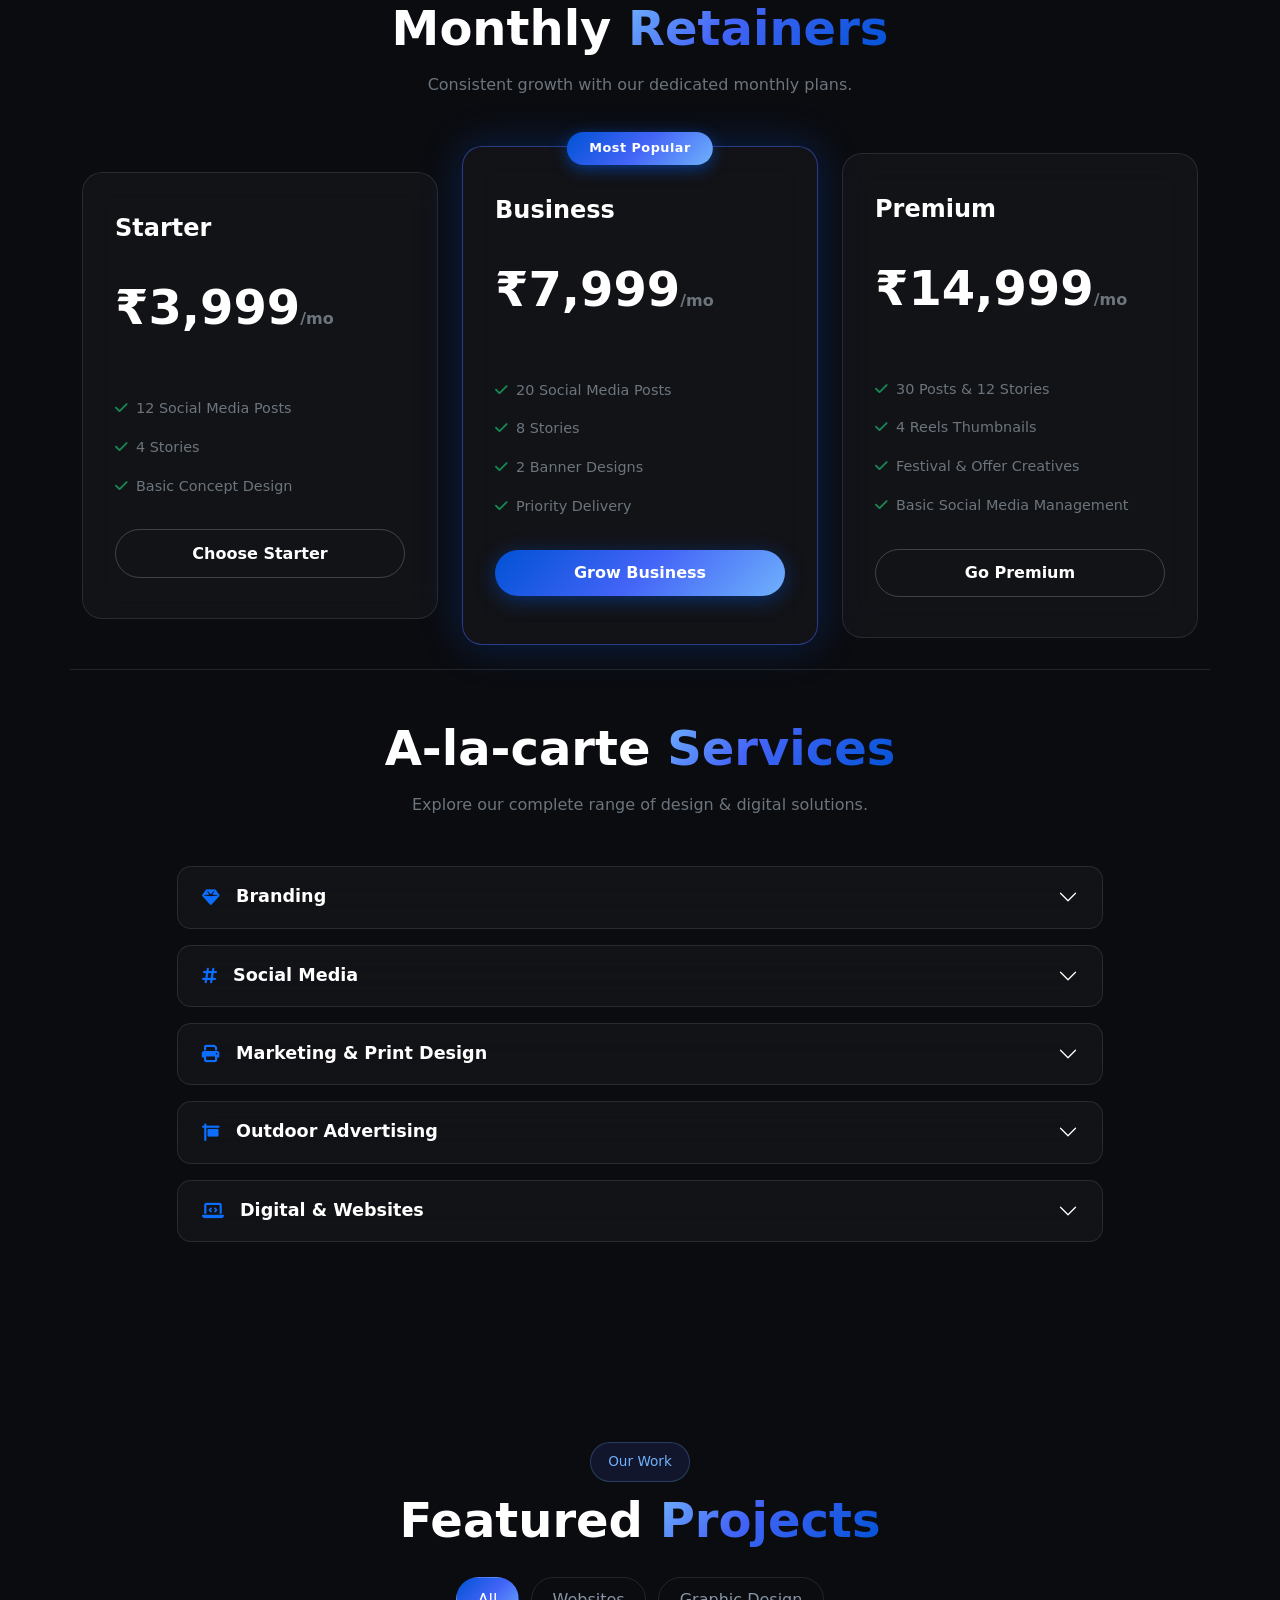
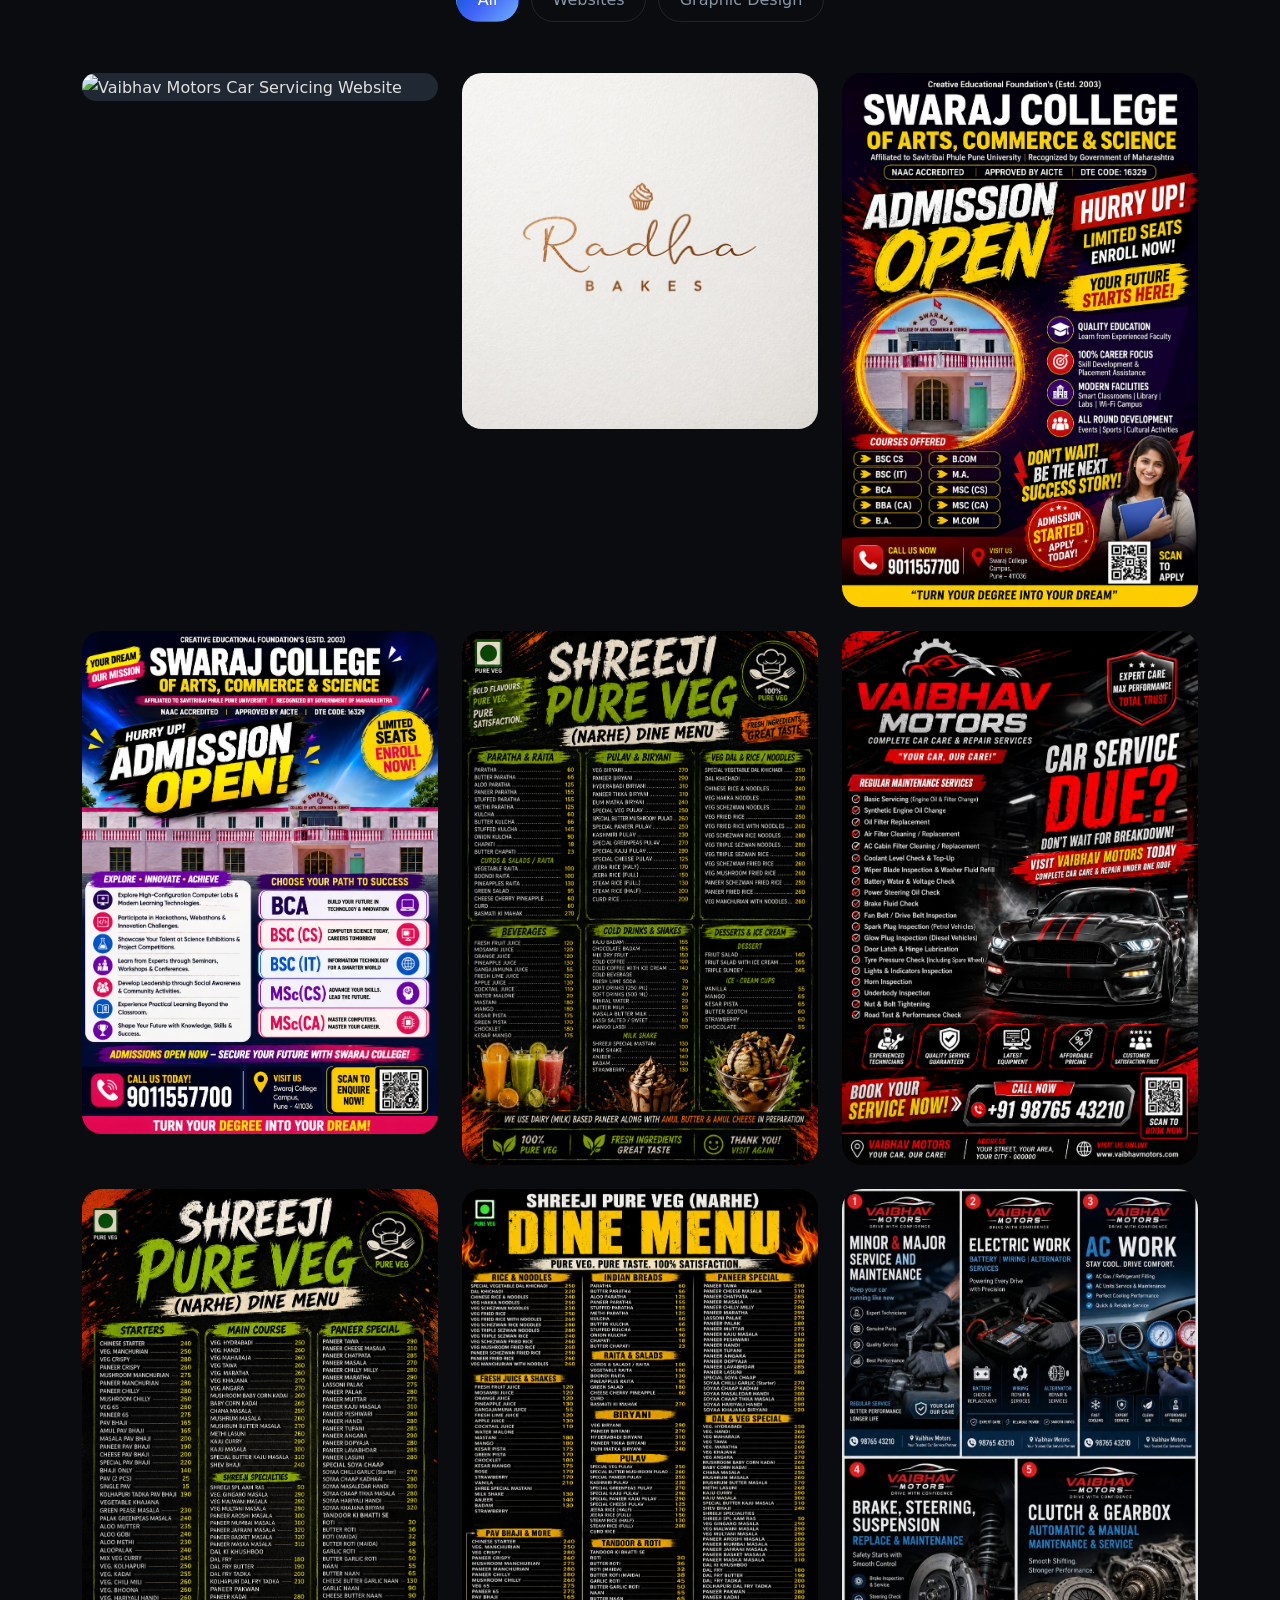
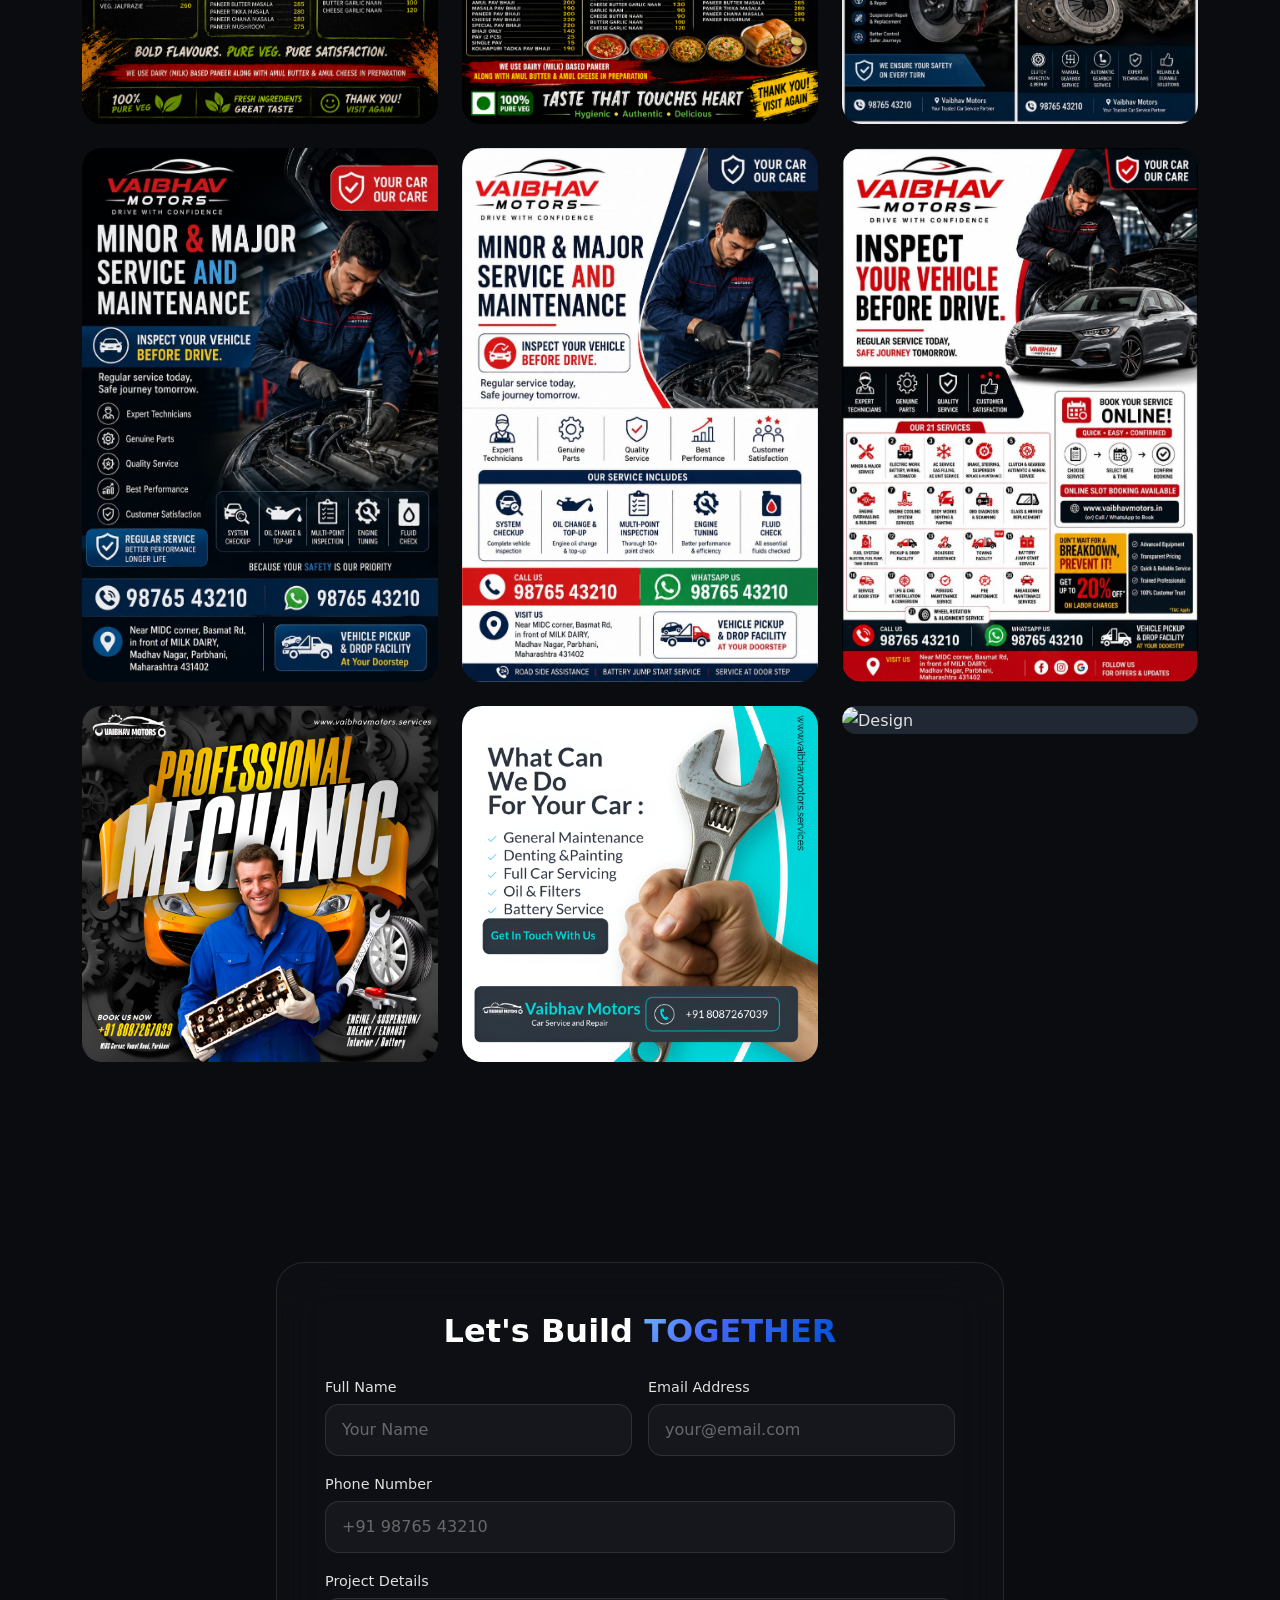
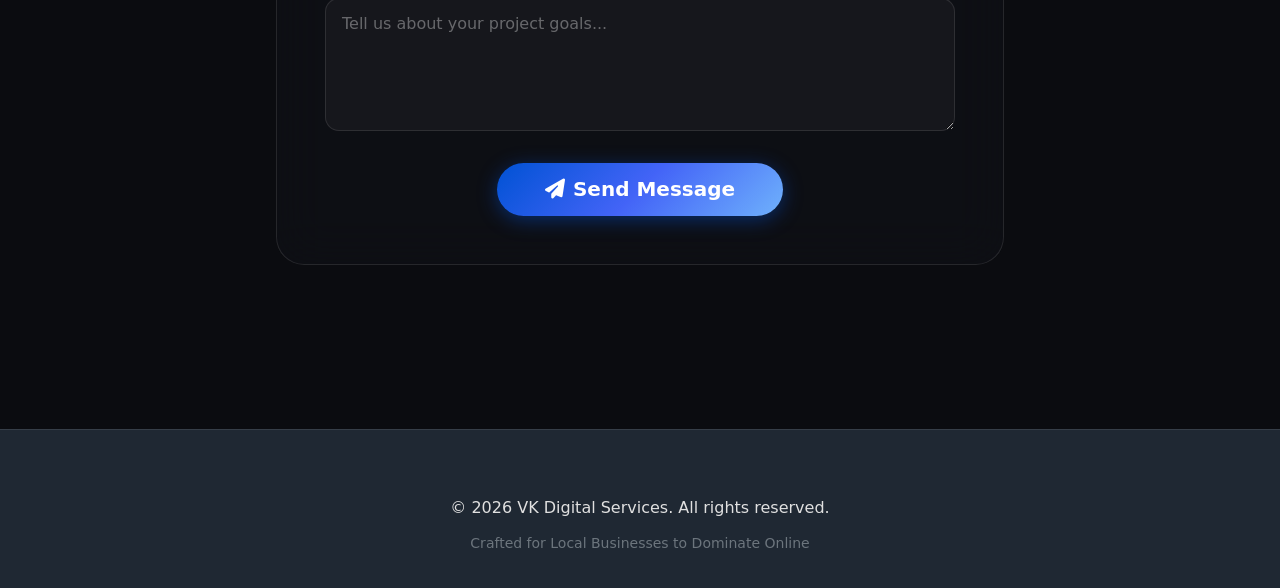
==== commit 41edc8b2: "Update index.html" ====
--- a/index.html
+++ b/index.html
@@ -82,7 +82,7 @@
                         <i class="fa-solid fa-code text-primary fs-2 mb-3"></i>
                         <h4>Full-Stack Development</h4>
                         <p class="text-secondary">Custom-coded, lightning-fast websites designed to convert visitors into loyal customers.</p>
-                        <a href="#contact" class="text-info text-decoration-none fw-semibold">Learn More &rarr;</a>
+                        <a href="#contact" class="text-info text-decoration-none fw-semibold">Get Start &rarr;</a>
                     </div>
                 </div>
                 <div class="col-md-6 col-lg-4" data-reveal>
@@ -90,7 +90,7 @@
                         <i class="fa-solid fa-hashtag text-primary fs-2 mb-3"></i>
                         <h4>Social Media</h4>
                         <p class="text-secondary">Viral content creation and strategic management across Instagram, TikTok &amp; Facebook.</p>
-                        <a href="#contact" class="text-info text-decoration-none fw-semibold">Learn More &rarr;</a>
+                        <a href="#contact" class="text-info text-decoration-none fw-semibold">Get Start &rarr;</a>
                     </div>
                 </div>
                 <div class="col-md-6 col-lg-4" data-reveal>
@@ -98,7 +98,7 @@
                         <i class="fa-solid fa-magnifying-glass-chart text-primary fs-2 mb-3"></i>
                         <h4>SEO &amp; Local Ranking</h4>
                         <p class="text-secondary">Dominate Google Maps so local customers actively searching for your business find you first.</p>
-                        <a href="#contact" class="text-info text-decoration-none fw-semibold">Learn More &rarr;</a>
+                        <a href="#contact" class="text-info text-decoration-none fw-semibold">Get Start &rarr;</a>
                     </div>
                 </div>
             </div>
@@ -528,4 +528,4 @@
     <script src="script.js"></script>
 
 </body>
-</html>+</html>
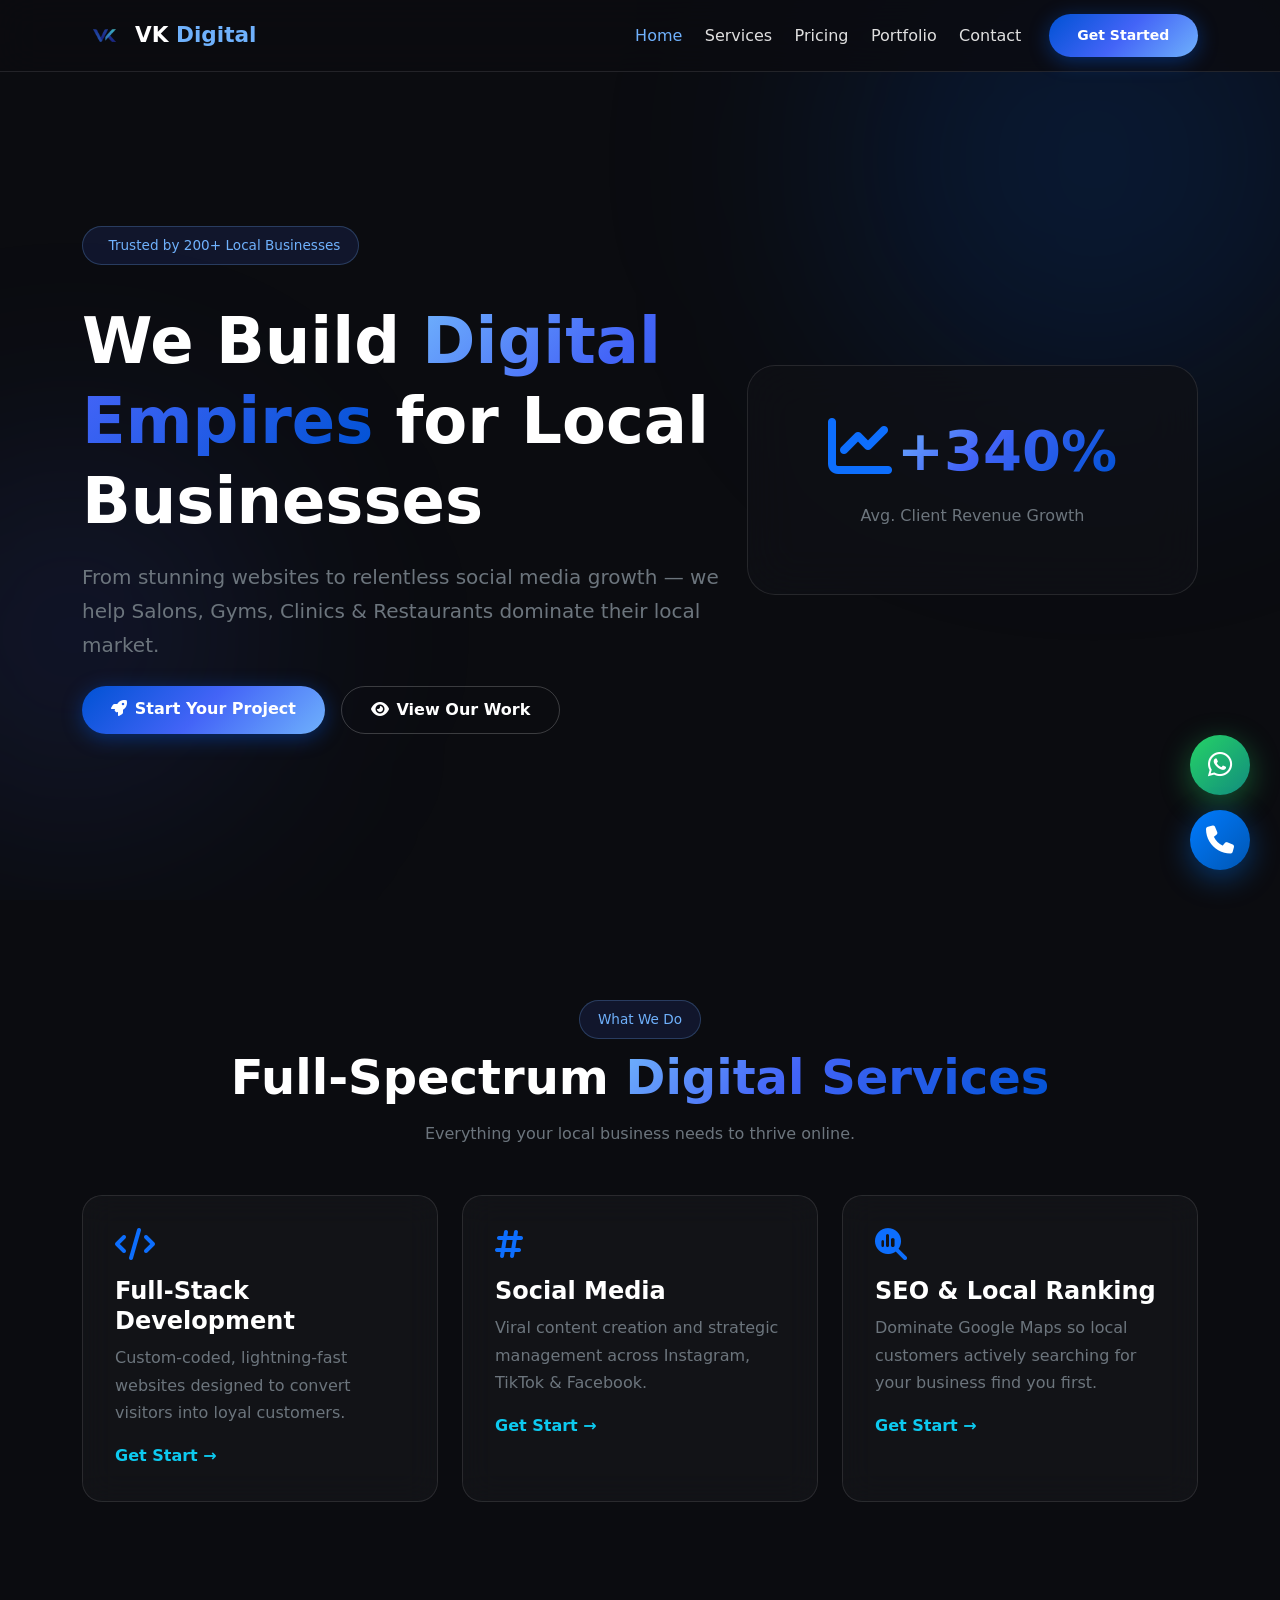
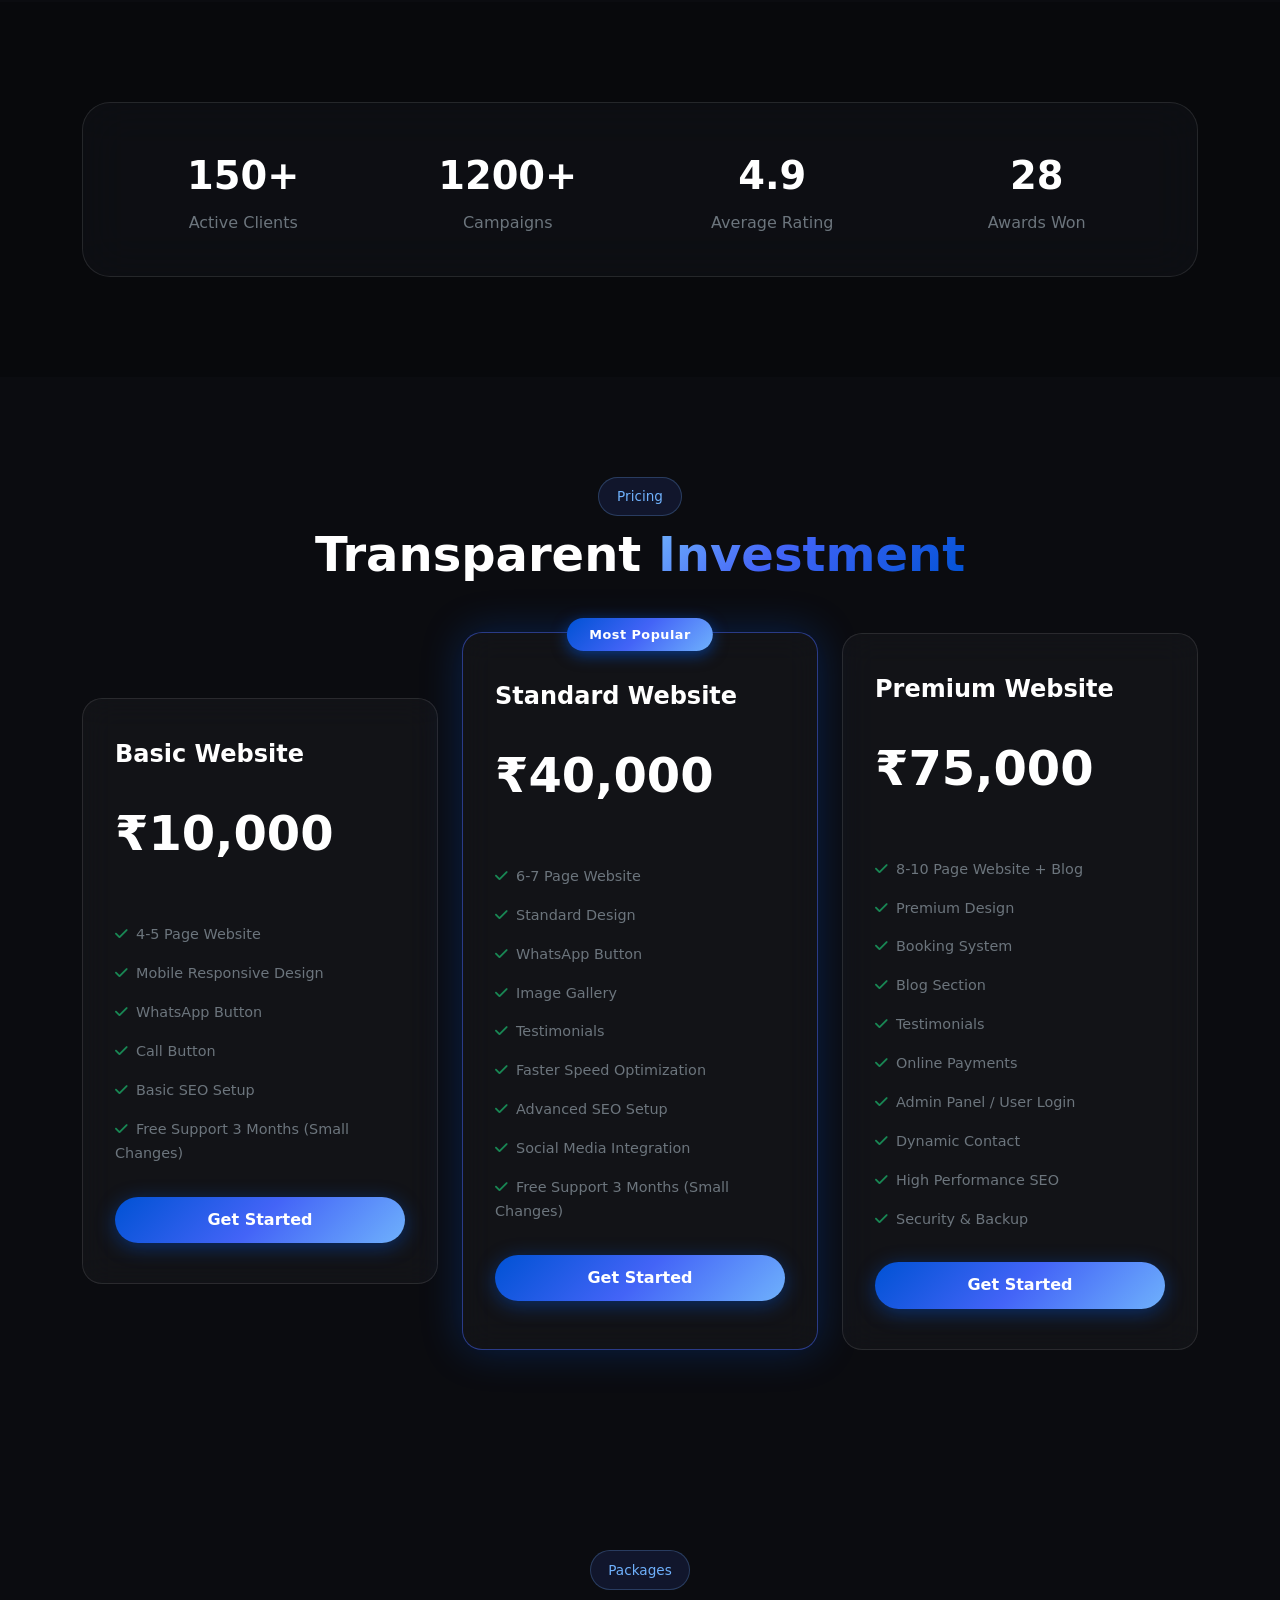
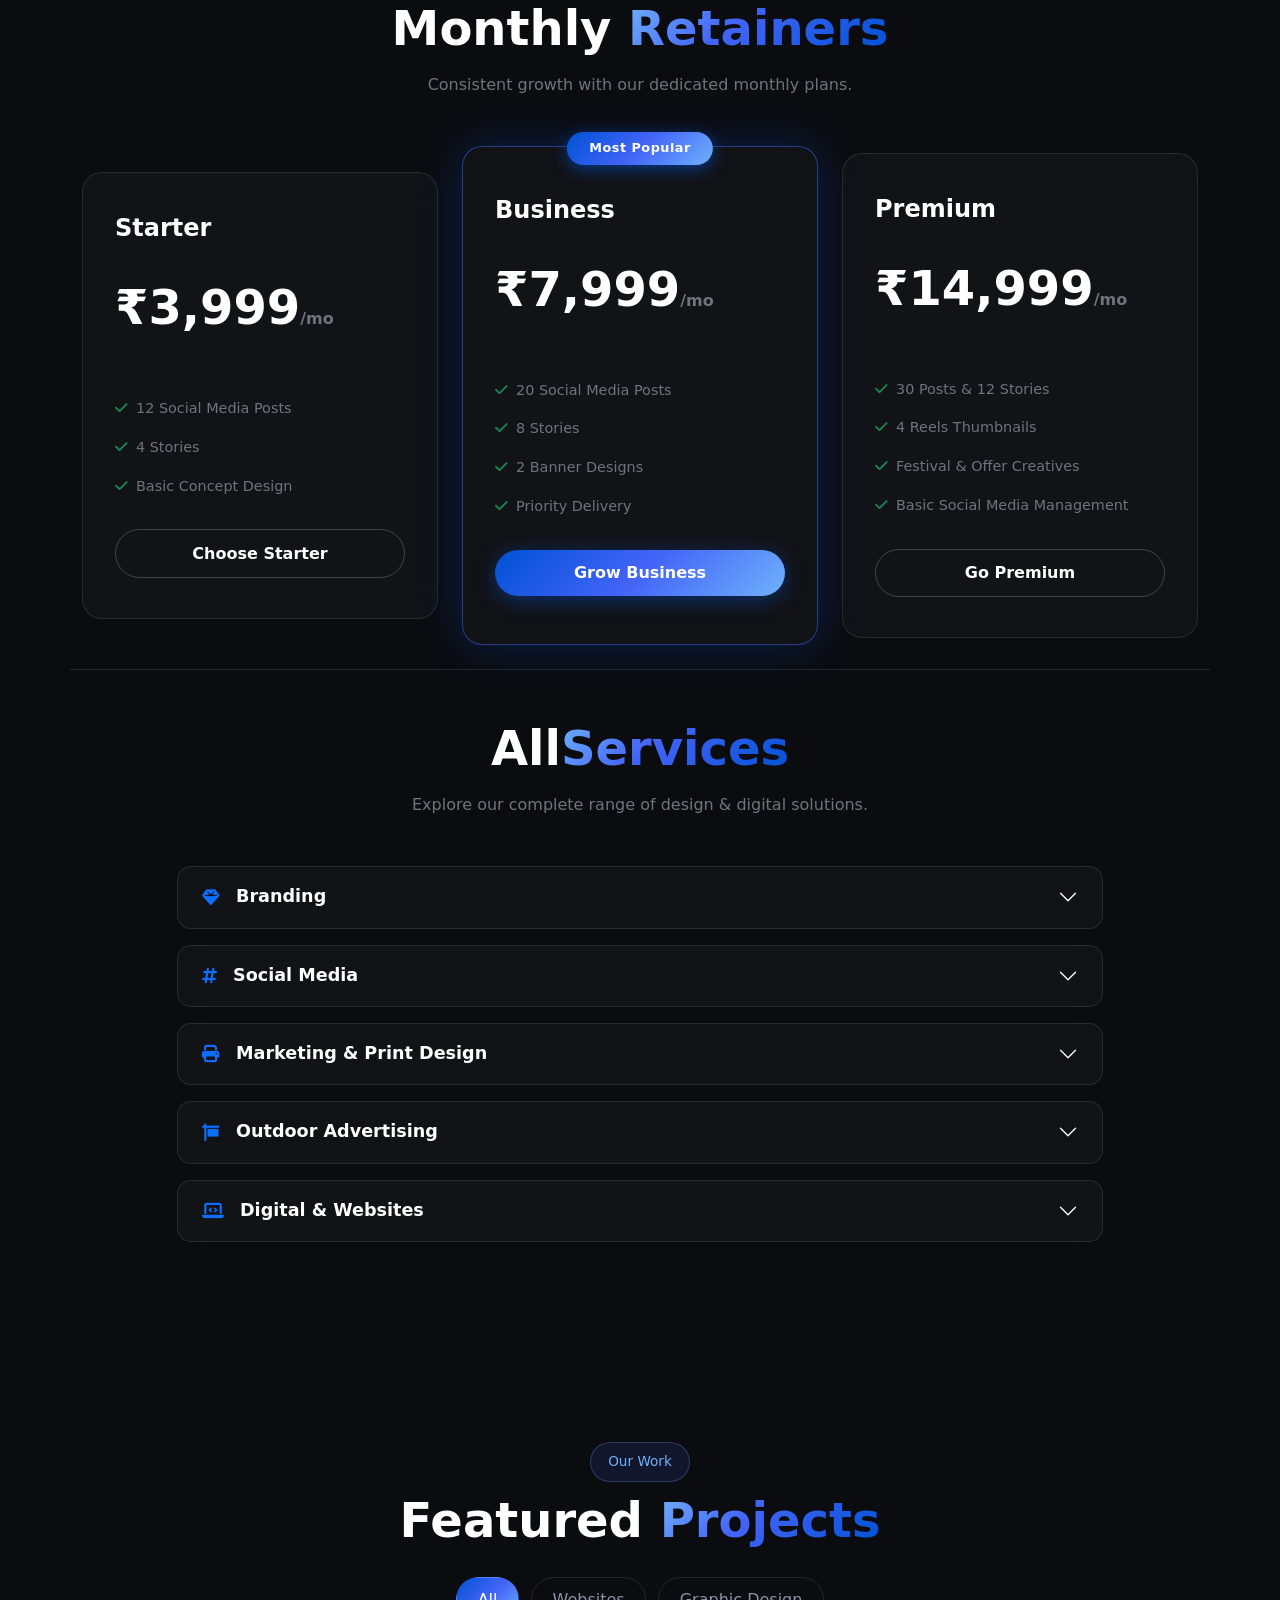
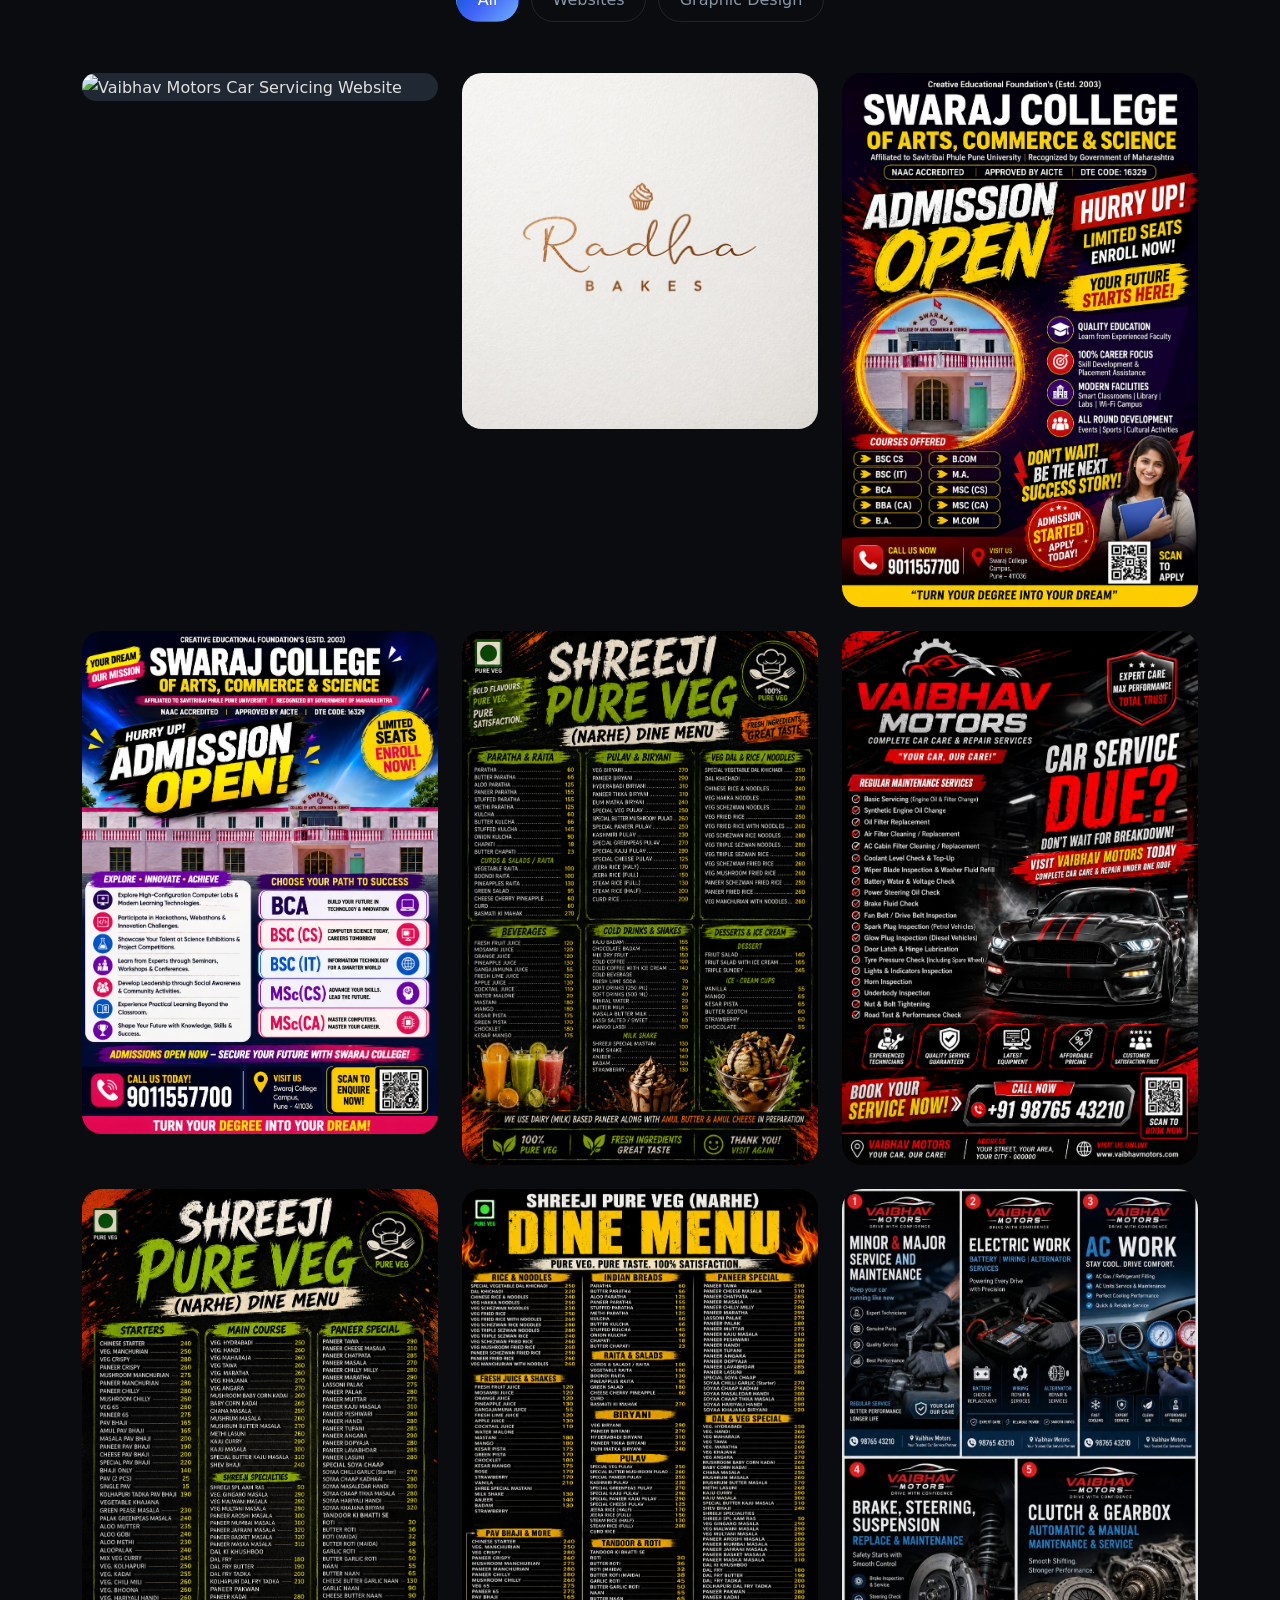
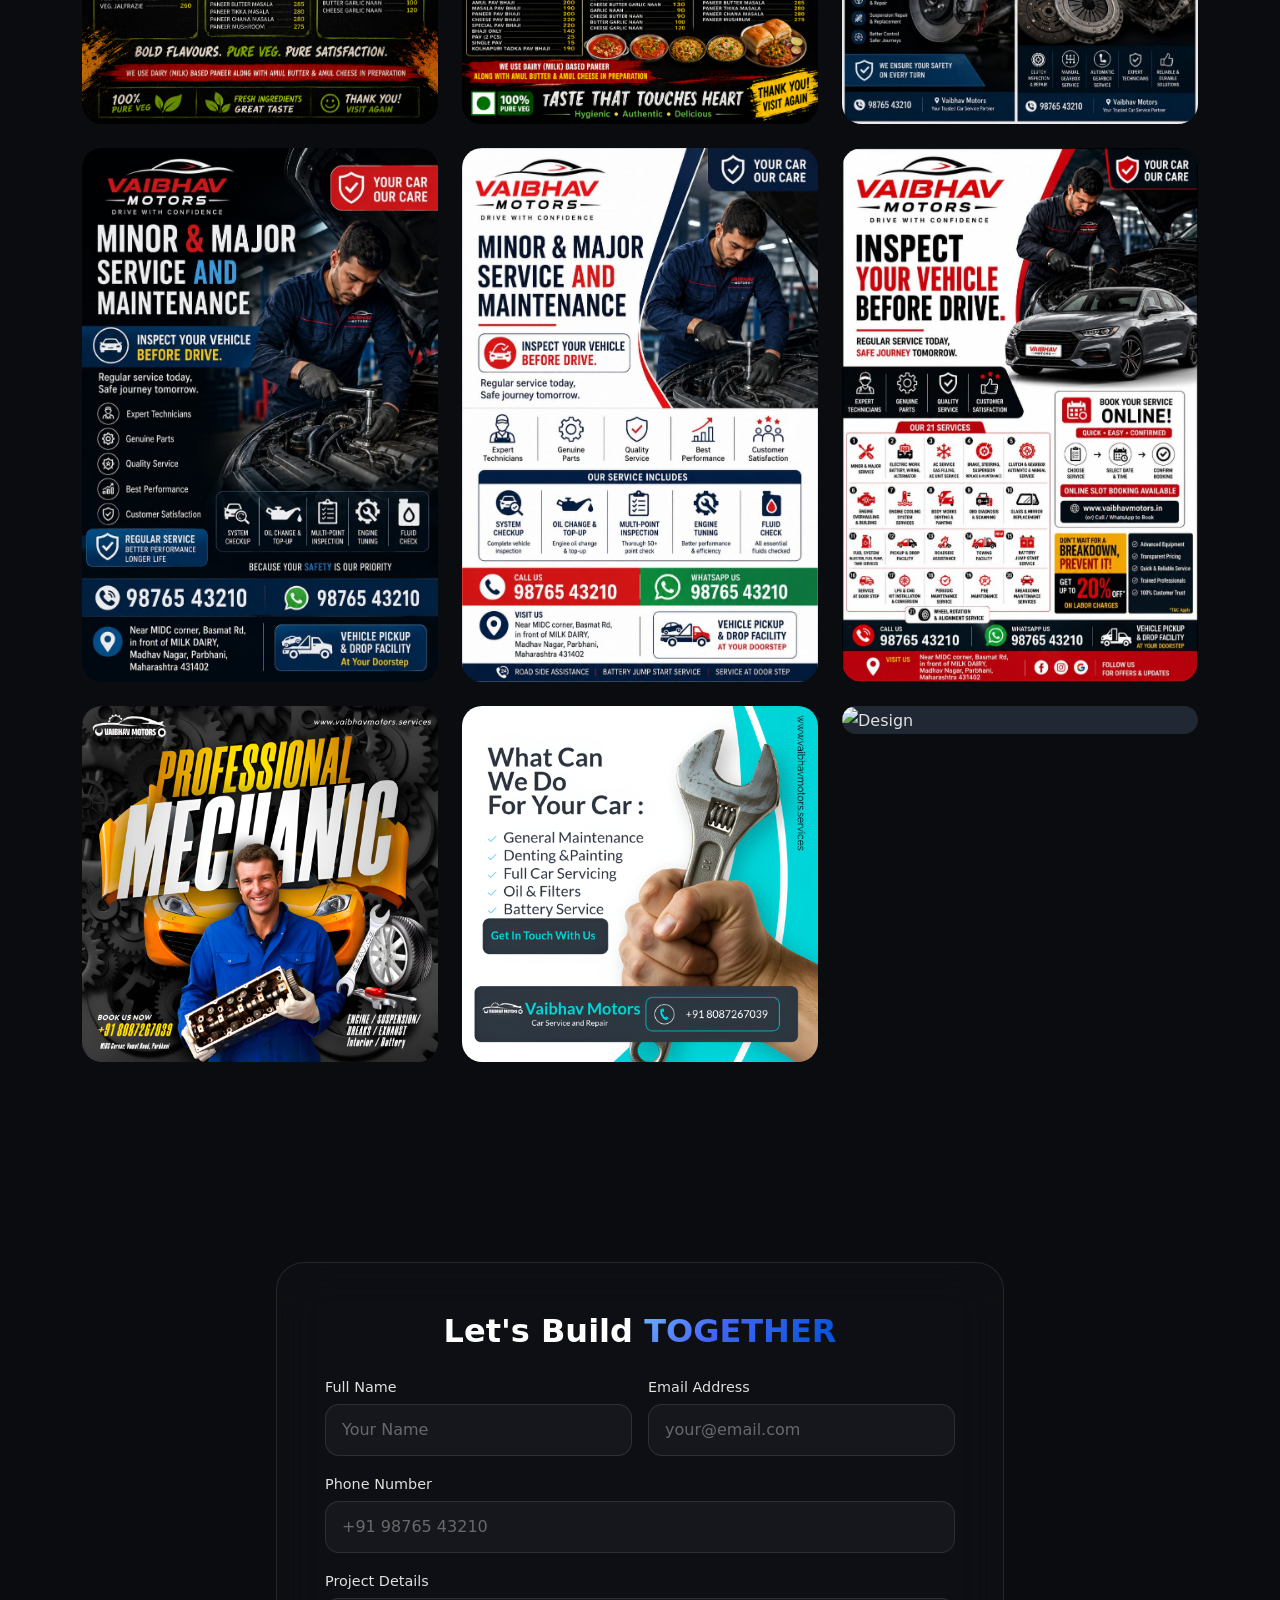
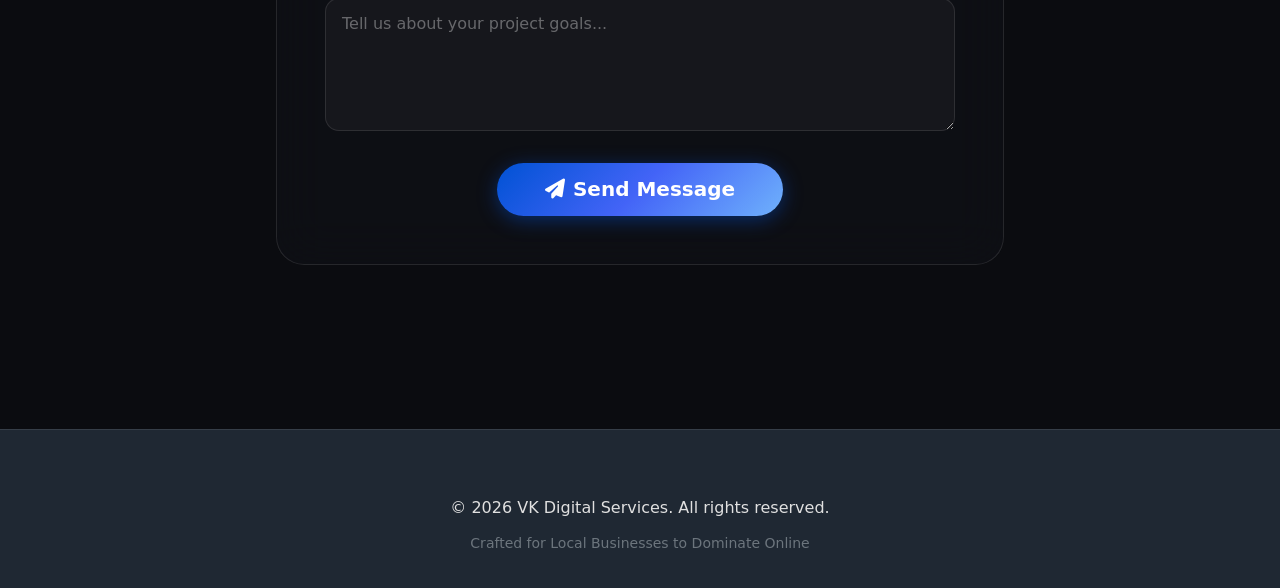
==== commit 74387b1b: "Update index.html" ====
--- a/index.html
+++ b/index.html
@@ -249,7 +249,7 @@
 
             <!-- ===== A-la-carte Accordion ===== -->
             <div class="text-center mb-5 mt-5" data-reveal>
-                <h2 class="section-title">A-la-carte <span class="gradient-text">Services</span></h2>
+                <h2 class="section-title">All<span class="gradient-text">Services</span></h2>
                 <p class="text-secondary">Explore our complete range of design &amp; digital solutions.</p>
             </div>
 
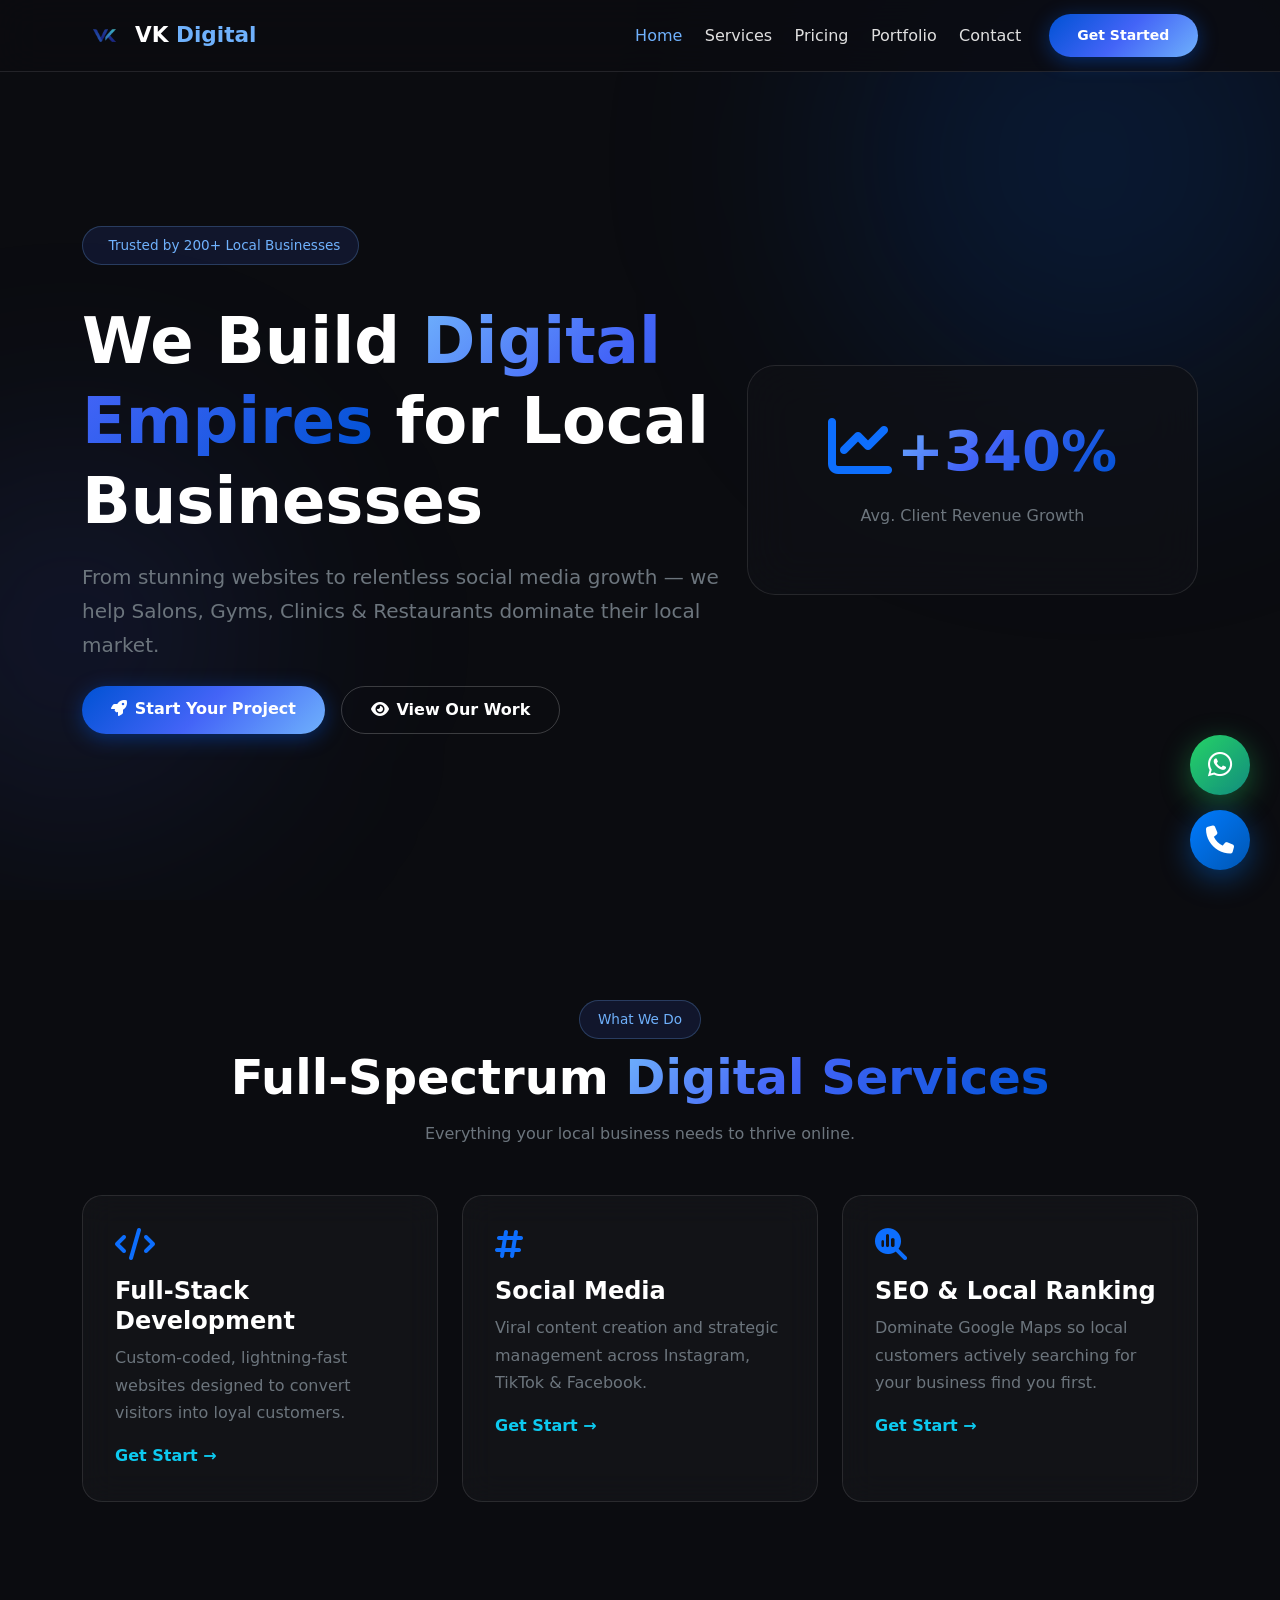
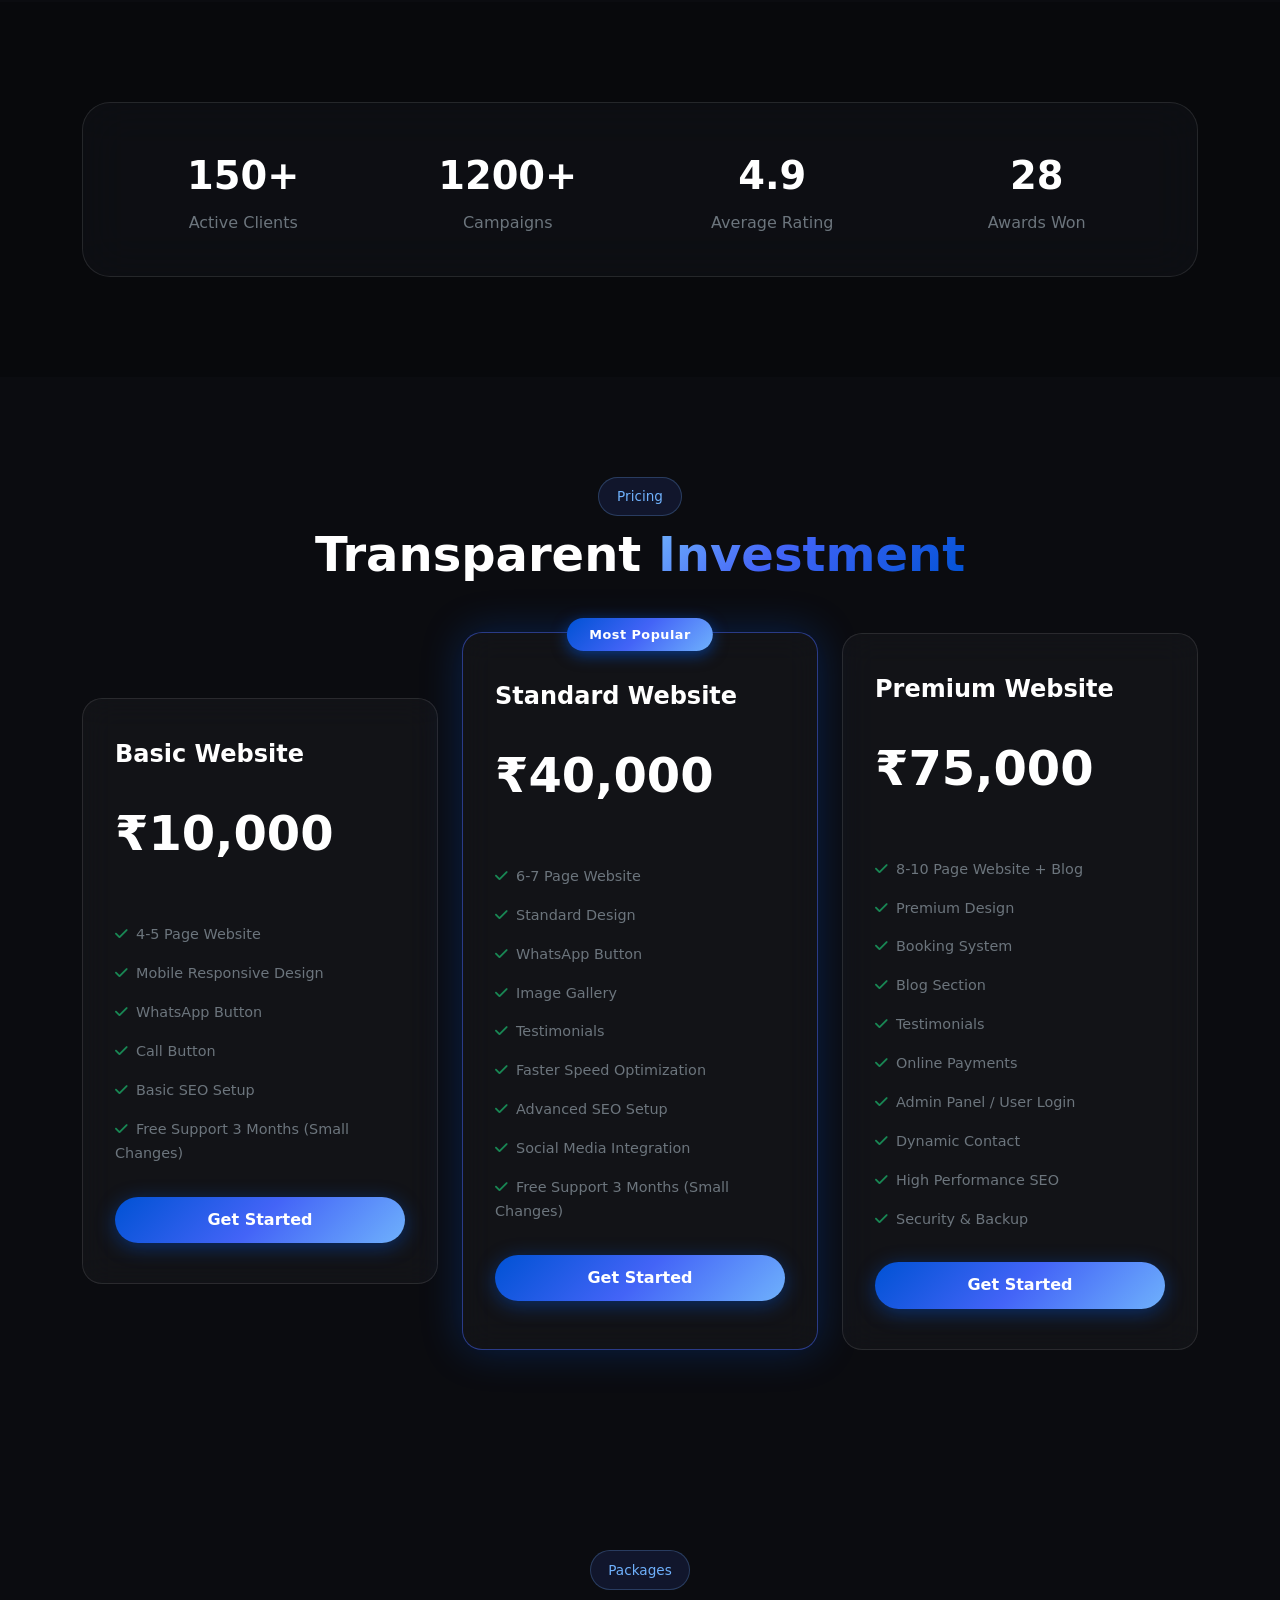
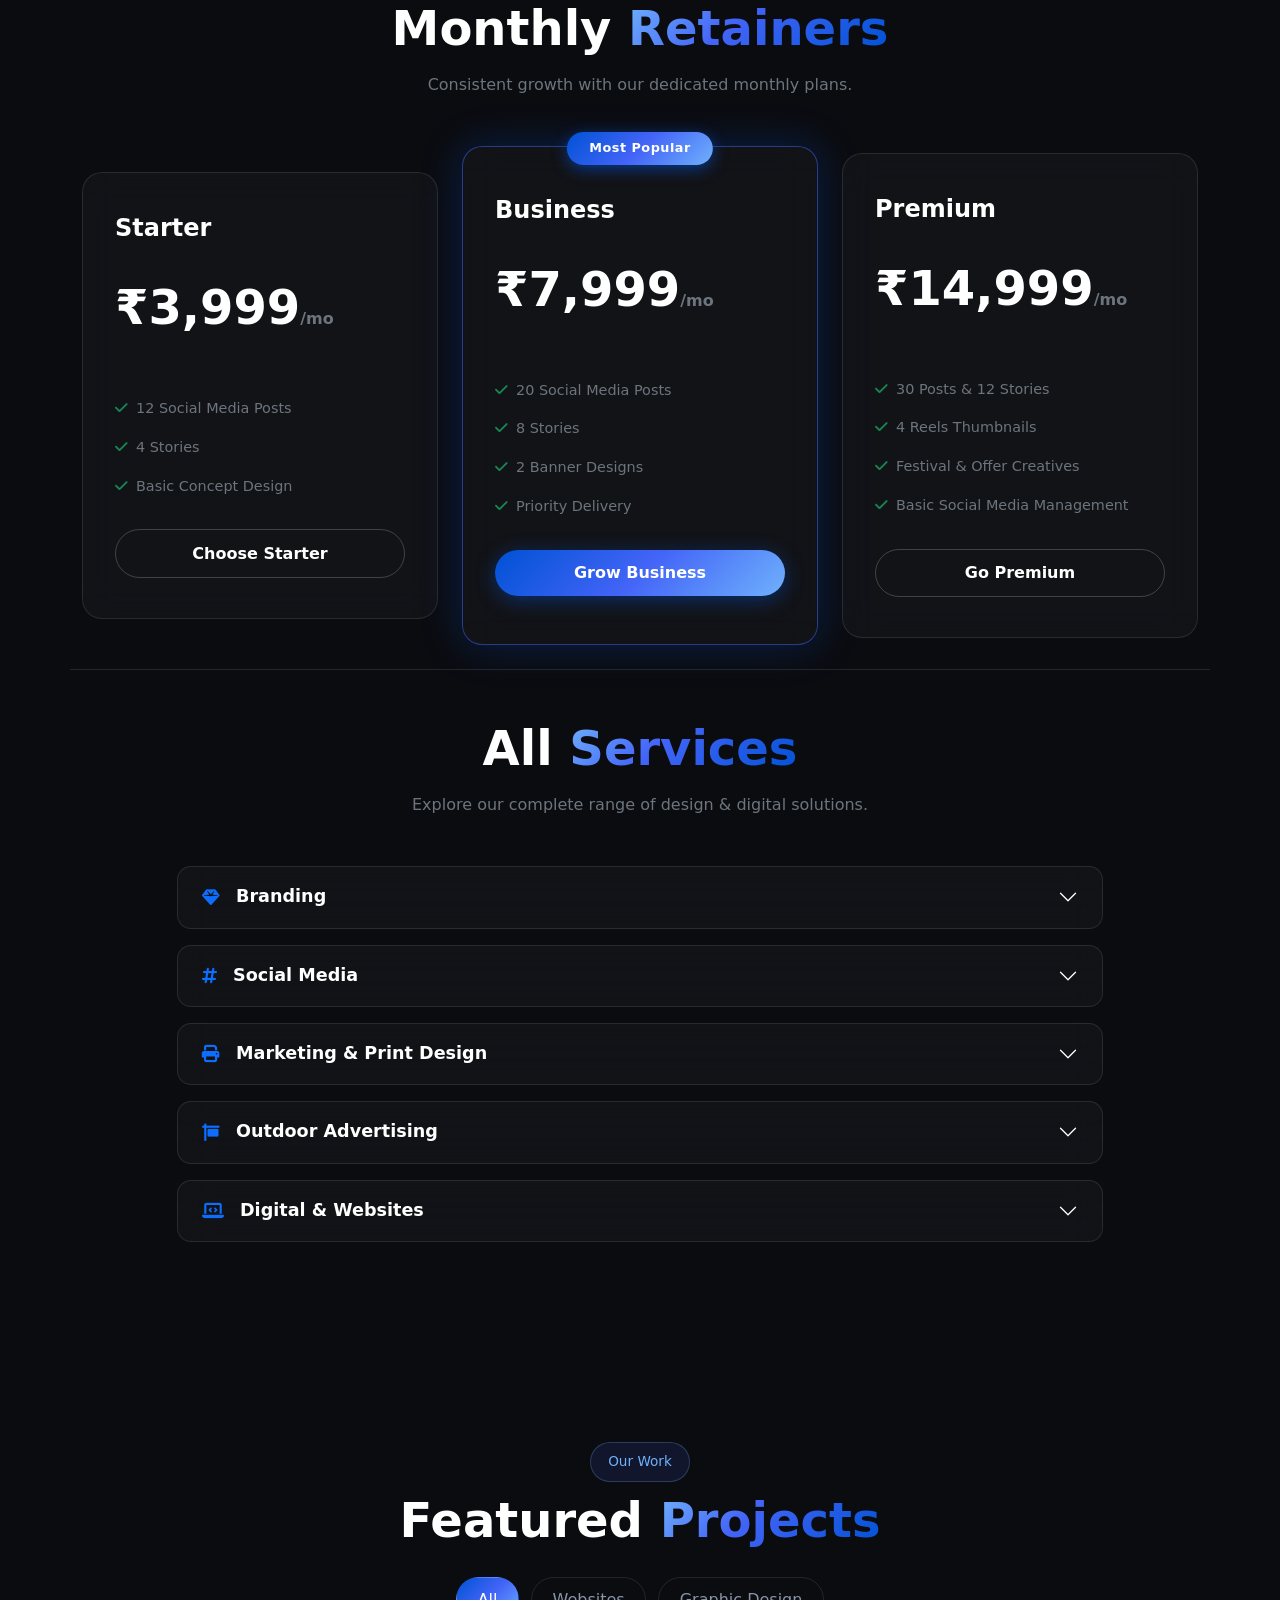
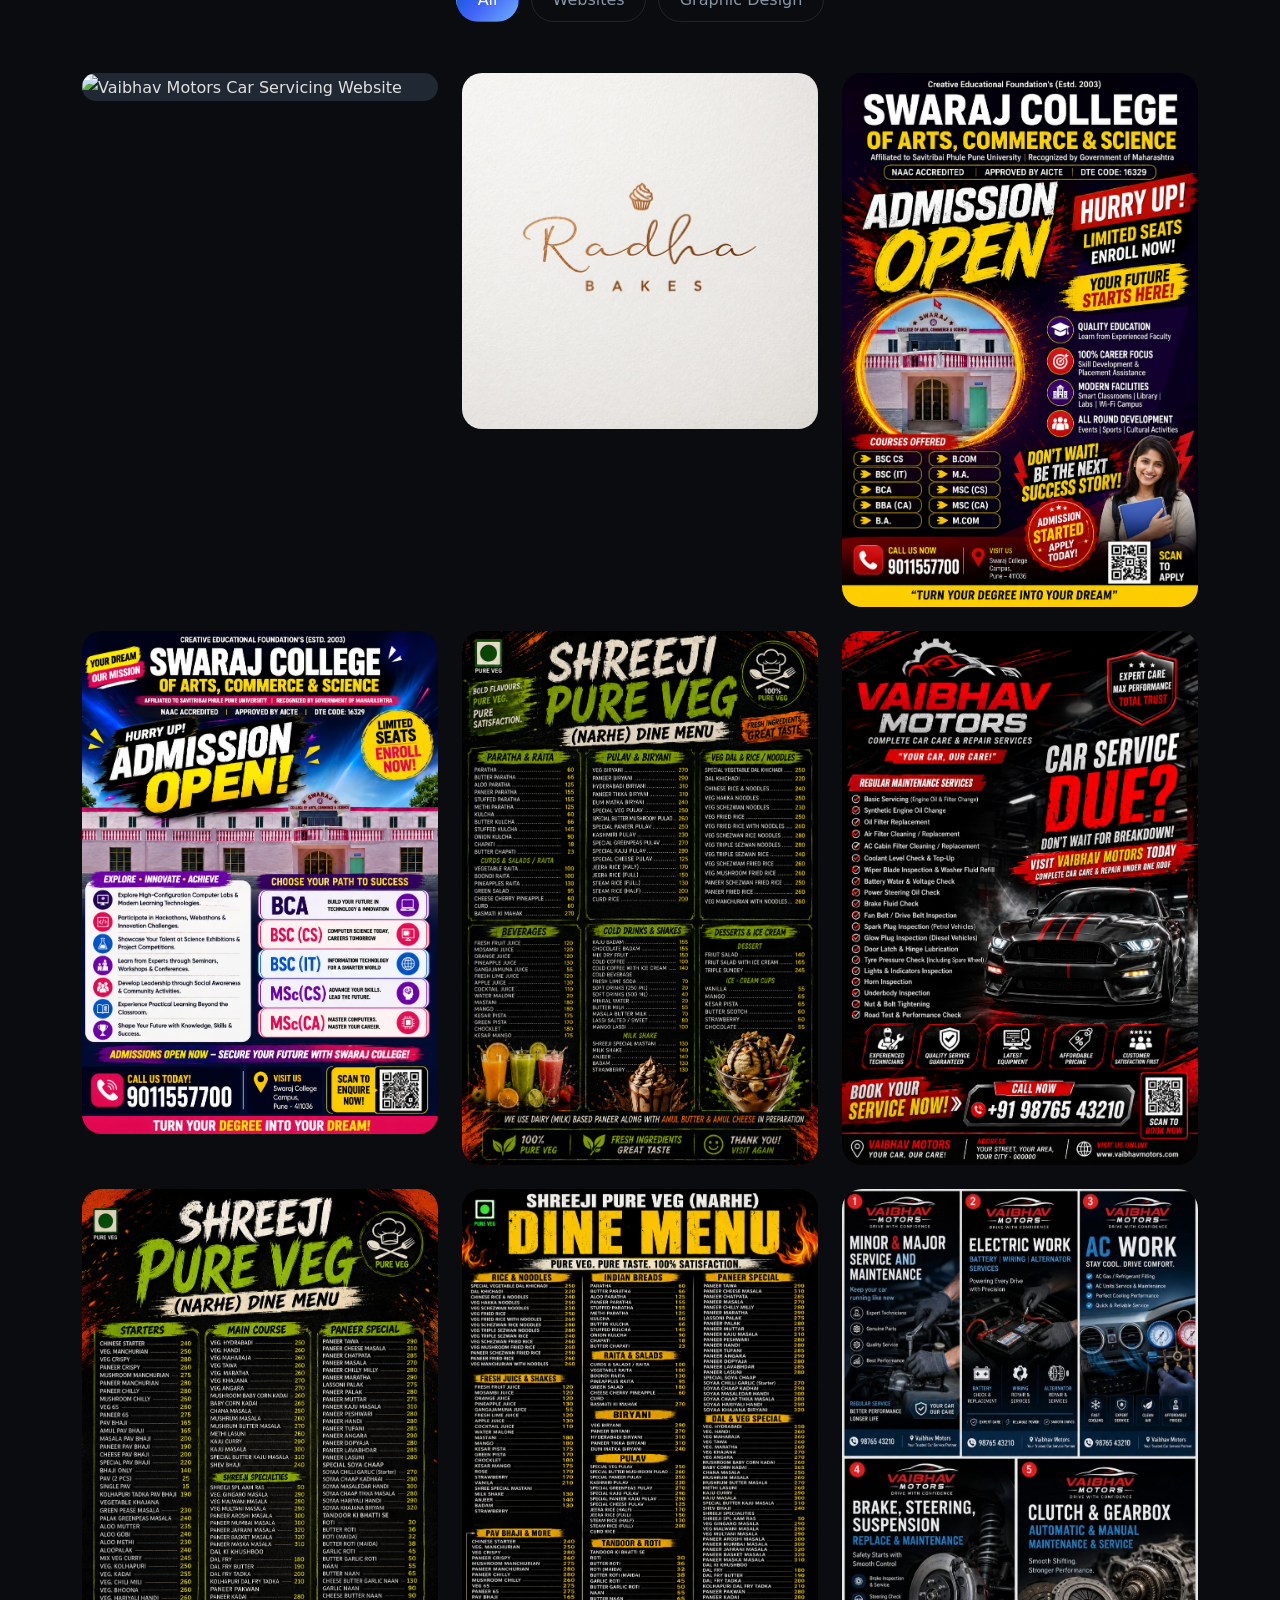
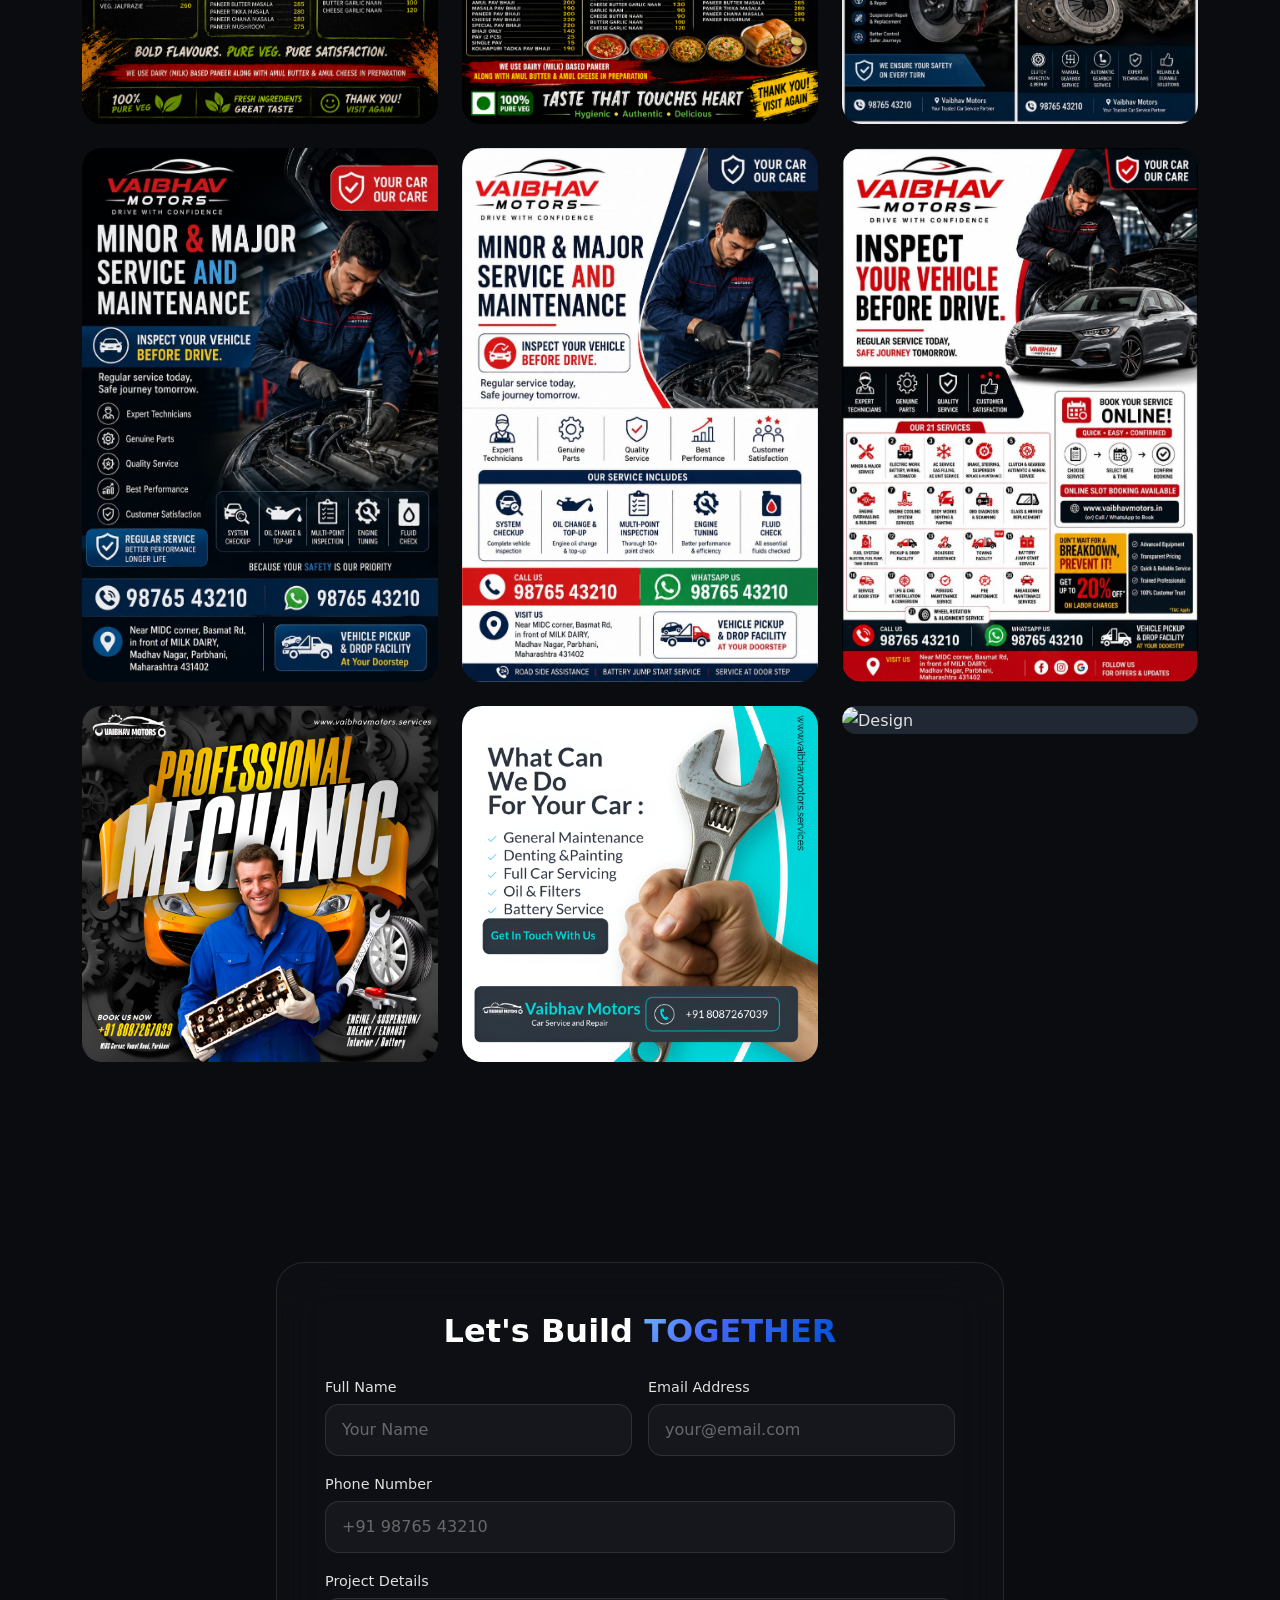
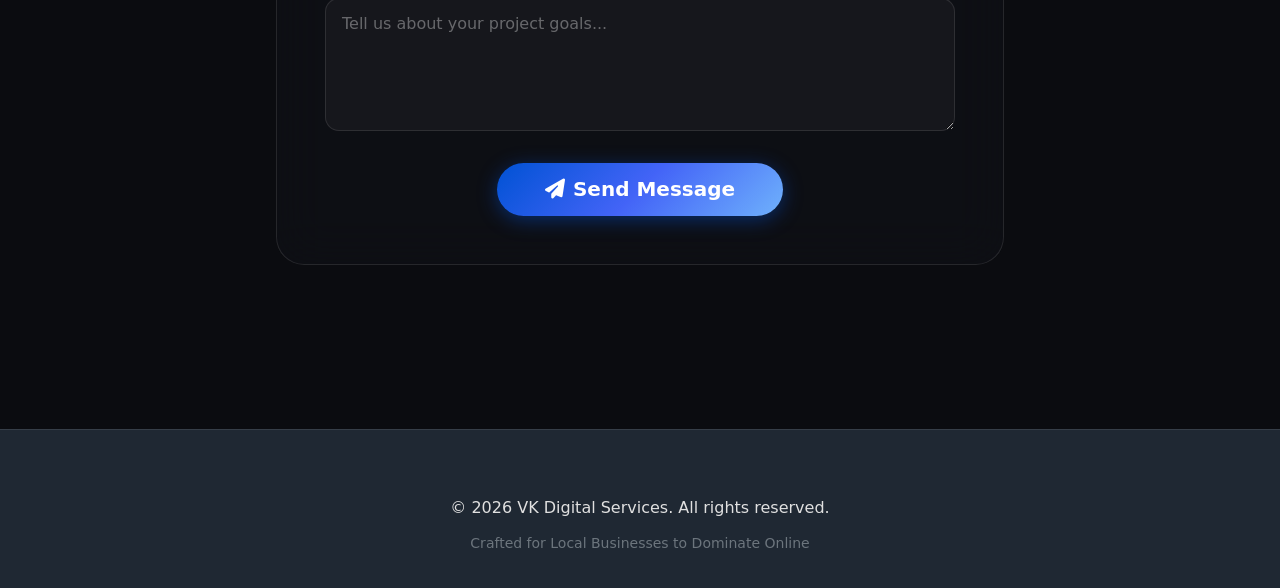
==== commit fee1e2f2: "Update index.html" ====
--- a/index.html
+++ b/index.html
@@ -249,7 +249,7 @@
 
             <!-- ===== A-la-carte Accordion ===== -->
             <div class="text-center mb-5 mt-5" data-reveal>
-                <h2 class="section-title">All<span class="gradient-text">Services</span></h2>
+                <h2 class="section-title">All <span class="gradient-text">Services</span></h2>
                 <p class="text-secondary">Explore our complete range of design &amp; digital solutions.</p>
             </div>
 
